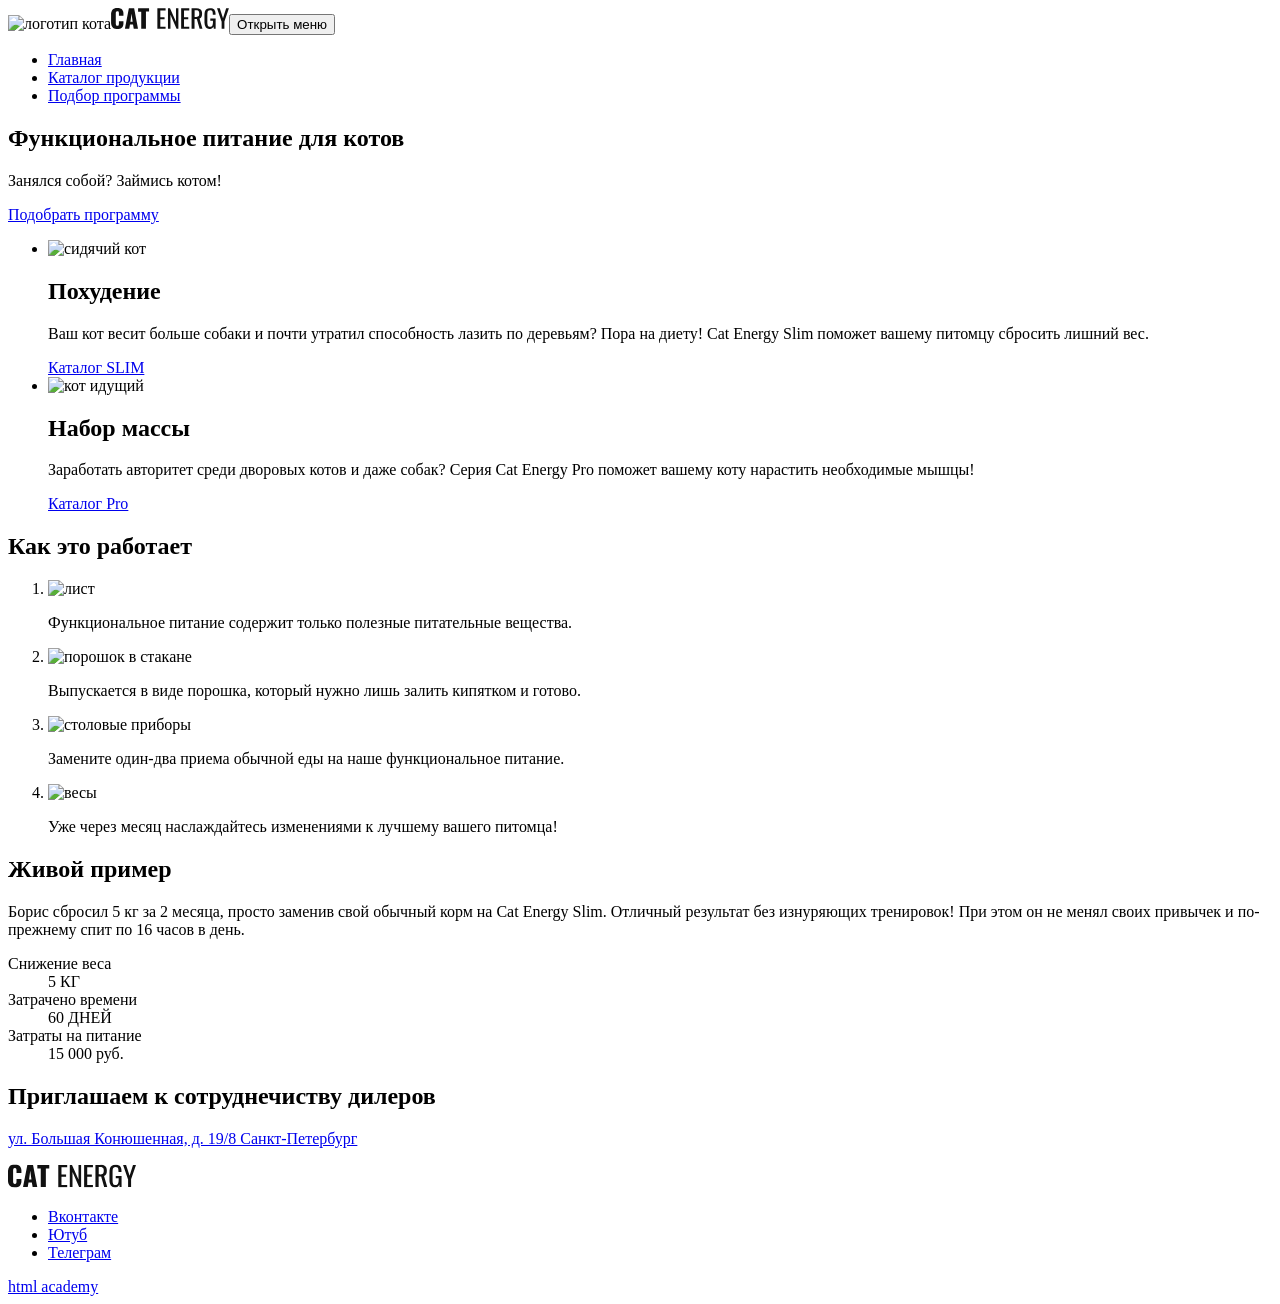
==== 2/index.html @ d031f691 "Deploying to gh-pages from @ htmlacademy-adaptive/2531813-cat-energy-2@9bd3ae36651a48c60485e900a9638" ====
<!DOCTYPE html><html class="page" lang="ru"><head><meta charset="UTF-8"><title>Cat energy</title><meta name="viewport" content="width=device-width,initial-scale=1"><link rel="stylesheet" href="styles/styles.css"><script src="scripts/index.js" defer="defer"></script></head><body class="page"><header class="main-header"><nav class="navigation"><a class="main-header__logo"><picture><source media="(min-width:786px)" width="60" height="50" type="image/svg+xml" srcset="/source/images/logo-tablet.svg" alt="логотип кота"><source media="(min-width:1200px)" width="70" height="69" type="image/svg+xml" srcset="/source/images/logo-desktop.svg" alt="логотип кота"><img class="main-header__logo-image" src="/source/images/logo-mobile.svg" width="33" height="38" alt="логотип кота"></picture></a><a class="main-header__logo-text"><picture><source media="(min-width:1200px)" width="118" height="21" type="image/svg+xml" srcset="/source/images/cat_energy_text.svg" alt="текст кот энергия"><img class="main-header__logo-text" src="/source/images/cat_energy_text.svg" width="101" height="18" alt="текст кот энергия"></picture></a><button class="open-menu" type="button"><span class="visually-hidden">Открыть меню</span></button><ul class="navigation-list"><li class="navigation-item navigation-item--current"><a href="#">Главная</a></li><li class="navigation-item navigation-item--current"><a href="#">Каталог продукции</a></li><li class="navigation-item navigation-item--current"><a href="#">Подбор программы</a></li></ul><h1>Функциональное питание для котов</h1><p>Занялся собой? Займись котом!</p><a href="#" class="select-program">Подобрать программу</a></nav></header><main class="main-container"><section class="product-program"><ul><li><picture><source media="(min-width:1200px)" type="image/svg+xml" srcset="/source/images/cat-sitting.svg" width="100" height="106" alt="сидячий кот"><source media="(min-width:786px)" type="image/svg+xml" srcset="/source/images/cat-sitting.svg" width="200" height="211" alt="сидячий кот"><img src="/source/images/cat-sitting.svg" width="50" height="53" alt="сидячий кот"></picture><h2 class="visually-hidden">Похудение</h2><p class="product-program-text">Ваш кот весит больше собаки и почти утратил способность лазить по деревьям? Пора на диету! Cat Energy Slim поможет вашему питомцу сбросить лишний вес.</p><a href="#" class="product-program-link">Каталог SLIM</a></li><li><picture><source media="(min-width:1200px)" type="image/svg+xml" srcset="/source/images/cat-coming.svg" width="134" height="100" alt="кот идущий"><source media="(min-width:786px)" type="image/svg+xml" srcset="/source/images/cat-coming.svg" width="268" height="200" alt="кот идущий"><img src="/source/images/cat-coming.svg" width="67" height="50" alt="кот идущий"></picture><h2 class="visually-hidden">Набор массы</h2><p class="product-program-text">Заработать авторитет среди дворовых котов и даже собак? Серия Cat Energy Pro поможет вашему коту нарастить необходимые мышцы!</p><a href="#" class="product-program-link">Каталог Pro</a></li></ul></section><section class="how-it-works"><div class="how-it-works__wrapper"><h2 class="visually-hidden">Как это работает</h2><ol class="how-it-works__steps"><li class="how-it-works__element"><picture><source media="(min-width:1200px)" type="image/svg+xml" width="80" height="80" alt="лист" srcset="/source/images/sheet.svg"><source media="(min-width:786px)" type="image/svg+xml" width="80" height="80" alt="лист" srcset="/source/images/sheet.svg"><img src="/source/images/sheet.svg" width="60" height="60" alt="лист"></picture><p class="how-it-works__description">Функциональное питание содержит только полезные питательные вещества.</p></li><li class="how-it-works__element"><picture><source media="(min-width:1200px)" type="image/svg+xml" width="80" height="80" alt="порошок в стакане" srcset="/source/images/powder.svg"><source media="(min-width:786px)" type="image/svg+xml" width="80" height="80" alt="порошок в стакане " srcset="/source/images/powder.svg"><img src="/source/images/powder.svg" width="60" height="60" alt="порошок в стакане"></picture><p class="how-it-works__description">Выпускается в виде порошка, который нужно лишь залить кипятком и готово.</p></li><li class="how-it-works__element"><picture><source media="(min-width:1200px)" type="image/svg+xml" width="80" height="80" alt="столовые приборы" srcset="/source/images/cutlery.svg"><source media="(min-width:786px)" type="image/svg+xml" width="80" height="80" alt="столовые приборы" srcset="/source/images/cutlery.svg"><img src="/source/images/cutlery.svg" width="60" height="60" alt="столовые приборы"></picture><p class="how-it-works__description" type="image/svg+xml">Замените один-два приема обычной еды на наше функциональное питание.</p></li><li class="how-it-works__element"><picture><source media="(min-width:1200px)" type="image/svg+xml" width="80" height="80" alt="весы" srcset="/source/images/scales.svg"><source media="(min-width:786px)" type="image/svg+xml" width="80" height="80" alt="весы" srcset="/source/images/scales.svg"><img src="/source/images/scales.svg" width="60" height="60" alt="весы"></picture><p class="how-it-works__description">Уже через месяц наслаждайтесь изменениями к лучшему вашего питомца!</p></li></ol></div></section><section class="example-case"><div class="example-case__wrapper"><h2 class="visually-hidden">Живой пример</h2><p class="example-case__description">Борис сбросил 5 кг за 2 месяца, просто заменив свой обычный корм на Cat Energy Slim. Отличный результат без изнуряющих тренировок! При этом он не менял своих привычек и по-прежнему спит по 16 часов в день.</p><dl class="example-case__stats"><dt class="example-case__stat-label">Снижение веса</dt><dd class="example-case__stat-value">5 КГ</dd><dt class="example-case__stat-label">Затрачено времени</dt><dd class="example-case__stat-value">60 ДНЕЙ</dd><dt class="example-case__stat-label">Затраты на питание</dt><dd class="example-case__cost">15 000 руб.</dd></dl></div></section><section class="invitation"><div class="invitation__wrapper"><h2 class="invitation__title">Приглашаем к сотруднечиству дилеров</h2><p class="invitation__address"><a href="#" class="invitation__address-link">ул. Большая Конюшенная, д. 19/8 Санкт-Петербург</a></p></div></section></main><footer class="main-footer"><div class="main-footer__wrapper"><div class="main-footer__contact"><a><img class="contacts-icon" src="/source/images/cat_energy_text.svg" width="128" height="24" alt="кот енергия"></a></div><div class="main-footer__social"><ul class="social-list"><li class="social-item"><a class="social-link social-link--vkonakte" href="https://vk.com/htmlacademy">Вконтакте</a></li><li class="social-item"><a class="social-link social-link--yotube" href="https://www.youtube.com/@HTMLAcademyTV">Ютуб</a></li><li class="social-item"><a class="social-link social-link--telegram" href="https://t.me/htmlacademy">Телеграм</a></li></ul></div><div class="main-footer__copyright copyright"><a class="copyright__link" href="https://htmlacademy.ru/study">html academy</a></div></div></footer></body></html>
---- 2/styles/styles.css ----
.header{color:#fff;background-color:#639;padding:10px 15px}
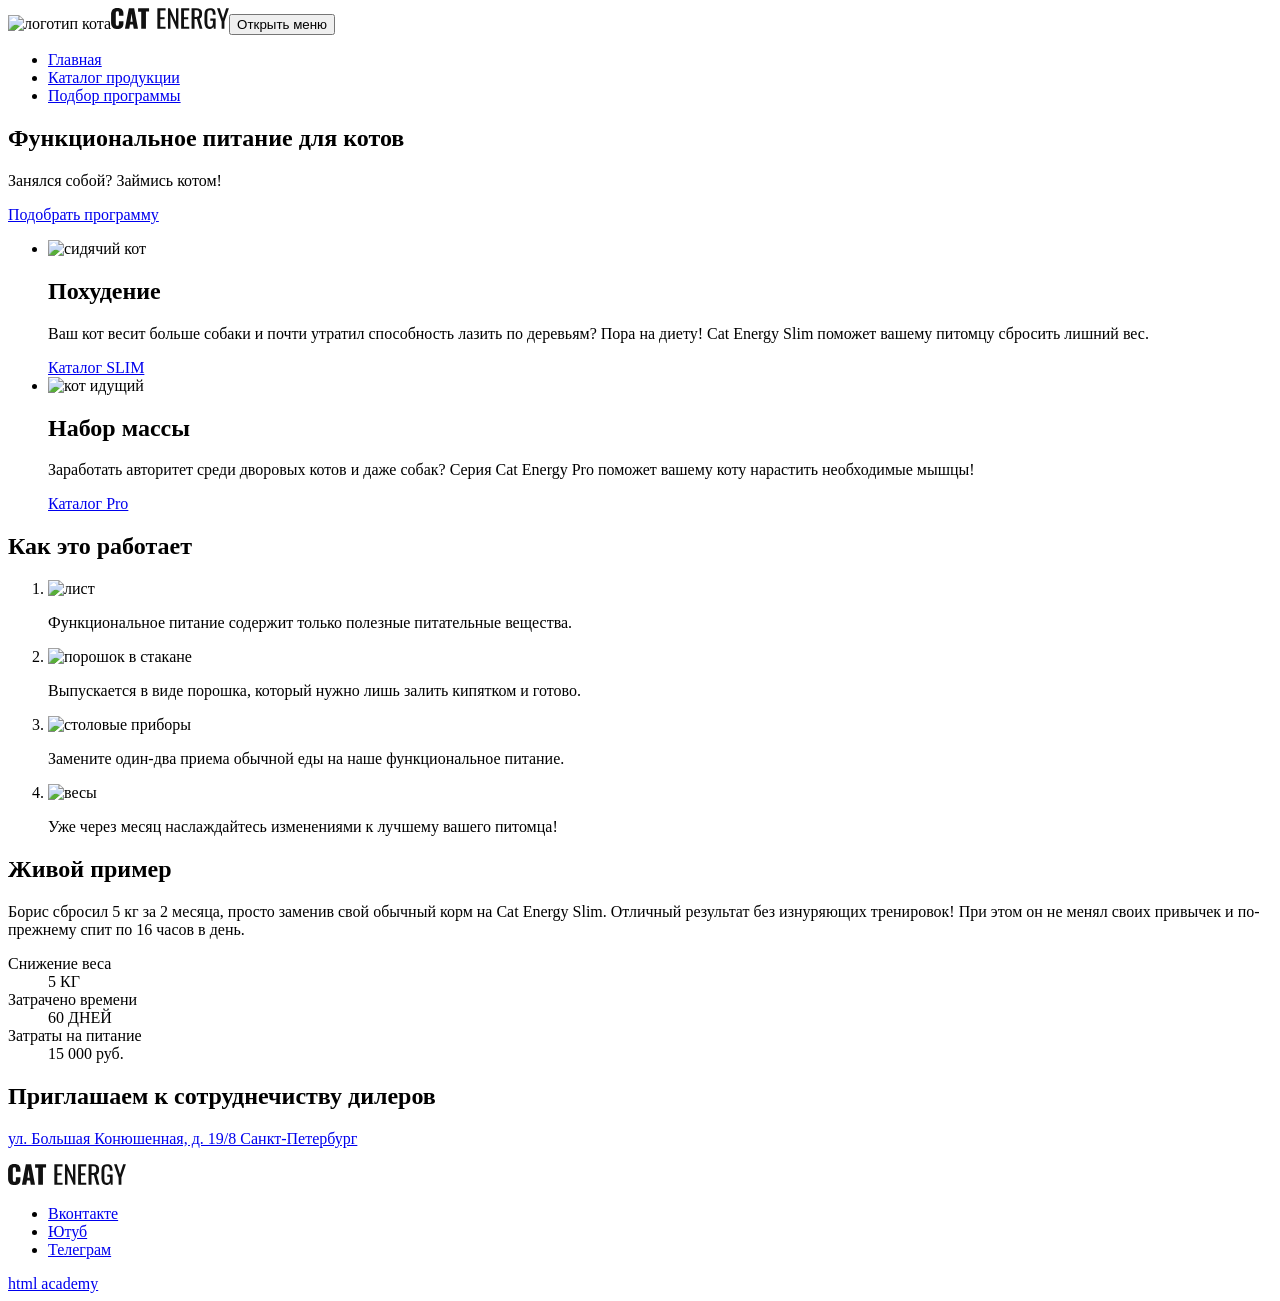
==== commit 35961cfe: "Deploying to gh-pages from @ htmlacademy-adaptive/2531813-cat-energy-2@9bd3ae36651a48c60485e900a9638" ====
--- a/2/index.html
+++ b/2/index.html
@@ -1 +1 @@
-<!DOCTYPE html><html class="page" lang="ru"><head><meta charset="UTF-8"><title>Cat energy</title><meta name="viewport" content="width=device-width,initial-scale=1"><link rel="stylesheet" href="styles/styles.css"><script src="scripts/index.js" defer="defer"></script></head><body class="page"><header class="main-header"><nav class="navigation"><a class="main-header__logo"><picture><source media="(min-width:786px)" width="60" height="50" type="image/svg+xml" srcset="/source/images/logo-tablet.svg" alt="логотип кота"><source media="(min-width:1200px)" width="70" height="69" type="image/svg+xml" srcset="/source/images/logo-desktop.svg" alt="логотип кота"><img class="main-header__logo-image" src="/source/images/logo-mobile.svg" width="33" height="38" alt="логотип кота"></picture></a><a class="main-header__logo-text"><picture><source media="(min-width:1200px)" width="118" height="21" type="image/svg+xml" srcset="/source/images/cat_energy_text.svg" alt="текст кот энергия"><img class="main-header__logo-text" src="/source/images/cat_energy_text.svg" width="101" height="18" alt="текст кот энергия"></picture></a><button class="open-menu" type="button"><span class="visually-hidden">Открыть меню</span></button><ul class="navigation-list"><li class="navigation-item navigation-item--current"><a href="#">Главная</a></li><li class="navigation-item navigation-item--current"><a href="#">Каталог продукции</a></li><li class="navigation-item navigation-item--current"><a href="#">Подбор программы</a></li></ul><h1>Функциональное питание для котов</h1><p>Занялся собой? Займись котом!</p><a href="#" class="select-program">Подобрать программу</a></nav></header><main class="main-container"><section class="product-program"><ul><li><picture><source media="(min-width:1200px)" type="image/svg+xml" srcset="/source/images/cat-sitting.svg" width="100" height="106" alt="сидячий кот"><source media="(min-width:786px)" type="image/svg+xml" srcset="/source/images/cat-sitting.svg" width="200" height="211" alt="сидячий кот"><img src="/source/images/cat-sitting.svg" width="50" height="53" alt="сидячий кот"></picture><h2 class="visually-hidden">Похудение</h2><p class="product-program-text">Ваш кот весит больше собаки и почти утратил способность лазить по деревьям? Пора на диету! Cat Energy Slim поможет вашему питомцу сбросить лишний вес.</p><a href="#" class="product-program-link">Каталог SLIM</a></li><li><picture><source media="(min-width:1200px)" type="image/svg+xml" srcset="/source/images/cat-coming.svg" width="134" height="100" alt="кот идущий"><source media="(min-width:786px)" type="image/svg+xml" srcset="/source/images/cat-coming.svg" width="268" height="200" alt="кот идущий"><img src="/source/images/cat-coming.svg" width="67" height="50" alt="кот идущий"></picture><h2 class="visually-hidden">Набор массы</h2><p class="product-program-text">Заработать авторитет среди дворовых котов и даже собак? Серия Cat Energy Pro поможет вашему коту нарастить необходимые мышцы!</p><a href="#" class="product-program-link">Каталог Pro</a></li></ul></section><section class="how-it-works"><div class="how-it-works__wrapper"><h2 class="visually-hidden">Как это работает</h2><ol class="how-it-works__steps"><li class="how-it-works__element"><picture><source media="(min-width:1200px)" type="image/svg+xml" width="80" height="80" alt="лист" srcset="/source/images/sheet.svg"><source media="(min-width:786px)" type="image/svg+xml" width="80" height="80" alt="лист" srcset="/source/images/sheet.svg"><img src="/source/images/sheet.svg" width="60" height="60" alt="лист"></picture><p class="how-it-works__description">Функциональное питание содержит только полезные питательные вещества.</p></li><li class="how-it-works__element"><picture><source media="(min-width:1200px)" type="image/svg+xml" width="80" height="80" alt="порошок в стакане" srcset="/source/images/powder.svg"><source media="(min-width:786px)" type="image/svg+xml" width="80" height="80" alt="порошок в стакане " srcset="/source/images/powder.svg"><img src="/source/images/powder.svg" width="60" height="60" alt="порошок в стакане"></picture><p class="how-it-works__description">Выпускается в виде порошка, который нужно лишь залить кипятком и готово.</p></li><li class="how-it-works__element"><picture><source media="(min-width:1200px)" type="image/svg+xml" width="80" height="80" alt="столовые приборы" srcset="/source/images/cutlery.svg"><source media="(min-width:786px)" type="image/svg+xml" width="80" height="80" alt="столовые приборы" srcset="/source/images/cutlery.svg"><img src="/source/images/cutlery.svg" width="60" height="60" alt="столовые приборы"></picture><p class="how-it-works__description" type="image/svg+xml">Замените один-два приема обычной еды на наше функциональное питание.</p></li><li class="how-it-works__element"><picture><source media="(min-width:1200px)" type="image/svg+xml" width="80" height="80" alt="весы" srcset="/source/images/scales.svg"><source media="(min-width:786px)" type="image/svg+xml" width="80" height="80" alt="весы" srcset="/source/images/scales.svg"><img src="/source/images/scales.svg" width="60" height="60" alt="весы"></picture><p class="how-it-works__description">Уже через месяц наслаждайтесь изменениями к лучшему вашего питомца!</p></li></ol></div></section><section class="example-case"><div class="example-case__wrapper"><h2 class="visually-hidden">Живой пример</h2><p class="example-case__description">Борис сбросил 5 кг за 2 месяца, просто заменив свой обычный корм на Cat Energy Slim. Отличный результат без изнуряющих тренировок! При этом он не менял своих привычек и по-прежнему спит по 16 часов в день.</p><dl class="example-case__stats"><dt class="example-case__stat-label">Снижение веса</dt><dd class="example-case__stat-value">5 КГ</dd><dt class="example-case__stat-label">Затрачено времени</dt><dd class="example-case__stat-value">60 ДНЕЙ</dd><dt class="example-case__stat-label">Затраты на питание</dt><dd class="example-case__cost">15 000 руб.</dd></dl></div></section><section class="invitation"><div class="invitation__wrapper"><h2 class="invitation__title">Приглашаем к сотруднечиству дилеров</h2><p class="invitation__address"><a href="#" class="invitation__address-link">ул. Большая Конюшенная, д. 19/8 Санкт-Петербург</a></p></div></section></main><footer class="main-footer"><div class="main-footer__wrapper"><div class="main-footer__contact"><a><img class="contacts-icon" src="/source/images/cat_energy_text.svg" width="128" height="24" alt="кот енергия"></a></div><div class="main-footer__social"><ul class="social-list"><li class="social-item"><a class="social-link social-link--vkonakte" href="https://vk.com/htmlacademy">Вконтакте</a></li><li class="social-item"><a class="social-link social-link--yotube" href="https://www.youtube.com/@HTMLAcademyTV">Ютуб</a></li><li class="social-item"><a class="social-link social-link--telegram" href="https://t.me/htmlacademy">Телеграм</a></li></ul></div><div class="main-footer__copyright copyright"><a class="copyright__link" href="https://htmlacademy.ru/study">html academy</a></div></div></footer></body></html>+<!DOCTYPE html><html class="page" lang="ru"><head><meta charset="UTF-8"><title>Cat energy</title><meta name="viewport" content="width=device-width,initial-scale=1"><link rel="stylesheet" href="styles/styles.css"><link rel="icon" href="favicon.ico"><link rel="icon" href="favicons/icon.svg" type="image/svg+xml"><link rel="icon" href="favicon.ico"><link rel="manifest" href="manifest.webmanifest"><script src="scripts/index.js" defer="defer"></script></head><body class="page"><header class="main-header"><nav class="navigation"><a class="main-header__logo"><picture><source media="(min-width:786px)" width="60" height="50" type="image/svg+xml" srcset="/source/images/logo-tablet.svg" alt="логотип кота"><source media="(min-width:1200px)" width="70" height="69" type="image/svg+xml" srcset="/source/images/logo-desktop.svg" alt="логотип кота"><img class="main-header__logo-image" src="/source/images/logo-mobile.svg" width="33" height="38" alt="логотип кота"></picture></a><a class="main-header__logo-text"><picture><source media="(min-width:1200px)" width="118" height="21" type="image/svg+xml" srcset="/source/images/cat_energy_text.svg" alt="текст кот энергия"><img class="main-header__logo-text" src="/source/images/cat_energy_text.svg" width="101" height="18" alt="текст кот энергия"></picture></a><button class="open-menu" type="button"><span class="visually-hidden">Открыть меню</span></button><ul class="navigation-list"><li class="navigation-item navigation-item--current"><a href="#">Главная</a></li><li class="navigation-item navigation-item--current"><a href="#">Каталог продукции</a></li><li class="navigation-item navigation-item--current"><a href="#">Подбор программы</a></li></ul><h1>Функциональное питание для котов</h1><p>Занялся собой? Займись котом!</p><a href="#" class="select-program">Подобрать программу</a></nav></header><main class="main-container"><section class="product-program"><ul><li><picture><source media="(min-width:1200px)" type="image/svg+xml" srcset="/source/images/cat-sitting.svg" width="100" height="106" alt="сидячий кот"><source media="(min-width:786px)" type="image/svg+xml" srcset="/source/images/cat-sitting.svg" width="200" height="211" alt="сидячий кот"><img src="/source/images/cat-sitting.svg" width="50" height="53" alt="сидячий кот"></picture><h2 class="visually-hidden">Похудение</h2><p class="product-program-text">Ваш кот весит больше собаки и почти утратил способность лазить по деревьям? Пора на диету! Cat Energy Slim поможет вашему питомцу сбросить лишний вес.</p><a href="#" class="product-program-link">Каталог SLIM</a></li><li><picture><source media="(min-width:1200px)" type="image/svg+xml" srcset="/source/images/cat-coming.svg" width="134" height="100" alt="кот идущий"><source media="(min-width:786px)" type="image/svg+xml" srcset="/source/images/cat-coming.svg" width="268" height="200" alt="кот идущий"><img src="/source/images/cat-coming.svg" width="67" height="50" alt="кот идущий"></picture><h2 class="visually-hidden">Набор массы</h2><p class="product-program-text">Заработать авторитет среди дворовых котов и даже собак? Серия Cat Energy Pro поможет вашему коту нарастить необходимые мышцы!</p><a href="#" class="product-program-link">Каталог Pro</a></li></ul></section><section class="how-it-works"><div class="how-it-works__wrapper"><h2 class="visually-hidden">Как это работает</h2><ol class="how-it-works__steps"><li class="how-it-works__element"><picture><source media="(min-width:1200px)" type="image/svg+xml" width="80" height="80" alt="лист" srcset="/source/images/sheet.svg"><source media="(min-width:786px)" type="image/svg+xml" width="80" height="80" alt="лист" srcset="/source/images/sheet.svg"><img src="/source/images/sheet.svg" width="60" height="60" alt="лист"></picture><p class="how-it-works__description">Функциональное питание содержит только полезные питательные вещества.</p></li><li class="how-it-works__element"><picture><source media="(min-width:1200px)" type="image/svg+xml" width="80" height="80" alt="порошок в стакане" srcset="/source/images/powder.svg"><source media="(min-width:786px)" type="image/svg+xml" width="80" height="80" alt="порошок в стакане " srcset="/source/images/powder.svg"><img src="/source/images/powder.svg" width="60" height="60" alt="порошок в стакане"></picture><p class="how-it-works__description">Выпускается в виде порошка, который нужно лишь залить кипятком и готово.</p></li><li class="how-it-works__element"><picture><source media="(min-width:1200px)" type="image/svg+xml" width="80" height="80" alt="столовые приборы" srcset="/source/images/cutlery.svg"><source media="(min-width:786px)" type="image/svg+xml" width="80" height="80" alt="столовые приборы" srcset="/source/images/cutlery.svg"><img src="/source/images/cutlery.svg" width="60" height="60" alt="столовые приборы"></picture><p class="how-it-works__description" type="image/svg+xml">Замените один-два приема обычной еды на наше функциональное питание.</p></li><li class="how-it-works__element"><picture><source media="(min-width:1200px)" type="image/svg+xml" width="80" height="80" alt="весы" srcset="/source/images/scales.svg"><source media="(min-width:786px)" type="image/svg+xml" width="80" height="80" alt="весы" srcset="/source/images/scales.svg"><img src="/source/images/scales.svg" width="60" height="60" alt="весы"></picture><p class="how-it-works__description">Уже через месяц наслаждайтесь изменениями к лучшему вашего питомца!</p></li></ol></div></section><section class="example-case"><div class="example-case__wrapper"><h2 class="visually-hidden">Живой пример</h2><p class="example-case__description">Борис сбросил 5 кг за 2 месяца, просто заменив свой обычный корм на Cat Energy Slim. Отличный результат без изнуряющих тренировок! При этом он не менял своих привычек и по-прежнему спит по 16 часов в день.</p><dl class="example-case__stats"><dt class="example-case__stat-label">Снижение веса</dt><dd class="example-case__stat-value">5 КГ</dd><dt class="example-case__stat-label">Затрачено времени</dt><dd class="example-case__stat-value">60 ДНЕЙ</dd><dt class="example-case__stat-label">Затраты на питание</dt><dd class="example-case__cost">15 000 руб.</dd></dl></div></section><section class="invitation"><div class="invitation__wrapper"><h2 class="invitation__title">Приглашаем к сотруднечиству дилеров</h2><p class="invitation__address"><a href="#" class="invitation__address-link">ул. Большая Конюшенная, д. 19/8 Санкт-Петербург</a></p></div></section></main><footer class="main-footer"><div class="main-footer__wrapper"><div class="main-footer__contact"><a><picture><source media="(min-width:1200px)" width="118" height="21" type="image/svg+xml" srcset="/source/images/cat_energy_text.svg" alt="текст кот энергия"><img class="main-header__logo-text" src="/source/images/cat_energy_text.svg" width="101" height="18" alt="текст кот энергия"></picture></a></div><div class="main-footer__social"><ul class="social-list"><li class="social-item"><a class="social-link social-link--vkonakte" href="https://vk.com/htmlacademy">Вконтакте</a></li><li class="social-item"><a class="social-link social-link--yotube" href="https://www.youtube.com/@HTMLAcademyTV">Ютуб</a></li><li class="social-item"><a class="social-link social-link--telegram" href="https://t.me/htmlacademy">Телеграм</a></li></ul></div><div class="main-footer__copyright copyright"><a class="copyright__link" href="https://htmlacademy.ru/study">html academy</a></div></div></footer></body></html>
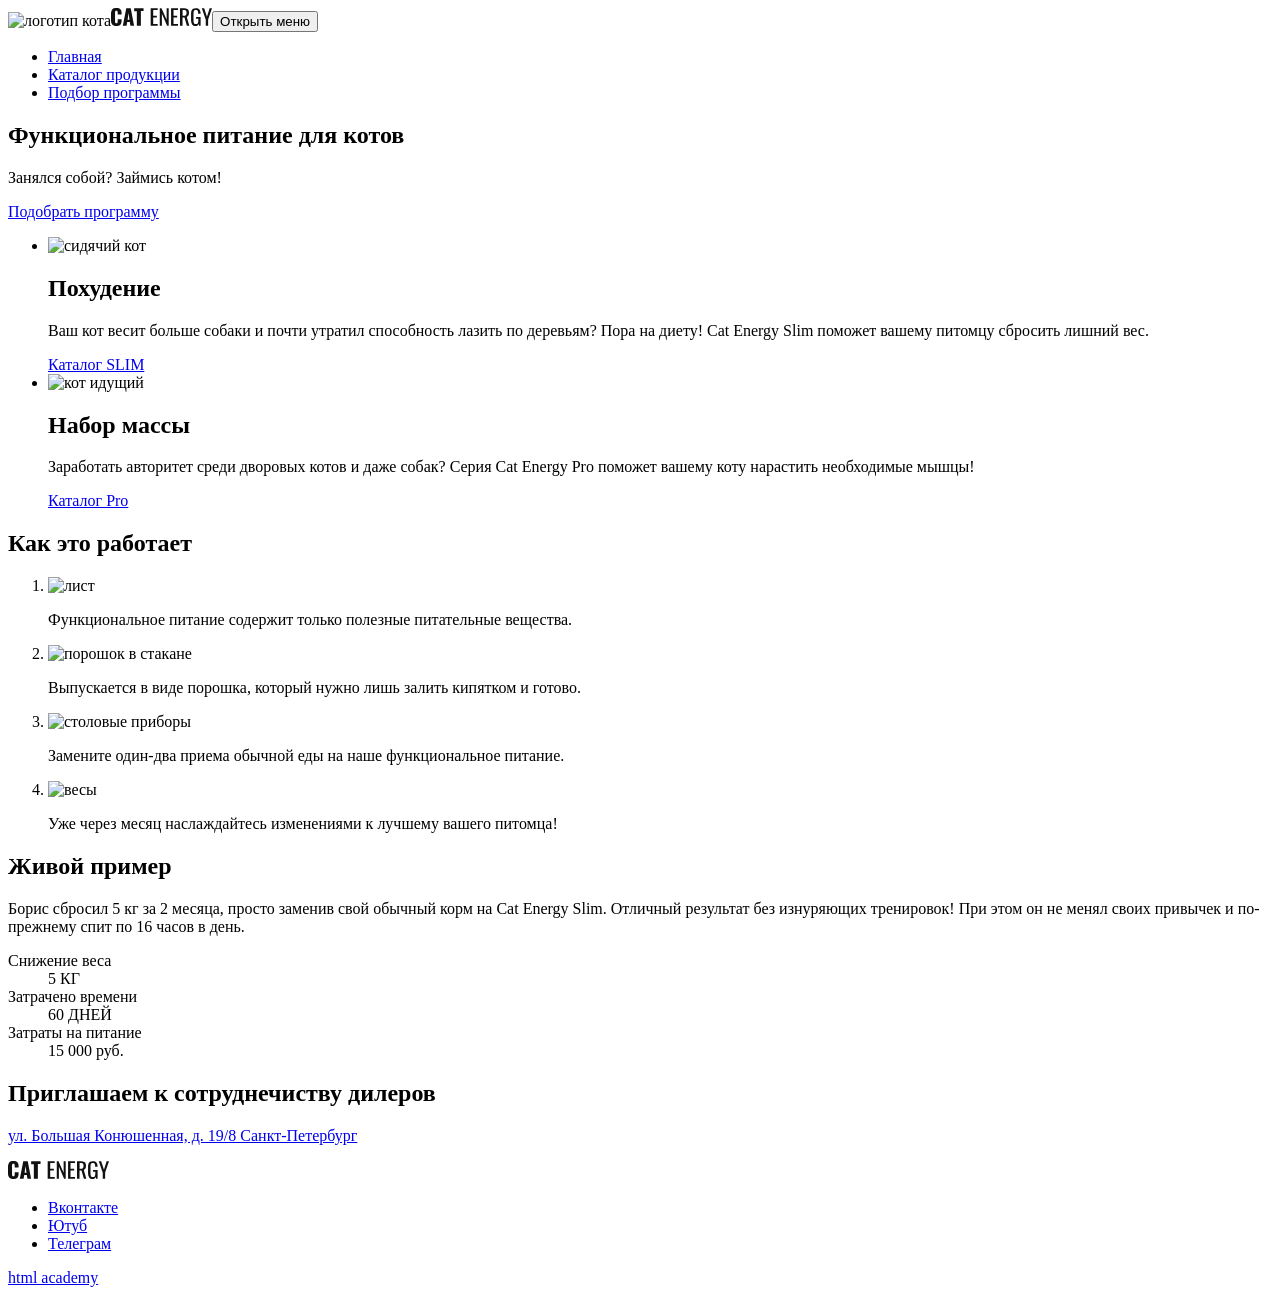
==== commit ec0498a1: "Deploying to gh-pages from @ htmlacademy-adaptive/2531813-cat-energy-2@9bd3ae36651a48c60485e900a9638" ====
--- a/2/index.html
+++ b/2/index.html
@@ -1 +1 @@
-<!DOCTYPE html><html class="page" lang="ru"><head><meta charset="UTF-8"><title>Cat energy</title><meta name="viewport" content="width=device-width,initial-scale=1"><link rel="stylesheet" href="styles/styles.css"><link rel="icon" href="favicon.ico"><link rel="icon" href="favicons/icon.svg" type="image/svg+xml"><link rel="icon" href="favicon.ico"><link rel="manifest" href="manifest.webmanifest"><script src="scripts/index.js" defer="defer"></script></head><body class="page"><header class="main-header"><nav class="navigation"><a class="main-header__logo"><picture><source media="(min-width:786px)" width="60" height="50" type="image/svg+xml" srcset="/source/images/logo-tablet.svg" alt="логотип кота"><source media="(min-width:1200px)" width="70" height="69" type="image/svg+xml" srcset="/source/images/logo-desktop.svg" alt="логотип кота"><img class="main-header__logo-image" src="/source/images/logo-mobile.svg" width="33" height="38" alt="логотип кота"></picture></a><a class="main-header__logo-text"><picture><source media="(min-width:1200px)" width="118" height="21" type="image/svg+xml" srcset="/source/images/cat_energy_text.svg" alt="текст кот энергия"><img class="main-header__logo-text" src="/source/images/cat_energy_text.svg" width="101" height="18" alt="текст кот энергия"></picture></a><button class="open-menu" type="button"><span class="visually-hidden">Открыть меню</span></button><ul class="navigation-list"><li class="navigation-item navigation-item--current"><a href="#">Главная</a></li><li class="navigation-item navigation-item--current"><a href="#">Каталог продукции</a></li><li class="navigation-item navigation-item--current"><a href="#">Подбор программы</a></li></ul><h1>Функциональное питание для котов</h1><p>Занялся собой? Займись котом!</p><a href="#" class="select-program">Подобрать программу</a></nav></header><main class="main-container"><section class="product-program"><ul><li><picture><source media="(min-width:1200px)" type="image/svg+xml" srcset="/source/images/cat-sitting.svg" width="100" height="106" alt="сидячий кот"><source media="(min-width:786px)" type="image/svg+xml" srcset="/source/images/cat-sitting.svg" width="200" height="211" alt="сидячий кот"><img src="/source/images/cat-sitting.svg" width="50" height="53" alt="сидячий кот"></picture><h2 class="visually-hidden">Похудение</h2><p class="product-program-text">Ваш кот весит больше собаки и почти утратил способность лазить по деревьям? Пора на диету! Cat Energy Slim поможет вашему питомцу сбросить лишний вес.</p><a href="#" class="product-program-link">Каталог SLIM</a></li><li><picture><source media="(min-width:1200px)" type="image/svg+xml" srcset="/source/images/cat-coming.svg" width="134" height="100" alt="кот идущий"><source media="(min-width:786px)" type="image/svg+xml" srcset="/source/images/cat-coming.svg" width="268" height="200" alt="кот идущий"><img src="/source/images/cat-coming.svg" width="67" height="50" alt="кот идущий"></picture><h2 class="visually-hidden">Набор массы</h2><p class="product-program-text">Заработать авторитет среди дворовых котов и даже собак? Серия Cat Energy Pro поможет вашему коту нарастить необходимые мышцы!</p><a href="#" class="product-program-link">Каталог Pro</a></li></ul></section><section class="how-it-works"><div class="how-it-works__wrapper"><h2 class="visually-hidden">Как это работает</h2><ol class="how-it-works__steps"><li class="how-it-works__element"><picture><source media="(min-width:1200px)" type="image/svg+xml" width="80" height="80" alt="лист" srcset="/source/images/sheet.svg"><source media="(min-width:786px)" type="image/svg+xml" width="80" height="80" alt="лист" srcset="/source/images/sheet.svg"><img src="/source/images/sheet.svg" width="60" height="60" alt="лист"></picture><p class="how-it-works__description">Функциональное питание содержит только полезные питательные вещества.</p></li><li class="how-it-works__element"><picture><source media="(min-width:1200px)" type="image/svg+xml" width="80" height="80" alt="порошок в стакане" srcset="/source/images/powder.svg"><source media="(min-width:786px)" type="image/svg+xml" width="80" height="80" alt="порошок в стакане " srcset="/source/images/powder.svg"><img src="/source/images/powder.svg" width="60" height="60" alt="порошок в стакане"></picture><p class="how-it-works__description">Выпускается в виде порошка, который нужно лишь залить кипятком и готово.</p></li><li class="how-it-works__element"><picture><source media="(min-width:1200px)" type="image/svg+xml" width="80" height="80" alt="столовые приборы" srcset="/source/images/cutlery.svg"><source media="(min-width:786px)" type="image/svg+xml" width="80" height="80" alt="столовые приборы" srcset="/source/images/cutlery.svg"><img src="/source/images/cutlery.svg" width="60" height="60" alt="столовые приборы"></picture><p class="how-it-works__description" type="image/svg+xml">Замените один-два приема обычной еды на наше функциональное питание.</p></li><li class="how-it-works__element"><picture><source media="(min-width:1200px)" type="image/svg+xml" width="80" height="80" alt="весы" srcset="/source/images/scales.svg"><source media="(min-width:786px)" type="image/svg+xml" width="80" height="80" alt="весы" srcset="/source/images/scales.svg"><img src="/source/images/scales.svg" width="60" height="60" alt="весы"></picture><p class="how-it-works__description">Уже через месяц наслаждайтесь изменениями к лучшему вашего питомца!</p></li></ol></div></section><section class="example-case"><div class="example-case__wrapper"><h2 class="visually-hidden">Живой пример</h2><p class="example-case__description">Борис сбросил 5 кг за 2 месяца, просто заменив свой обычный корм на Cat Energy Slim. Отличный результат без изнуряющих тренировок! При этом он не менял своих привычек и по-прежнему спит по 16 часов в день.</p><dl class="example-case__stats"><dt class="example-case__stat-label">Снижение веса</dt><dd class="example-case__stat-value">5 КГ</dd><dt class="example-case__stat-label">Затрачено времени</dt><dd class="example-case__stat-value">60 ДНЕЙ</dd><dt class="example-case__stat-label">Затраты на питание</dt><dd class="example-case__cost">15 000 руб.</dd></dl></div></section><section class="invitation"><div class="invitation__wrapper"><h2 class="invitation__title">Приглашаем к сотруднечиству дилеров</h2><p class="invitation__address"><a href="#" class="invitation__address-link">ул. Большая Конюшенная, д. 19/8 Санкт-Петербург</a></p></div></section></main><footer class="main-footer"><div class="main-footer__wrapper"><div class="main-footer__contact"><a><picture><source media="(min-width:1200px)" width="118" height="21" type="image/svg+xml" srcset="/source/images/cat_energy_text.svg" alt="текст кот энергия"><img class="main-header__logo-text" src="/source/images/cat_energy_text.svg" width="101" height="18" alt="текст кот энергия"></picture></a></div><div class="main-footer__social"><ul class="social-list"><li class="social-item"><a class="social-link social-link--vkonakte" href="https://vk.com/htmlacademy">Вконтакте</a></li><li class="social-item"><a class="social-link social-link--yotube" href="https://www.youtube.com/@HTMLAcademyTV">Ютуб</a></li><li class="social-item"><a class="social-link social-link--telegram" href="https://t.me/htmlacademy">Телеграм</a></li></ul></div><div class="main-footer__copyright copyright"><a class="copyright__link" href="https://htmlacademy.ru/study">html academy</a></div></div></footer></body></html>+<!DOCTYPE html><html class="page" lang="ru"><head><meta charset="UTF-8"><title>Cat energy</title><meta name="viewport" content="width=device-width,initial-scale=1"><link rel="stylesheet" href="styles/styles.css"><link rel="icon" href="favicon.ico"><!-- 32×32 --><link rel="icon" href="favicons/icon.svg" type="image/svg+xml"><link rel="apple-touch-icon" href="favicons/180.png"><!-- 180×180 --><link rel="manifest" href="manifest.webmanifest"><link rel="stylesheet" href="css/styles.css"><script src="scripts/index.js" defer="defer"></script></head><body class="page"><header class="main-header"><nav class="navigation"><a class="main-header__logo"><picture><source width="70" height="59" type="image/svg+xml" media="(min-width:1440px)" srcset="/source/images/logo-desktop.svg"><source width="60" height="50" type="image/svg+xml" media="(min-width:786px)" srcset="/source/images/logo-tablet.svg"><img class="main-header__logo-image" src="/source/images/logo-mobile.svg" width="33" height="38" alt="логотип кота"></picture></a><a class="main-header__logo-text"><picture><source width="118" height="21" type="image/svg+xml" media="(min-width:1440px)" srcset="/source/images/cat_energy_text.svg"><img class="main-header__logo-text" src="/source/images/cat_energy_text.svg" width="101" height="18" alt="текст кот энергия"></picture></a><button class="open-menu" type="button"><span class="visually-hidden">Открыть меню</span></button><ul class="navigation-list"><li class="navigation-item navigation-item--current"><a href="#">Главная</a></li><li class="navigation-item navigation-item--current"><a href="#">Каталог продукции</a></li><li class="navigation-item navigation-item--current"><a href="#">Подбор программы</a></li></ul><h1>Функциональное питание для котов</h1><p>Занялся собой? Займись котом!</p><a href="#" class="select-program">Подобрать программу</a></nav></header><main class="main-container"><section class="product-program"><ul><li><picture><source media="(min-width:1440px)" type="image/svg+xml" srcset="/source/images/cat-sitting.svg" width="100" height="106" alt="сидячий кот"><source media="(min-width:786px)" type="image/svg+xml" srcset="/source/images/cat-sitting.svg" width="200" height="211" alt="сидячий кот"><img src="/source/images/cat-sitting.svg" width="50" height="53" alt="сидячий кот"></picture><h2 class="visually-hidden">Похудение</h2><p class="product-program-text">Ваш кот весит больше собаки и почти утратил способность лазить по деревьям? Пора на диету! Cat Energy Slim поможет вашему питомцу сбросить лишний вес.</p><a href="#" class="product-program-link">Каталог SLIM</a></li><li><picture><source width="134" height="100" type="image/svg+xml" media="(min-width:1440px)" srcset="/source/images/cat-coming.svg"><source width="268" height="200" type="image/svg+xml" srcset="/source/images/cat-coming.svg" media="(min-width:786px)" alt="кот идущий"><img src="/source/images/cat-coming.svg" width="67" height="50" alt="кот идущий"></picture><h2 class="visually-hidden">Набор массы</h2><p class="product-program-text">Заработать авторитет среди дворовых котов и даже собак? Серия Cat Energy Pro поможет вашему коту нарастить необходимые мышцы!</p><a href="#" class="product-program-link">Каталог Pro</a></li></ul></section><section class="how-it-works"><div class="how-it-works__wrapper"><h2 class="visually-hidden">Как это работает</h2><ol class="how-it-works__steps"><li class="how-it-works__element"><picture><source width="80" height="80" type="image/svg+xml" media="(min-width:1440px)" srcset="/source/images/sheet.svg"><source width="80" height="80" type="image/svg+xml" media="(min-width:786px)" srcset="/source/images/sheet.svg"><img src="/source/images/sheet.svg" width="60" height="60" alt="лист"></picture><p class="how-it-works__description">Функциональное питание содержит только полезные питательные вещества.</p></li><li class="how-it-works__element"><picture><source width="80" height="80" type="image/svg+xml" media="(min-width:1440px)" srcset="/source/images/powder.svg"><source width="80" height="80" type="image/svg+xml" media="(min-width:786px)" srcset="/source/images/powder.svg"><img src="/source/images/powder.svg" width="60" height="60" alt="порошок в стакане"></picture><p class="how-it-works__description">Выпускается в виде порошка, который нужно лишь залить кипятком и готово.</p></li><li class="how-it-works__element"><picture><source width="80" height="80" type="image/svg+xml" media="(min-width:1440px)" srcset="/source/images/cutlery.svg"><source width="80" height="80" type="image/svg+xml" media="(min-width:786px)" srcset="/source/images/cutlery.svg"><img src="/source/images/cutlery.svg" width="60" height="60" alt="столовые приборы"></picture><p class="how-it-works__description" type="image/svg+xml">Замените один-два приема обычной еды на наше функциональное питание.</p></li><li class="how-it-works__element"><picture><source width="80" height="80" type="image/svg+xml" media="(min-width:1440px)" srcset="/source/images/scales.svg"><source width="80" height="80" type="image/svg+xml" media="(min-width:786px)" srcset="/source/images/scales.svg"><img src="/source/images/scales.svg" width="60" height="60" alt="весы"></picture><p class="how-it-works__description">Уже через месяц наслаждайтесь изменениями к лучшему вашего питомца!</p></li></ol></div></section><section class="example-case"><div class="example-case__wrapper"><h2 class="visually-hidden">Живой пример</h2><p class="example-case__description">Борис сбросил 5 кг за 2 месяца, просто заменив свой обычный корм на Cat Energy Slim. Отличный результат без изнуряющих тренировок! При этом он не менял своих привычек и по-прежнему спит по 16 часов в день.</p><dl class="example-case__stats"><dt class="example-case__stat-label">Снижение веса</dt><dd class="example-case__stat-value">5 КГ</dd><dt class="example-case__stat-label">Затрачено времени</dt><dd class="example-case__stat-value">60 ДНЕЙ</dd><dt class="example-case__stat-label">Затраты на питание</dt><dd class="example-case__cost">15 000 руб.</dd></dl></div></section><section class="invitation"><div class="invitation__wrapper"><h2 class="invitation__title">Приглашаем к сотруднечиству дилеров</h2><p class="invitation__address"><a href="#" class="invitation__address-link">ул. Большая Конюшенная, д. 19/8 Санкт-Петербург</a></p></div></section></main><footer class="main-footer"><div class="main-footer__wrapper"><div class="main-footer__contact"><a><picture><source width="118" height="21" type="image/svg+xml" media="(min-width:1440px)" srcset="/source/images/cat_energy_text.svg"><img class="main-header__logo-text" src="/source/images/cat_energy_text.svg" width="101" height="18" alt="текст кот энергия"></picture></a></div><div class="main-footer__social"><ul class="social-list"><li class="social-item"><a class="social-link social-link--vkonakte" href="https://vk.com/htmlacademy">Вконтакте</a></li><li class="social-item"><a class="social-link social-link--yotube" href="https://www.youtube.com/@HTMLAcademyTV">Ютуб</a></li><li class="social-item"><a class="social-link social-link--telegram" href="https://t.me/htmlacademy">Телеграм</a></li></ul></div><div class="main-footer__copyright copyright"><a class="copyright__link" href="https://htmlacademy.ru/study">html academy</a></div></div></footer></body></html>
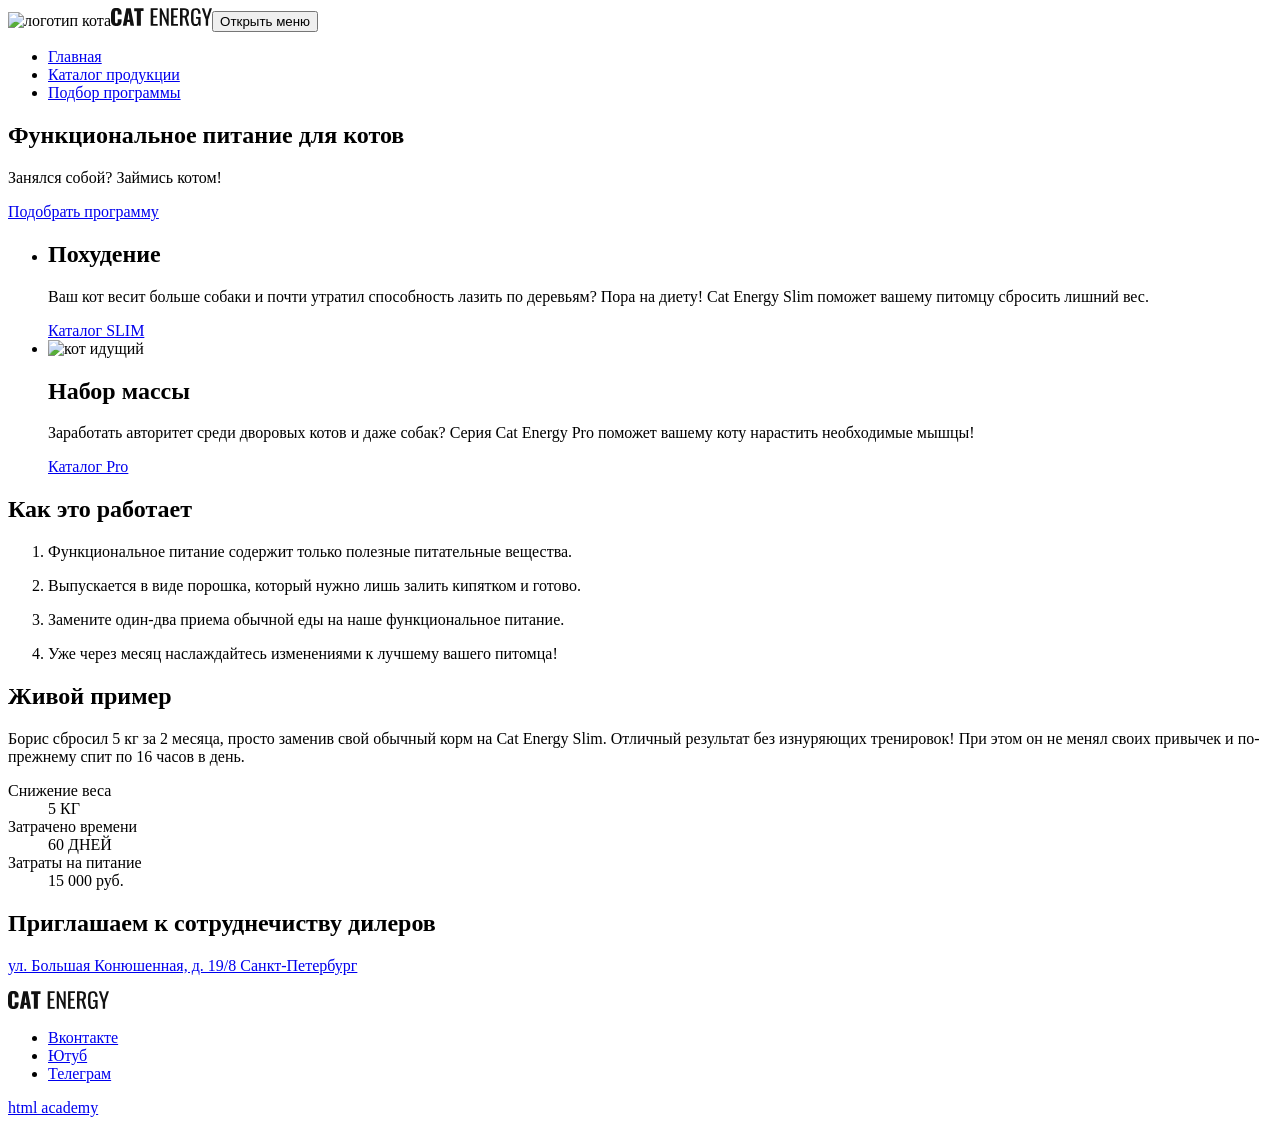
==== commit dfd40c29: "Deploying to gh-pages from @ htmlacademy-adaptive/2531813-cat-energy-2@9bd3ae36651a48c60485e900a9638" ====
--- a/2/index.html
+++ b/2/index.html
@@ -1 +1 @@
-<!DOCTYPE html><html class="page" lang="ru"><head><meta charset="UTF-8"><title>Cat energy</title><meta name="viewport" content="width=device-width,initial-scale=1"><link rel="stylesheet" href="styles/styles.css"><link rel="icon" href="favicon.ico"><!-- 32×32 --><link rel="icon" href="favicons/icon.svg" type="image/svg+xml"><link rel="apple-touch-icon" href="favicons/180.png"><!-- 180×180 --><link rel="manifest" href="manifest.webmanifest"><link rel="stylesheet" href="css/styles.css"><script src="scripts/index.js" defer="defer"></script></head><body class="page"><header class="main-header"><nav class="navigation"><a class="main-header__logo"><picture><source width="70" height="59" type="image/svg+xml" media="(min-width:1440px)" srcset="/source/images/logo-desktop.svg"><source width="60" height="50" type="image/svg+xml" media="(min-width:786px)" srcset="/source/images/logo-tablet.svg"><img class="main-header__logo-image" src="/source/images/logo-mobile.svg" width="33" height="38" alt="логотип кота"></picture></a><a class="main-header__logo-text"><picture><source width="118" height="21" type="image/svg+xml" media="(min-width:1440px)" srcset="/source/images/cat_energy_text.svg"><img class="main-header__logo-text" src="/source/images/cat_energy_text.svg" width="101" height="18" alt="текст кот энергия"></picture></a><button class="open-menu" type="button"><span class="visually-hidden">Открыть меню</span></button><ul class="navigation-list"><li class="navigation-item navigation-item--current"><a href="#">Главная</a></li><li class="navigation-item navigation-item--current"><a href="#">Каталог продукции</a></li><li class="navigation-item navigation-item--current"><a href="#">Подбор программы</a></li></ul><h1>Функциональное питание для котов</h1><p>Занялся собой? Займись котом!</p><a href="#" class="select-program">Подобрать программу</a></nav></header><main class="main-container"><section class="product-program"><ul><li><picture><source media="(min-width:1440px)" type="image/svg+xml" srcset="/source/images/cat-sitting.svg" width="100" height="106" alt="сидячий кот"><source media="(min-width:786px)" type="image/svg+xml" srcset="/source/images/cat-sitting.svg" width="200" height="211" alt="сидячий кот"><img src="/source/images/cat-sitting.svg" width="50" height="53" alt="сидячий кот"></picture><h2 class="visually-hidden">Похудение</h2><p class="product-program-text">Ваш кот весит больше собаки и почти утратил способность лазить по деревьям? Пора на диету! Cat Energy Slim поможет вашему питомцу сбросить лишний вес.</p><a href="#" class="product-program-link">Каталог SLIM</a></li><li><picture><source width="134" height="100" type="image/svg+xml" media="(min-width:1440px)" srcset="/source/images/cat-coming.svg"><source width="268" height="200" type="image/svg+xml" srcset="/source/images/cat-coming.svg" media="(min-width:786px)" alt="кот идущий"><img src="/source/images/cat-coming.svg" width="67" height="50" alt="кот идущий"></picture><h2 class="visually-hidden">Набор массы</h2><p class="product-program-text">Заработать авторитет среди дворовых котов и даже собак? Серия Cat Energy Pro поможет вашему коту нарастить необходимые мышцы!</p><a href="#" class="product-program-link">Каталог Pro</a></li></ul></section><section class="how-it-works"><div class="how-it-works__wrapper"><h2 class="visually-hidden">Как это работает</h2><ol class="how-it-works__steps"><li class="how-it-works__element"><picture><source width="80" height="80" type="image/svg+xml" media="(min-width:1440px)" srcset="/source/images/sheet.svg"><source width="80" height="80" type="image/svg+xml" media="(min-width:786px)" srcset="/source/images/sheet.svg"><img src="/source/images/sheet.svg" width="60" height="60" alt="лист"></picture><p class="how-it-works__description">Функциональное питание содержит только полезные питательные вещества.</p></li><li class="how-it-works__element"><picture><source width="80" height="80" type="image/svg+xml" media="(min-width:1440px)" srcset="/source/images/powder.svg"><source width="80" height="80" type="image/svg+xml" media="(min-width:786px)" srcset="/source/images/powder.svg"><img src="/source/images/powder.svg" width="60" height="60" alt="порошок в стакане"></picture><p class="how-it-works__description">Выпускается в виде порошка, который нужно лишь залить кипятком и готово.</p></li><li class="how-it-works__element"><picture><source width="80" height="80" type="image/svg+xml" media="(min-width:1440px)" srcset="/source/images/cutlery.svg"><source width="80" height="80" type="image/svg+xml" media="(min-width:786px)" srcset="/source/images/cutlery.svg"><img src="/source/images/cutlery.svg" width="60" height="60" alt="столовые приборы"></picture><p class="how-it-works__description" type="image/svg+xml">Замените один-два приема обычной еды на наше функциональное питание.</p></li><li class="how-it-works__element"><picture><source width="80" height="80" type="image/svg+xml" media="(min-width:1440px)" srcset="/source/images/scales.svg"><source width="80" height="80" type="image/svg+xml" media="(min-width:786px)" srcset="/source/images/scales.svg"><img src="/source/images/scales.svg" width="60" height="60" alt="весы"></picture><p class="how-it-works__description">Уже через месяц наслаждайтесь изменениями к лучшему вашего питомца!</p></li></ol></div></section><section class="example-case"><div class="example-case__wrapper"><h2 class="visually-hidden">Живой пример</h2><p class="example-case__description">Борис сбросил 5 кг за 2 месяца, просто заменив свой обычный корм на Cat Energy Slim. Отличный результат без изнуряющих тренировок! При этом он не менял своих привычек и по-прежнему спит по 16 часов в день.</p><dl class="example-case__stats"><dt class="example-case__stat-label">Снижение веса</dt><dd class="example-case__stat-value">5 КГ</dd><dt class="example-case__stat-label">Затрачено времени</dt><dd class="example-case__stat-value">60 ДНЕЙ</dd><dt class="example-case__stat-label">Затраты на питание</dt><dd class="example-case__cost">15 000 руб.</dd></dl></div></section><section class="invitation"><div class="invitation__wrapper"><h2 class="invitation__title">Приглашаем к сотруднечиству дилеров</h2><p class="invitation__address"><a href="#" class="invitation__address-link">ул. Большая Конюшенная, д. 19/8 Санкт-Петербург</a></p></div></section></main><footer class="main-footer"><div class="main-footer__wrapper"><div class="main-footer__contact"><a><picture><source width="118" height="21" type="image/svg+xml" media="(min-width:1440px)" srcset="/source/images/cat_energy_text.svg"><img class="main-header__logo-text" src="/source/images/cat_energy_text.svg" width="101" height="18" alt="текст кот энергия"></picture></a></div><div class="main-footer__social"><ul class="social-list"><li class="social-item"><a class="social-link social-link--vkonakte" href="https://vk.com/htmlacademy">Вконтакте</a></li><li class="social-item"><a class="social-link social-link--yotube" href="https://www.youtube.com/@HTMLAcademyTV">Ютуб</a></li><li class="social-item"><a class="social-link social-link--telegram" href="https://t.me/htmlacademy">Телеграм</a></li></ul></div><div class="main-footer__copyright copyright"><a class="copyright__link" href="https://htmlacademy.ru/study">html academy</a></div></div></footer></body></html>+<!DOCTYPE html><html class="page" lang="ru"><head><meta charset="UTF-8"><title>Cat energy</title><meta name="viewport" content="width=device-width,initial-scale=1"><link rel="stylesheet" href="styles/styles.css"><link rel="icon" href="favicon.ico"><!-- 32×32 --><link rel="icon" href="favicons/icon.svg" type="image/svg+xml"><link rel="apple-touch-icon" href="favicons/180.png"><!-- 180×180 --><link rel="manifest" href="manifest.webmanifest"><link rel="stylesheet" href="css/styles.css"><script src="scripts/index.js" defer="defer"></script></head><body class="page"><header class="main-header"><nav class="navigation"><a class="main-header__logo"><picture><source width="70" height="59" type="image/svg+xml" media="(min-width:1440px)" srcset="images/logo-desktop.svg"><source width="60" height="50" type="image/svg+xml" media="(min-width:768px)" srcset="images/logo-tablet.svg"><img class="main-header__logo-image" src="images/logo-mobile.svg" width="33" height="38" alt="логотип кота"></picture></a><a class="main-header__logo-text"><picture><source width="118" height="21" type="image/svg+xml" media="(min-width:1440px)" srcset="/source/images/cat_energy_text.svg"><img class="main-header__logo-text" src="images/cat_energy_text.svg" width="101" height="18" alt="текст кот энергия"></picture></a><button class="open-menu" type="button"><span class="visually-hidden">Открыть меню</span></button><ul class="navigation-list"><li class="navigation-item navigation-item--current"><a href="#">Главная</a></li><li class="navigation-item navigation-item--current"><a href="#">Каталог продукции</a></li><li class="navigation-item navigation-item--current"><a href="#">Подбор программы</a></li></ul><h1>Функциональное питание для котов</h1><p>Занялся собой? Займись котом!</p><a href="#" class="select-program">Подобрать программу</a></nav></header><main class="main-container"><section class="product-program"><ul><li><h2 class="visually-hidden">Похудение</h2><p class="product-program-text">Ваш кот весит больше собаки и почти утратил способность лазить по деревьям? Пора на диету! Cat Energy Slim поможет вашему питомцу сбросить лишний вес.</p><a href="#" class="product-program-link">Каталог SLIM</a></li><li><picture><source width="134" height="100" type="image/svg+xml" media="(min-width:1440px)" srcset="images/cat-coming.svg"><source width="268" height="200" type="image/svg+xml" srcset="images/cat-coming.svg" media="(min-width:768px)" alt="кот идущий"><img src="images/cat-coming.svg" width="67" height="50" alt="кот идущий"></picture><h2 class="visually-hidden">Набор массы</h2><p class="product-program-text">Заработать авторитет среди дворовых котов и даже собак? Серия Cat Energy Pro поможет вашему коту нарастить необходимые мышцы!</p><a href="#" class="product-program-link">Каталог Pro</a></li></ul></section><section class="how-it-works"><div class="how-it-works__wrapper"><h2 class="visually-hidden">Как это работает</h2><ol class="how-it-works__steps"><li class="how-it-works__element"><p class="how-it-works__description">Функциональное питание содержит только полезные питательные вещества.</p></li><li class="how-it-works__element"><p class="how-it-works__description">Выпускается в виде порошка, который нужно лишь залить кипятком и готово.</p></li><li class="how-it-works__element"><p class="how-it-works__description" type="image/svg+xml">Замените один-два приема обычной еды на наше функциональное питание.</p></li><li class="how-it-works__element"><p class="how-it-works__description">Уже через месяц наслаждайтесь изменениями к лучшему вашего питомца!</p></li></ol></div></section><section class="example-case"><div class="example-case__wrapper"><h2 class="visually-hidden">Живой пример</h2><p class="example-case__description">Борис сбросил 5 кг за 2 месяца, просто заменив свой обычный корм на Cat Energy Slim. Отличный результат без изнуряющих тренировок! При этом он не менял своих привычек и по-прежнему спит по 16 часов в день.</p><dl class="example-case__stats"><dt class="example-case__stat-label">Снижение веса</dt><dd class="example-case__stat-value">5 КГ</dd><dt class="example-case__stat-label">Затрачено времени</dt><dd class="example-case__stat-value">60 ДНЕЙ</dd><dt class="example-case__stat-label">Затраты на питание</dt><dd class="example-case__cost">15 000 руб.</dd></dl></div></section><section class="invitation"><div class="invitation__wrapper"><h2 class="invitation__title">Приглашаем к сотруднечиству дилеров</h2><p class="invitation__address"><a href="#" class="invitation__address-link">ул. Большая Конюшенная, д. 19/8 Санкт-Петербург</a></p></div></section></main><footer class="main-footer"><div class="main-footer__wrapper"><div class="main-footer__contact"><a><img class="main-header__logo-text" src="images/cat_energy_text.svg" width="101" height="18" alt="текст кот энергия"></a></div><div class="main-footer__social"><ul class="social-list"><li class="social-item"><a class="social-link social-link--vkonakte" href="https://vk.com/htmlacademy">Вконтакте</a></li><li class="social-item"><a class="social-link social-link--yotube" href="https://www.youtube.com/@HTMLAcademyTV">Ютуб</a></li><li class="social-item"><a class="social-link social-link--telegram" href="https://t.me/htmlacademy">Телеграм</a></li></ul></div><div class="main-footer__copyright copyright"><a class="copyright__link" href="https://htmlacademy.ru/study">html academy</a></div></div></footer></body></html>
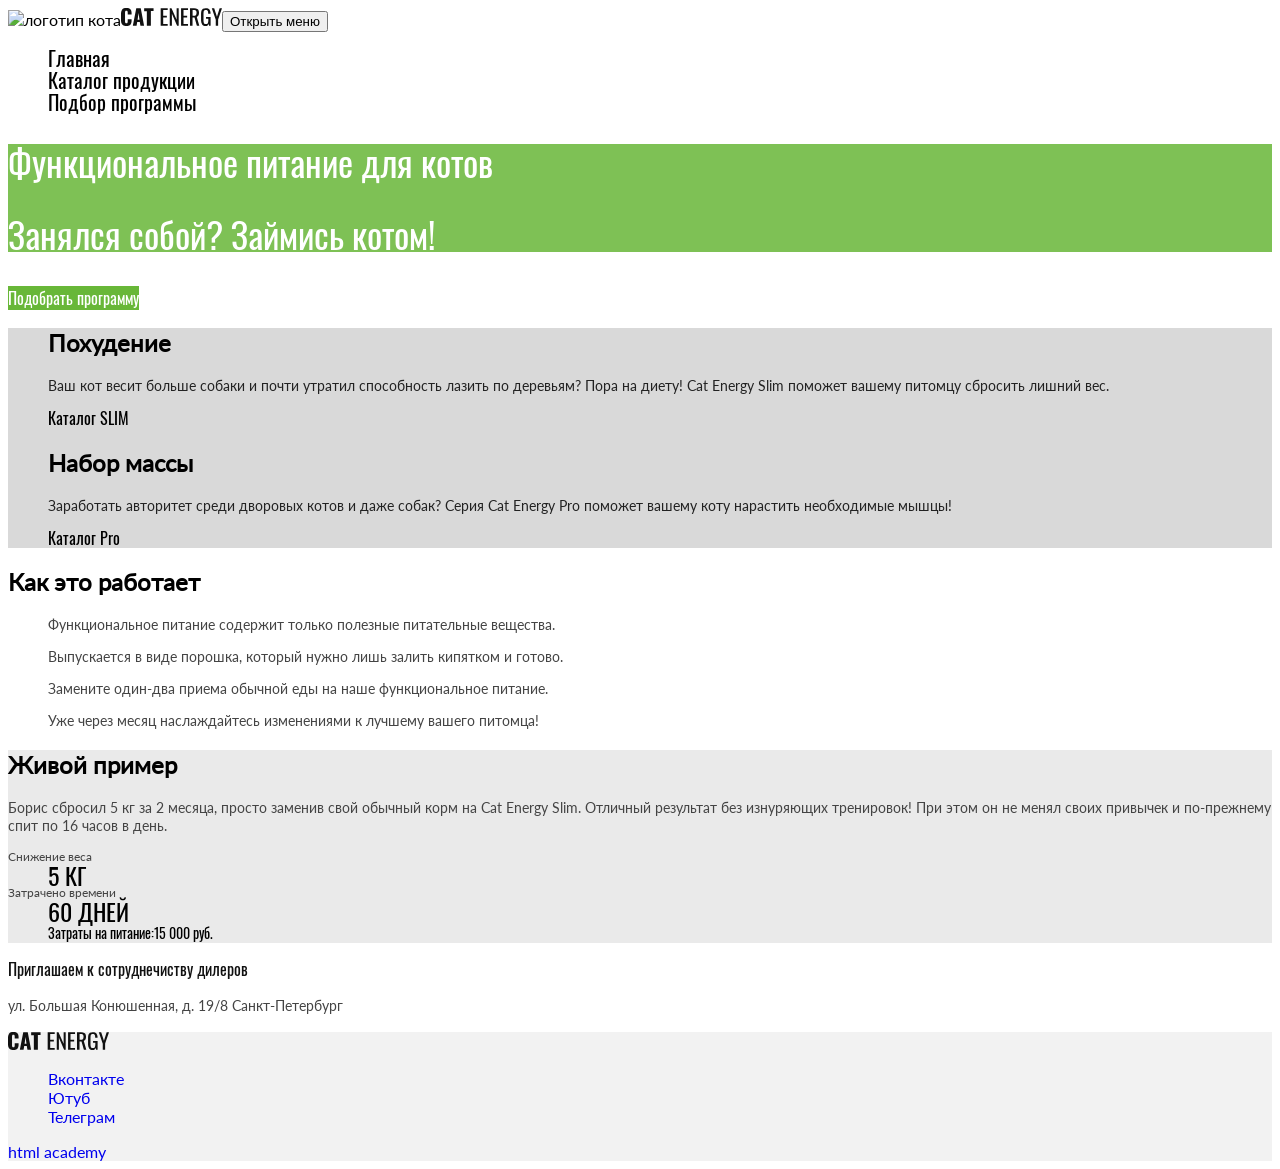
==== commit 6de5ffb7: "Deploying to gh-pages from @ htmlacademy-adaptive/2531813-cat-energy-2@9bd3ae36651a48c60485e900a9638" ====
--- a/2/index.html
+++ b/2/index.html
@@ -1 +1 @@
-<!DOCTYPE html><html class="page" lang="ru"><head><meta charset="UTF-8"><title>Cat energy</title><meta name="viewport" content="width=device-width,initial-scale=1"><link rel="stylesheet" href="styles/styles.css"><link rel="icon" href="favicon.ico"><!-- 32×32 --><link rel="icon" href="favicons/icon.svg" type="image/svg+xml"><link rel="apple-touch-icon" href="favicons/180.png"><!-- 180×180 --><link rel="manifest" href="manifest.webmanifest"><link rel="stylesheet" href="css/styles.css"><script src="scripts/index.js" defer="defer"></script></head><body class="page"><header class="main-header"><nav class="navigation"><a class="main-header__logo"><picture><source width="70" height="59" type="image/svg+xml" media="(min-width:1440px)" srcset="images/logo-desktop.svg"><source width="60" height="50" type="image/svg+xml" media="(min-width:768px)" srcset="images/logo-tablet.svg"><img class="main-header__logo-image" src="images/logo-mobile.svg" width="33" height="38" alt="логотип кота"></picture></a><a class="main-header__logo-text"><picture><source width="118" height="21" type="image/svg+xml" media="(min-width:1440px)" srcset="/source/images/cat_energy_text.svg"><img class="main-header__logo-text" src="images/cat_energy_text.svg" width="101" height="18" alt="текст кот энергия"></picture></a><button class="open-menu" type="button"><span class="visually-hidden">Открыть меню</span></button><ul class="navigation-list"><li class="navigation-item navigation-item--current"><a href="#">Главная</a></li><li class="navigation-item navigation-item--current"><a href="#">Каталог продукции</a></li><li class="navigation-item navigation-item--current"><a href="#">Подбор программы</a></li></ul><h1>Функциональное питание для котов</h1><p>Занялся собой? Займись котом!</p><a href="#" class="select-program">Подобрать программу</a></nav></header><main class="main-container"><section class="product-program"><ul><li><h2 class="visually-hidden">Похудение</h2><p class="product-program-text">Ваш кот весит больше собаки и почти утратил способность лазить по деревьям? Пора на диету! Cat Energy Slim поможет вашему питомцу сбросить лишний вес.</p><a href="#" class="product-program-link">Каталог SLIM</a></li><li><picture><source width="134" height="100" type="image/svg+xml" media="(min-width:1440px)" srcset="images/cat-coming.svg"><source width="268" height="200" type="image/svg+xml" srcset="images/cat-coming.svg" media="(min-width:768px)" alt="кот идущий"><img src="images/cat-coming.svg" width="67" height="50" alt="кот идущий"></picture><h2 class="visually-hidden">Набор массы</h2><p class="product-program-text">Заработать авторитет среди дворовых котов и даже собак? Серия Cat Energy Pro поможет вашему коту нарастить необходимые мышцы!</p><a href="#" class="product-program-link">Каталог Pro</a></li></ul></section><section class="how-it-works"><div class="how-it-works__wrapper"><h2 class="visually-hidden">Как это работает</h2><ol class="how-it-works__steps"><li class="how-it-works__element"><p class="how-it-works__description">Функциональное питание содержит только полезные питательные вещества.</p></li><li class="how-it-works__element"><p class="how-it-works__description">Выпускается в виде порошка, который нужно лишь залить кипятком и готово.</p></li><li class="how-it-works__element"><p class="how-it-works__description" type="image/svg+xml">Замените один-два приема обычной еды на наше функциональное питание.</p></li><li class="how-it-works__element"><p class="how-it-works__description">Уже через месяц наслаждайтесь изменениями к лучшему вашего питомца!</p></li></ol></div></section><section class="example-case"><div class="example-case__wrapper"><h2 class="visually-hidden">Живой пример</h2><p class="example-case__description">Борис сбросил 5 кг за 2 месяца, просто заменив свой обычный корм на Cat Energy Slim. Отличный результат без изнуряющих тренировок! При этом он не менял своих привычек и по-прежнему спит по 16 часов в день.</p><dl class="example-case__stats"><dt class="example-case__stat-label">Снижение веса</dt><dd class="example-case__stat-value">5 КГ</dd><dt class="example-case__stat-label">Затрачено времени</dt><dd class="example-case__stat-value">60 ДНЕЙ</dd><dt class="example-case__stat-label">Затраты на питание</dt><dd class="example-case__cost">15 000 руб.</dd></dl></div></section><section class="invitation"><div class="invitation__wrapper"><h2 class="invitation__title">Приглашаем к сотруднечиству дилеров</h2><p class="invitation__address"><a href="#" class="invitation__address-link">ул. Большая Конюшенная, д. 19/8 Санкт-Петербург</a></p></div></section></main><footer class="main-footer"><div class="main-footer__wrapper"><div class="main-footer__contact"><a><img class="main-header__logo-text" src="images/cat_energy_text.svg" width="101" height="18" alt="текст кот энергия"></a></div><div class="main-footer__social"><ul class="social-list"><li class="social-item"><a class="social-link social-link--vkonakte" href="https://vk.com/htmlacademy">Вконтакте</a></li><li class="social-item"><a class="social-link social-link--yotube" href="https://www.youtube.com/@HTMLAcademyTV">Ютуб</a></li><li class="social-item"><a class="social-link social-link--telegram" href="https://t.me/htmlacademy">Телеграм</a></li></ul></div><div class="main-footer__copyright copyright"><a class="copyright__link" href="https://htmlacademy.ru/study">html academy</a></div></div></footer></body></html>+<!DOCTYPE html><html class="page" lang="ru"><head><meta charset="UTF-8"><title>Cat energy</title><meta name="viewport" content="width=device-width,initial-scale=1"><link rel="stylesheet" href="styles/styles.css"><link rel="icon" href="favicon.ico"><!-- 32×32 --><link rel="icon" href="favicons/icon.svg" type="image/svg+xml"><link rel="apple-touch-icon" href="favicons/180.png"><!-- 180×180 --><link rel="manifest" href="manifest.webmanifest"><link rel="stylesheet" href="styles/styles.css"><script src="scripts/index.js" defer="defer"></script></head><body class="page"><header class="main-header"><nav class="navigation"><a class="main-header__logo"><picture><source width="70" height="59" type="image/svg+xml" media="(min-width:1440px)" srcset="images/logo-desktop.svg"><source width="60" height="50" type="image/svg+xml" media="(min-width:768px)" srcset="images/logo-tablet.svg"><img class="main-header__logo-image" src="images/logo-mobile.svg" width="33" height="38" alt="логотип кота"></picture></a><a class="main-header__logo-text"><picture><source width="118" height="21" type="image/svg+xml" media="(min-width:1440px)" srcset="/source/images/cat_energy_text.svg"><img class="main-header__logo-text" src="images/cat_energy_text.svg" width="101" height="18" alt="текст кот энергия"></picture></a><button class="open-menu" type="button"><span class="visually-hidden">Открыть меню</span></button><ul class="navigation-list"><li class="navigation-item navigation-item--current"><a class="main-text" href="#">Главная</a></li><li class="navigation-item navigation-item--current"><a class="product-text" href="#">Каталог продукции</a></li><li class="navigation-item navigation-item--current"><a class="selection-of-program-text" href="#">Подбор программы</a></li></ul><div class="food-for-cats"><h1 class="cats-title">Функциональное питание для котов</h1><p class="take-text">Занялся собой? Займись котом!</p></div><a href="#" class="select-program">Подобрать программу</a></nav></header><main class="main-container"><section class="product-program"><ul class="list-weight-loss"><li><h2 class="visually-hidden">Похудение</h2><p class="product-program-text">Ваш кот весит больше собаки и почти утратил способность лазить по деревьям? Пора на диету! Cat Energy Slim поможет вашему питомцу сбросить лишний вес.</p><a href="#" class="product-program-link">Каталог SLIM</a></li><li><h2 class="visually-hidden">Набор массы</h2><p class="product-program-text">Заработать авторитет среди дворовых котов и даже собак? Серия Cat Energy Pro поможет вашему коту нарастить необходимые мышцы!</p><a href="#" class="product-program-link">Каталог Pro</a></li></ul></section><section class="how-it-works"><div class="how-it-works__wrapper"><h2 class="visually-hidden">Как это работает</h2><ol class="how-it-works__steps"><li class="how-it-works__element"><p class="how-it-works__description">Функциональное питание содержит только полезные питательные вещества.</p></li><li class="how-it-works__element"><p class="how-it-works__description">Выпускается в виде порошка, который нужно лишь залить кипятком и готово.</p></li><li class="how-it-works__element"><p class="how-it-works__description">Замените один-два приема обычной еды на наше функциональное питание.</p></li><li class="how-it-works__element"><p class="how-it-works__description">Уже через месяц наслаждайтесь изменениями к лучшему вашего питомца!</p></li></ol></div></section><section class="example-case"><div class="example-case__wrapper"><h2 class="visually-hidden title-example">Живой пример</h2><p class="example-case__description">Борис сбросил 5 кг за 2 месяца, просто заменив свой обычный корм на Cat Energy Slim. Отличный результат без изнуряющих тренировок! При этом он не менял своих привычек и по-прежнему спит по 16 часов в день.</p><dl class="example-case__stats"><dt class="example-case__stat-label">Снижение веса</dt><dd class="example-case__stat-value">5 КГ</dd><dt class="example-case__stat-label">Затрачено времени</dt><dd class="example-case__stat-value">60 ДНЕЙ</dd><dd class="example-case__cost">Затраты на питание:15 000 руб.</dd></dl></div></section><section class="invitation"><div class="invitation__wrapper"><h2 class="invitation__title">Приглашаем к сотруднечиству дилеров</h2><p class="invitation__address"><a href="#" class="invitation__address-link">ул. Большая Конюшенная, д. 19/8 Санкт-Петербург</a></p></div></section></main><footer class="main-footer"><div class="main-footer__wrapper"><div class="main-footer__contact"><a><img class="main-header__logo-text" src="images/cat_energy_text.svg" width="101" height="18" alt="текст кот энергия"></a></div><div class="main-footer__social"><ul class="social-list"><li class="social-item"><a class="social-link social-link--vkonakte" href="https://vk.com/htmlacademy">Вконтакте</a></li><li class="social-item"><a class="social-link social-link--yotube" href="https://www.youtube.com/@HTMLAcademyTV">Ютуб</a></li><li class="social-item"><a class="social-link social-link--telegram" href="https://t.me/htmlacademy">Телеграм</a></li></ul></div><div class="main-footer__copyright copyright"><a class="copyright__link" href="https://htmlacademy.ru/study">html academy</a></div></div></footer></body></html>
--- a/2/styles/styles.css
+++ b/2/styles/styles.css
@@ -0,0 +1 @@
+@font-face{font-family:Lato;font-weight:400;font-style:normal;src:url(../fonts/lato/Lato-Regular.woff2)format("woff2");font-display:swap}@font-face{font-family:Oswald;font-weight:400;font-style:normal;src:url(../fonts/oswald/oswaldregular.woff2)format("woff2");font-display:swap}body{color:#000;font-family:Lato,sans-serif}li{list-style-type:none}.main-text,.product-text,.selection-of-program-text{color:#000;font-family:Oswald,sans-serif;font-size:20px;font-weight:400;line-height:20px;text-decoration:none}.food-for-cats{background-color:#68b738d9}.cats-title,.take-text{color:#fff;font-family:Oswald,sans-serif;font-size:36px;font-weight:400;line-height:36px}.select-program{color:#fff;background-color:#68b738;font-family:Oswald,sans-serif;font-size:16px;font-weight:400;line-height:20px;text-decoration:none;list-style-type:none}.list-weight-loss{background-color:#d9d9d9}.title-weight-loss{color:#000;font-family:Oswald,sans-serif;font-size:24px;font-weight:400;line-height:37px}.product-program-text{color:#222;font-family:Lato,sans-serif;font-size:14px;font-weight:400;line-height:18px}.product-program-link{color:#000;font-family:Oswald,sans-serif;font-size:16px;font-weight:400;line-height:16px;text-decoration:none}.title-weight-gain{color:#000;font-family:Oswald,sans-serif;font-size:24px;font-weight:400;line-height:37px}.title-work{color:#000;font-family:Oswald,sans-serif;font-size:36px;font-weight:400;line-height:40px}.how-it-works__description{color:#444;font-family:Lato,sans-serif;font-size:14px;font-weight:400;line-height:18px}.example-case{background-color:#eaeaea}.title-exapmle{color:#000;font-family:Oswald,sans-serif;font-size:36px;font-weight:400;line-height:40px}.example-case__description{color:#444;font-family:Lato,sans-serif;font-size:14px;font-weight:400;line-height:18px}.example-case__stat-label{color:#444;font-family:Lato,sans-serif;font-size:12px;font-weight:400;line-height:12px}.example-case__stat-value{color:#000;font-family:Oswald,sans-serif;font-size:24px;font-weight:400;line-height:24px}.example-case__cost{color:#000;font-family:Oswald,sans-serif;font-size:14px;font-weight:400;line-height:20px}.invitation__title{color:#111;font-family:Oswald,sans-serif;font-size:16px;font-weight:400;line-height:20px}.invitation__address-link{color:#444;font-family:Lato,sans-serif;font-size:14px;font-weight:400;line-height:20px;text-decoration:none}.main-footer{background-color:#f2f2f2}a{text-decoration:none}.catalog-title{color:#000;font-family:Lato,sans-serif;font-size:36px;font-weight:400;line-height:36px}.title-casrds-product{color:#222;font-family:Lato,sans-serif;font-size:16px;font-weight:400;line-height:20px}.table-catalog{color:#000;font-family:Lato,sans-serif;font-size:12px;font-weight:400;line-height:16px}.order-button{color:#fff;background-color:#68b738;font-family:Oswald,sans-serif;font-size:16px;font-weight:400;line-height:20px}.itle-casrds-product{color:#111;font-family:Oswald,sans-serif;font-size:16px;font-weight:400;line-height:20px}.more-text-catalog{color:#000;font-family:Lato,sans-serif;font-size:12px;font-weight:400;line-height:16px}.button-cards{color:#000;background-color:#ebebeb;font-family:Lato,sans-serif;font-size:16px;font-weight:400;line-height:20px}.additional-products-title{color:#000;font-family:Oswald,sans-serif;font-size:24px;font-weight:400;line-height:24px}.additional-products-text{color:#222;font-family:Oswald,sans-serif;font-size:16px;font-weight:400;line-height:16px}.orders-for-cat-text{color:#fff;background-color:#68b738d9;font-family:Lato,sans-serif;font-size:16px;font-weight:400;line-height:16px}.new-items-title{color:#000;font-family:Oswald,sans-serif;font-size:24px;font-weight:400;line-height:24px}.new-items-text{color:#000;font-family:Oswald,sans-serif;font-size:16px;font-weight:400;line-height:24px}.subscribe-button{color:#000;background-color:#68b738;font-family:Oswald,sans-serif;font-size:20px;font-weight:400;line-height:26px}.invitation__title-catalog{color:#111;font-family:Oswald,sans-serif;font-size:16px;font-weight:400;line-height:20px}.invitation__address-link-catalog{color:#444;font-family:Lato,sans-serif;font-size:14px;font-weight:400;line-height:20px;text-decoration:none}.invitation-catalog{background-color:#f2f2f2}
--- a/2/styles/styles.css
+++ b/2/styles/styles.css
@@ -0,0 +1 @@
+@font-face{font-family:Lato;font-weight:400;font-style:normal;src:url(../fonts/lato/Lato-Regular.woff2)format("woff2");font-display:swap}@font-face{font-family:Oswald;font-weight:400;font-style:normal;src:url(../fonts/oswald/oswaldregular.woff2)format("woff2");font-display:swap}body{color:#000;font-family:Lato,sans-serif}li{list-style-type:none}.main-text,.product-text,.selection-of-program-text{color:#000;font-family:Oswald,sans-serif;font-size:20px;font-weight:400;line-height:20px;text-decoration:none}.food-for-cats{background-color:#68b738d9}.cats-title,.take-text{color:#fff;font-family:Oswald,sans-serif;font-size:36px;font-weight:400;line-height:36px}.select-program{color:#fff;background-color:#68b738;font-family:Oswald,sans-serif;font-size:16px;font-weight:400;line-height:20px;text-decoration:none;list-style-type:none}.list-weight-loss{background-color:#d9d9d9}.title-weight-loss{color:#000;font-family:Oswald,sans-serif;font-size:24px;font-weight:400;line-height:37px}.product-program-text{color:#222;font-family:Lato,sans-serif;font-size:14px;font-weight:400;line-height:18px}.product-program-link{color:#000;font-family:Oswald,sans-serif;font-size:16px;font-weight:400;line-height:16px;text-decoration:none}.title-weight-gain{color:#000;font-family:Oswald,sans-serif;font-size:24px;font-weight:400;line-height:37px}.title-work{color:#000;font-family:Oswald,sans-serif;font-size:36px;font-weight:400;line-height:40px}.how-it-works__description{color:#444;font-family:Lato,sans-serif;font-size:14px;font-weight:400;line-height:18px}.example-case{background-color:#eaeaea}.title-exapmle{color:#000;font-family:Oswald,sans-serif;font-size:36px;font-weight:400;line-height:40px}.example-case__description{color:#444;font-family:Lato,sans-serif;font-size:14px;font-weight:400;line-height:18px}.example-case__stat-label{color:#444;font-family:Lato,sans-serif;font-size:12px;font-weight:400;line-height:12px}.example-case__stat-value{color:#000;font-family:Oswald,sans-serif;font-size:24px;font-weight:400;line-height:24px}.example-case__cost{color:#000;font-family:Oswald,sans-serif;font-size:14px;font-weight:400;line-height:20px}.invitation__title{color:#111;font-family:Oswald,sans-serif;font-size:16px;font-weight:400;line-height:20px}.invitation__address-link{color:#444;font-family:Lato,sans-serif;font-size:14px;font-weight:400;line-height:20px;text-decoration:none}.main-footer{background-color:#f2f2f2}a{text-decoration:none}.catalog-title{color:#000;font-family:Lato,sans-serif;font-size:36px;font-weight:400;line-height:36px}.title-casrds-product{color:#222;font-family:Lato,sans-serif;font-size:16px;font-weight:400;line-height:20px}.table-catalog{color:#000;font-family:Lato,sans-serif;font-size:12px;font-weight:400;line-height:16px}.order-button{color:#fff;background-color:#68b738;font-family:Oswald,sans-serif;font-size:16px;font-weight:400;line-height:20px}.itle-casrds-product{color:#111;font-family:Oswald,sans-serif;font-size:16px;font-weight:400;line-height:20px}.more-text-catalog{color:#000;font-family:Lato,sans-serif;font-size:12px;font-weight:400;line-height:16px}.button-cards{color:#000;background-color:#ebebeb;font-family:Lato,sans-serif;font-size:16px;font-weight:400;line-height:20px}.additional-products-title{color:#000;font-family:Oswald,sans-serif;font-size:24px;font-weight:400;line-height:24px}.additional-products-text{color:#222;font-family:Oswald,sans-serif;font-size:16px;font-weight:400;line-height:16px}.orders-for-cat-text{color:#fff;background-color:#68b738d9;font-family:Lato,sans-serif;font-size:16px;font-weight:400;line-height:16px}.new-items-title{color:#000;font-family:Oswald,sans-serif;font-size:24px;font-weight:400;line-height:24px}.new-items-text{color:#000;font-family:Oswald,sans-serif;font-size:16px;font-weight:400;line-height:24px}.subscribe-button{color:#000;background-color:#68b738;font-family:Oswald,sans-serif;font-size:20px;font-weight:400;line-height:26px}.invitation__title-catalog{color:#111;font-family:Oswald,sans-serif;font-size:16px;font-weight:400;line-height:20px}.invitation__address-link-catalog{color:#444;font-family:Lato,sans-serif;font-size:14px;font-weight:400;line-height:20px;text-decoration:none}.invitation-catalog{background-color:#f2f2f2}
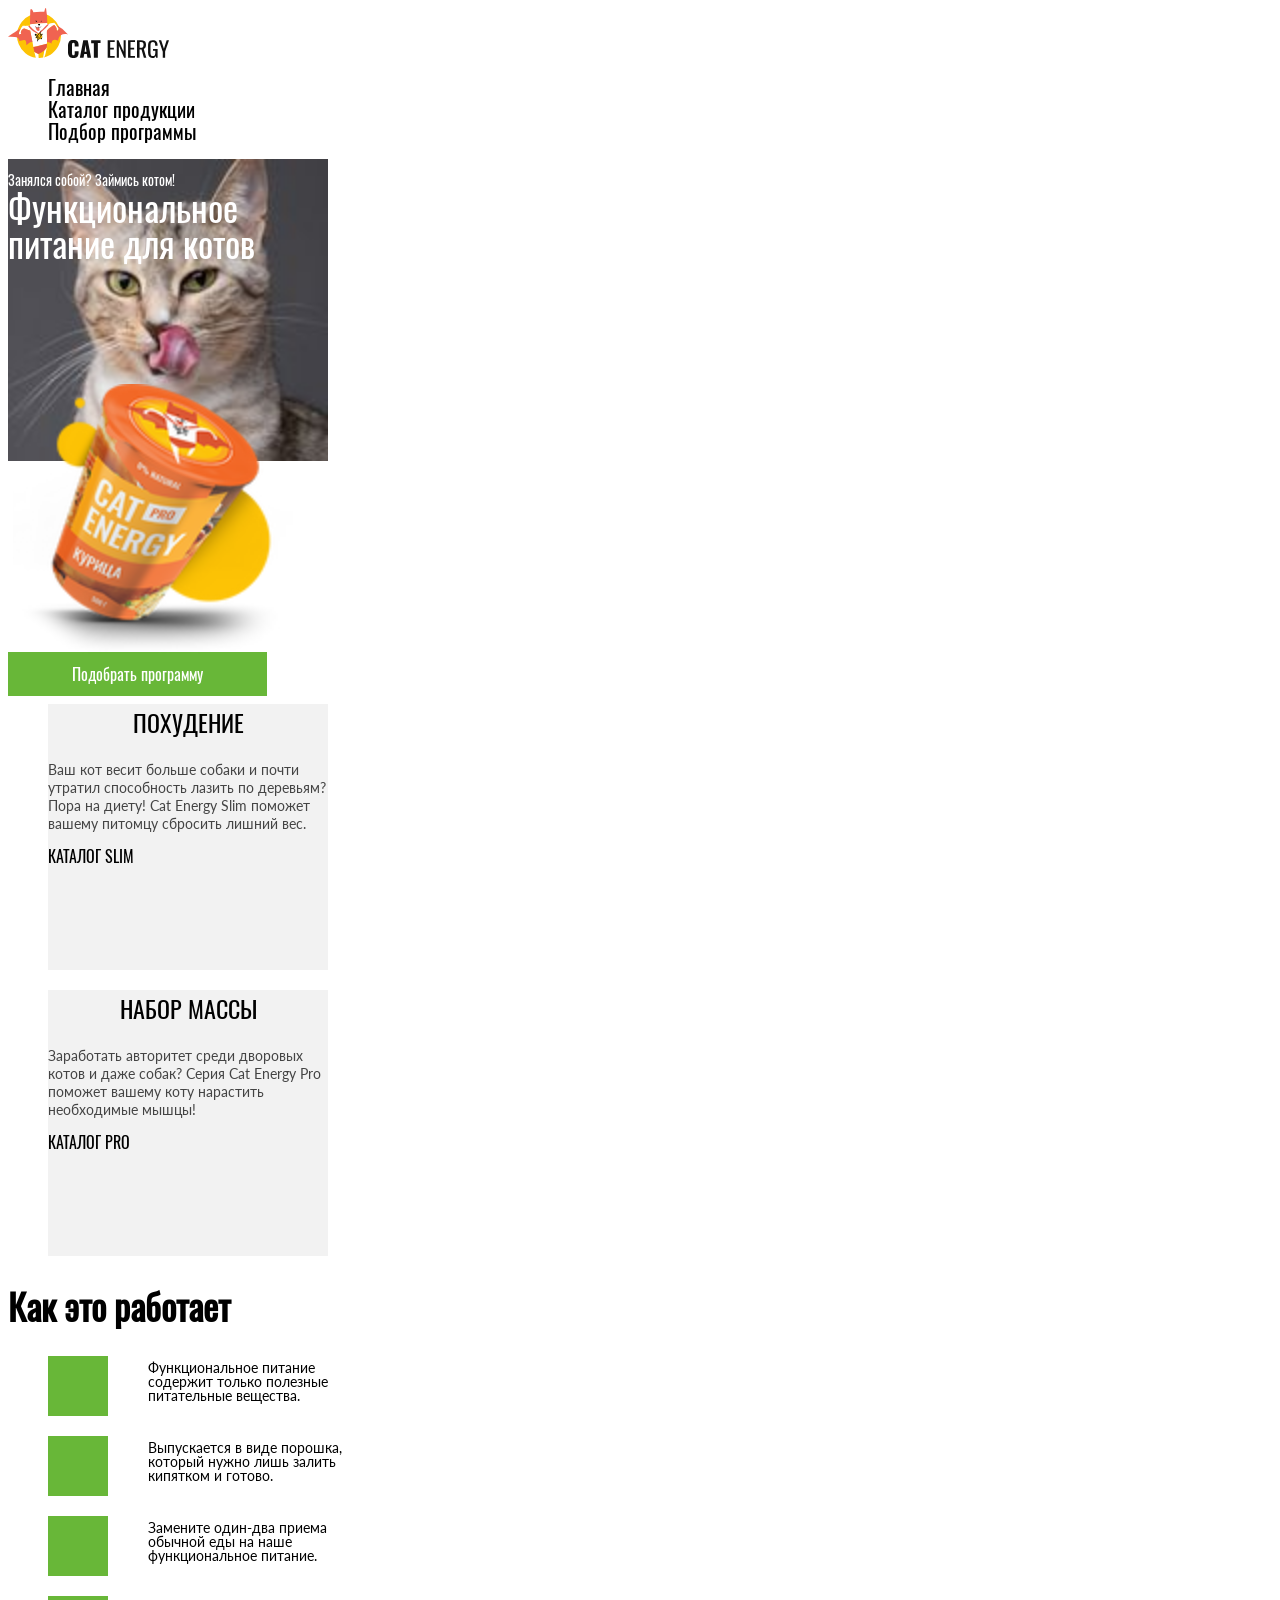
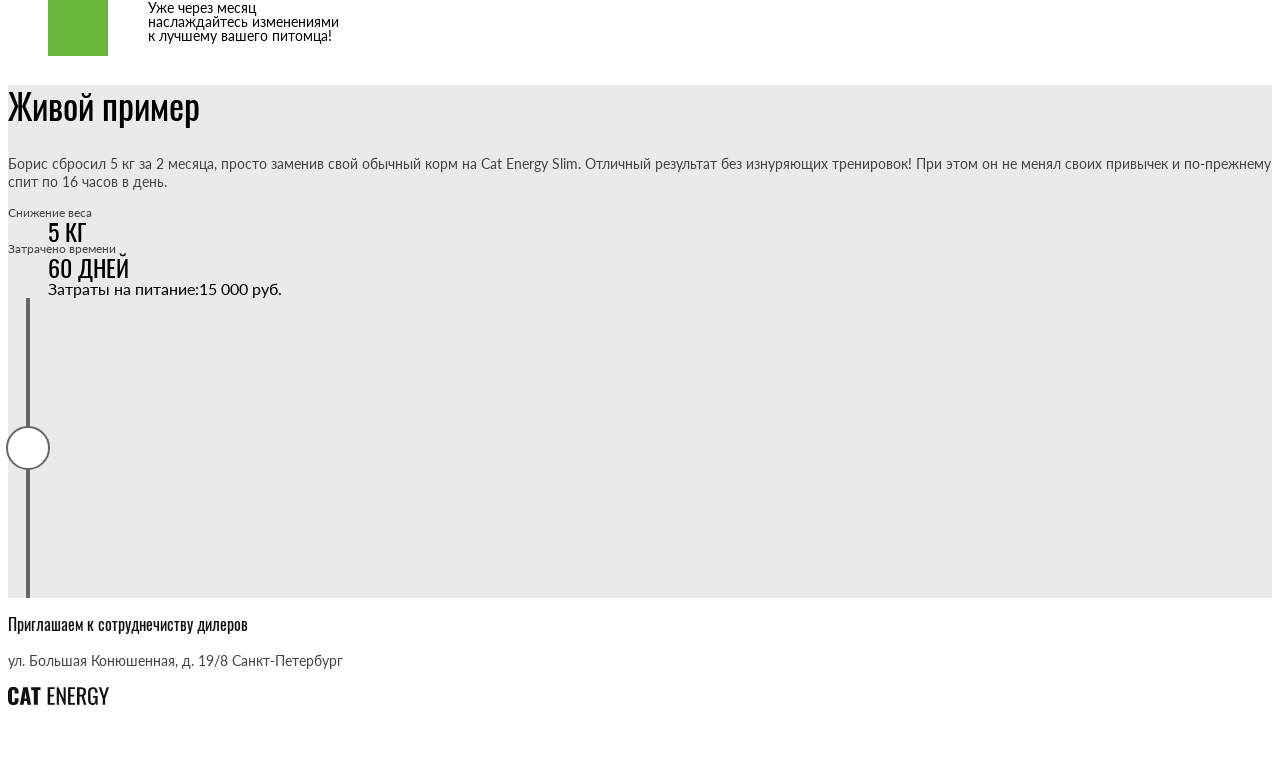
==== commit 15bba881: "Deploying to gh-pages from @ htmlacademy-adaptive/2531813-cat-energy-2@9bd3ae36651a48c60485e900a9638" ====
--- a/2/index.html
+++ b/2/index.html
@@ -1 +1,8 @@
-<!DOCTYPE html><html class="page" lang="ru"><head><meta charset="UTF-8"><title>Cat energy</title><meta name="viewport" content="width=device-width,initial-scale=1"><link rel="stylesheet" href="styles/styles.css"><link rel="icon" href="favicon.ico"><!-- 32×32 --><link rel="icon" href="favicons/icon.svg" type="image/svg+xml"><link rel="apple-touch-icon" href="favicons/180.png"><!-- 180×180 --><link rel="manifest" href="manifest.webmanifest"><link rel="stylesheet" href="styles/styles.css"><script src="scripts/index.js" defer="defer"></script></head><body class="page"><header class="main-header"><nav class="navigation"><a class="main-header__logo"><picture><source width="70" height="59" type="image/svg+xml" media="(min-width:1440px)" srcset="images/logo-desktop.svg"><source width="60" height="50" type="image/svg+xml" media="(min-width:768px)" srcset="images/logo-tablet.svg"><img class="main-header__logo-image" src="images/logo-mobile.svg" width="33" height="38" alt="логотип кота"></picture></a><a class="main-header__logo-text"><picture><source width="118" height="21" type="image/svg+xml" media="(min-width:1440px)" srcset="/source/images/cat_energy_text.svg"><img class="main-header__logo-text" src="images/cat_energy_text.svg" width="101" height="18" alt="текст кот энергия"></picture></a><button class="open-menu" type="button"><span class="visually-hidden">Открыть меню</span></button><ul class="navigation-list"><li class="navigation-item navigation-item--current"><a class="main-text" href="#">Главная</a></li><li class="navigation-item navigation-item--current"><a class="product-text" href="#">Каталог продукции</a></li><li class="navigation-item navigation-item--current"><a class="selection-of-program-text" href="#">Подбор программы</a></li></ul><div class="food-for-cats"><h1 class="cats-title">Функциональное питание для котов</h1><p class="take-text">Занялся собой? Займись котом!</p></div><a href="#" class="select-program">Подобрать программу</a></nav></header><main class="main-container"><section class="product-program"><ul class="list-weight-loss"><li><h2 class="visually-hidden">Похудение</h2><p class="product-program-text">Ваш кот весит больше собаки и почти утратил способность лазить по деревьям? Пора на диету! Cat Energy Slim поможет вашему питомцу сбросить лишний вес.</p><a href="#" class="product-program-link">Каталог SLIM</a></li><li><h2 class="visually-hidden">Набор массы</h2><p class="product-program-text">Заработать авторитет среди дворовых котов и даже собак? Серия Cat Energy Pro поможет вашему коту нарастить необходимые мышцы!</p><a href="#" class="product-program-link">Каталог Pro</a></li></ul></section><section class="how-it-works"><div class="how-it-works__wrapper"><h2 class="visually-hidden">Как это работает</h2><ol class="how-it-works__steps"><li class="how-it-works__element"><p class="how-it-works__description">Функциональное питание содержит только полезные питательные вещества.</p></li><li class="how-it-works__element"><p class="how-it-works__description">Выпускается в виде порошка, который нужно лишь залить кипятком и готово.</p></li><li class="how-it-works__element"><p class="how-it-works__description">Замените один-два приема обычной еды на наше функциональное питание.</p></li><li class="how-it-works__element"><p class="how-it-works__description">Уже через месяц наслаждайтесь изменениями к лучшему вашего питомца!</p></li></ol></div></section><section class="example-case"><div class="example-case__wrapper"><h2 class="visually-hidden title-example">Живой пример</h2><p class="example-case__description">Борис сбросил 5 кг за 2 месяца, просто заменив свой обычный корм на Cat Energy Slim. Отличный результат без изнуряющих тренировок! При этом он не менял своих привычек и по-прежнему спит по 16 часов в день.</p><dl class="example-case__stats"><dt class="example-case__stat-label">Снижение веса</dt><dd class="example-case__stat-value">5 КГ</dd><dt class="example-case__stat-label">Затрачено времени</dt><dd class="example-case__stat-value">60 ДНЕЙ</dd><dd class="example-case__cost">Затраты на питание:15 000 руб.</dd></dl></div></section><section class="invitation"><div class="invitation__wrapper"><h2 class="invitation__title">Приглашаем к сотруднечиству дилеров</h2><p class="invitation__address"><a href="#" class="invitation__address-link">ул. Большая Конюшенная, д. 19/8 Санкт-Петербург</a></p></div></section></main><footer class="main-footer"><div class="main-footer__wrapper"><div class="main-footer__contact"><a><img class="main-header__logo-text" src="images/cat_energy_text.svg" width="101" height="18" alt="текст кот энергия"></a></div><div class="main-footer__social"><ul class="social-list"><li class="social-item"><a class="social-link social-link--vkonakte" href="https://vk.com/htmlacademy">Вконтакте</a></li><li class="social-item"><a class="social-link social-link--yotube" href="https://www.youtube.com/@HTMLAcademyTV">Ютуб</a></li><li class="social-item"><a class="social-link social-link--telegram" href="https://t.me/htmlacademy">Телеграм</a></li></ul></div><div class="main-footer__copyright copyright"><a class="copyright__link" href="https://htmlacademy.ru/study">html academy</a></div></div></footer></body></html>+<!DOCTYPE html><html class="page" lang="ru"><head><meta charset="UTF-8"><title>Cat energy</title><meta name="viewport" content="width=device-width,initial-scale=1"><link rel="stylesheet" href="styles/styles.css"><link rel="icon" href="favicon.ico"><!-- 32×32 --><link rel="icon" href="favicons/icon.svg" type="image/svg+xml"><link rel="apple-touch-icon" href="favicons/180.png"><!-- 180×180 --><link rel="manifest" href="manifest.webmanifest"><link rel="stylesheet" href="styles/styles.css"><script src="scripts/index.js" defer="defer"></script></head><body class="page"><header class="main-header"><nav class="navigation"><a class="navigation__link"><picture><source width="70" height="59" type="image/svg+xml" media="(min-width:1440px)" srcset="images/logo-desktop.svg"><source width="60" height="50" type="image/svg+xml" media="(min-width:768px)" srcset="images/logo-tablet.svg"><img class="main-header__logo-image" src="images/logo-mobile.svg" width="33" height="38" alt="логотип кота"></picture></a><a class="navigation__link-logo"><picture><source width="118" height="21" type="image/svg+xml" media="(min-width:1440px)" srcset="/source/images/cat_energy_text.svg"><img class="main-header__logo-text" src="images/cat_energy_text.svg" width="101" height="18" alt="текст кот энергия"></picture></a><button class="navigation__toggle navigation__toggle--close" type="button"><!-- <span class="visually-hidden">Открыть меню</span> --></button><ul class="navigation-list"><li class="navigation-item navigation-item--current"><a class="navigation__link" href="#">Главная</a></li><li class="navigation-item navigation-item--current"><a class="navigation__link" href="#">Каталог продукции</a></li><li class="navigation-item navigation-item--current"><a class="navigation__link" href="#">Подбор программы</a></li></ul><div class="navigation__functional"><h1 class="navigation__title">Функциональное<br>питание для котов</h1><p class="navigation__text">Занялся собой? Займись котом!</p><img class="navigation__cat" src="images/cat-language@1x.jpg" width="320" height="302" alt="кот облизывается"><div class="navigation__green"></div><picture><source type="image/png" media="(min-width: 1200px)" srcset="images/nutrition-cat-energy@1x.png"><source type="image/png" media="(min-width: 768px)" srcset="images/nutrition-cat-energy@1x.png"><img class="navigation__feed" src="images/nutrition-cat-energy.png" width="280px" height="270" alt="питание для кошек"></picture></div><a href="#" class="navigation__select-program">Подобрать программу</a></nav></header><main class="main-container"><section class="product-program"><ul class="product-program__list"><li class="product-program__item--weight-loss"><h2 class="product-program__title visually-hidden">Похудение</h2><p class="product-program__text">Ваш кот весит больше собаки и почти утратил способность лазить по деревьям? Пора на диету! Cat Energy Slim поможет вашему питомцу сбросить лишний вес.</p><a class="product-program__link" href="catalog.html">Каталог SLIM </a><!-- <svg style="display: none;">
+            <symbol id="cat-sitting" viewBox="0 0 100 100">
+                <circle cx="25" cy="28" r="25" fill="#68B738"></circle>
+            </symbol>
+        </svg>
+            <svg class="svg" style="fill:#68B738; width: 50px; height: 50px;">
+              <use href="#cat-sitting"></use>
+          </svg>  так бы я подключал svg картинку через id--></li><li class="product-program__item--weight-gain"><h2 class="product-program__title visually-hidden">Набор массы</h2><p class="product-program__text">Заработать авторитет среди дворовых котов и даже собак? Серия Cat Energy Pro поможет вашему коту нарастить необходимые мышцы!</p><a class="product-program__link" href="catalog.html">Каталог Pro</a></li></ul></section><section class="how-works"><div class="how-works__wrapper"><h2 class="how-works__title visually-hidden">Как это работает</h2><ol class="how-works__list"><li class="how-works__item how-works__item--sheet"><p class="how-works__text">Функциональное питание<br>содержит только полезные<br>питательные вещества.</p></li><li class="how-works__item how-works__item--powder"><p class="how-works__text">Выпускается в виде порошка,<br>который нужно лишь залить<br>кипятком и готово.</p></li><li class="how-works__item how-works__item--cutlery"><p class="how-works__text">Замените один-два приема<br>обычной еды на наше<br>функциональное питание.</p></li><li class="how-works__item how-works__item--scales"><p class="how-works__text">Уже через месяц<br>наслаждайтесь изменениями<br>к лучшему вашего питомца!</p></li></ol></div></section><section class="example-case"><div class="example-case__wrapper"><h2 class="example-case__title visually-hidden">Живой пример</h2><p class="example-case__text">Борис сбросил 5 кг за 2 месяца, просто заменив свой обычный корм на Cat Energy Slim. Отличный результат без изнуряющих тренировок! При этом он не менял своих привычек и по-прежнему спит по 16 часов в день.</p><dl class="example-case__stats"><dt class="example-case__stat-label">Снижение веса</dt><dd class="example-case__stat-value">5 КГ</dd><dt class="example-case__stat-label">Затрачено времени</dt><dd class="example-case__stat-value">60 ДНЕЙ</dd><dd class="example-case__cost">Затраты на питание:15 000 руб.</dd><div class="example-case__slider-cat"><button class="example-case__slider" type="button"></button></div></dl></div></section><section class="invitation"><div class="invitation__wrapper"><h2 class="invitation__title">Приглашаем к сотруднечиству дилеров</h2><p class="invitation__address"><a href="#" class="invitation__address-link">ул. Большая Конюшенная, д. 19/8 Санкт-Петербург</a></p></div></section></main><footer class="main-footer"><div class="main-footer__wrapper"><div class="main-footer__contact"><a><img class="main-footer__logo-text" src="images/cat_energy_text.svg" width="101" height="18" alt="текст кот энергия"></a></div><div class="main-footer__social"><ul class="social-list"><li class="social-item"><a class="social-link social-link--vkonakte" href="https://vk.com/htmlacademy">Вконтакте</a></li><li class="social-item"><a class="social-link social-link--yotube" href="https://www.youtube.com/@HTMLAcademyTV">Ютуб</a></li><li class="social-item"><a class="social-link social-link--telegram" href="https://t.me/htmlacademy">Телеграм</a></li></ul></div><div class="main-footer__copyright copyright"><a class="main-footer__link" href="https://htmlacademy.ru/study">html academy</a></div></div></footer></body></html>
--- a/2/styles/styles.css
+++ b/2/styles/styles.css
@@ -1 +1 @@
-@font-face{font-family:Lato;font-weight:400;font-style:normal;src:url(../fonts/lato/Lato-Regular.woff2)format("woff2");font-display:swap}@font-face{font-family:Oswald;font-weight:400;font-style:normal;src:url(../fonts/oswald/oswaldregular.woff2)format("woff2");font-display:swap}body{color:#000;font-family:Lato,sans-serif}li{list-style-type:none}.main-text,.product-text,.selection-of-program-text{color:#000;font-family:Oswald,sans-serif;font-size:20px;font-weight:400;line-height:20px;text-decoration:none}.food-for-cats{background-color:#68b738d9}.cats-title,.take-text{color:#fff;font-family:Oswald,sans-serif;font-size:36px;font-weight:400;line-height:36px}.select-program{color:#fff;background-color:#68b738;font-family:Oswald,sans-serif;font-size:16px;font-weight:400;line-height:20px;text-decoration:none;list-style-type:none}.list-weight-loss{background-color:#d9d9d9}.title-weight-loss{color:#000;font-family:Oswald,sans-serif;font-size:24px;font-weight:400;line-height:37px}.product-program-text{color:#222;font-family:Lato,sans-serif;font-size:14px;font-weight:400;line-height:18px}.product-program-link{color:#000;font-family:Oswald,sans-serif;font-size:16px;font-weight:400;line-height:16px;text-decoration:none}.title-weight-gain{color:#000;font-family:Oswald,sans-serif;font-size:24px;font-weight:400;line-height:37px}.title-work{color:#000;font-family:Oswald,sans-serif;font-size:36px;font-weight:400;line-height:40px}.how-it-works__description{color:#444;font-family:Lato,sans-serif;font-size:14px;font-weight:400;line-height:18px}.example-case{background-color:#eaeaea}.title-exapmle{color:#000;font-family:Oswald,sans-serif;font-size:36px;font-weight:400;line-height:40px}.example-case__description{color:#444;font-family:Lato,sans-serif;font-size:14px;font-weight:400;line-height:18px}.example-case__stat-label{color:#444;font-family:Lato,sans-serif;font-size:12px;font-weight:400;line-height:12px}.example-case__stat-value{color:#000;font-family:Oswald,sans-serif;font-size:24px;font-weight:400;line-height:24px}.example-case__cost{color:#000;font-family:Oswald,sans-serif;font-size:14px;font-weight:400;line-height:20px}.invitation__title{color:#111;font-family:Oswald,sans-serif;font-size:16px;font-weight:400;line-height:20px}.invitation__address-link{color:#444;font-family:Lato,sans-serif;font-size:14px;font-weight:400;line-height:20px;text-decoration:none}.main-footer{background-color:#f2f2f2}a{text-decoration:none}.catalog-title{color:#000;font-family:Lato,sans-serif;font-size:36px;font-weight:400;line-height:36px}.title-casrds-product{color:#222;font-family:Lato,sans-serif;font-size:16px;font-weight:400;line-height:20px}.table-catalog{color:#000;font-family:Lato,sans-serif;font-size:12px;font-weight:400;line-height:16px}.order-button{color:#fff;background-color:#68b738;font-family:Oswald,sans-serif;font-size:16px;font-weight:400;line-height:20px}.itle-casrds-product{color:#111;font-family:Oswald,sans-serif;font-size:16px;font-weight:400;line-height:20px}.more-text-catalog{color:#000;font-family:Lato,sans-serif;font-size:12px;font-weight:400;line-height:16px}.button-cards{color:#000;background-color:#ebebeb;font-family:Lato,sans-serif;font-size:16px;font-weight:400;line-height:20px}.additional-products-title{color:#000;font-family:Oswald,sans-serif;font-size:24px;font-weight:400;line-height:24px}.additional-products-text{color:#222;font-family:Oswald,sans-serif;font-size:16px;font-weight:400;line-height:16px}.orders-for-cat-text{color:#fff;background-color:#68b738d9;font-family:Lato,sans-serif;font-size:16px;font-weight:400;line-height:16px}.new-items-title{color:#000;font-family:Oswald,sans-serif;font-size:24px;font-weight:400;line-height:24px}.new-items-text{color:#000;font-family:Oswald,sans-serif;font-size:16px;font-weight:400;line-height:24px}.subscribe-button{color:#000;background-color:#68b738;font-family:Oswald,sans-serif;font-size:20px;font-weight:400;line-height:26px}.invitation__title-catalog{color:#111;font-family:Oswald,sans-serif;font-size:16px;font-weight:400;line-height:20px}.invitation__address-link-catalog{color:#444;font-family:Lato,sans-serif;font-size:14px;font-weight:400;line-height:20px;text-decoration:none}.invitation-catalog{background-color:#f2f2f2}+@font-face{font-family:Lato;font-weight:400;font-style:normal;src:url(../fonts/lato/Lato-Regular.woff2)format("woff2");font-display:swap}@font-face{font-family:Oswald;font-weight:400;font-style:normal;src:url(../fonts/oswald/oswaldregular.woff2)format("woff2");font-display:swap}body{color:#000;font-family:Lato,sans-serif}li{list-style-type:none}.navigation__link{color:#000;font-family:Oswald,sans-serif;font-size:20px;font-weight:400;line-height:20px;text-decoration:none}.navigation__title{color:#fff;z-index:1;font-family:Oswald,sans-serif;font-size:36px;font-weight:400;line-height:36px;position:absolute}.navigation__text{color:#fff;z-index:1;font-family:Oswald,sans-serif;font-size:14px;font-weight:400;line-height:14px;position:absolute}.navigation__select-program{color:#fff;background-color:#68b738;padding:10px 64px;font-family:Oswald,sans-serif;font-size:16px;font-weight:400;line-height:20px;text-decoration:none}.navigation__toggle{background-color:#fff;background-image:url(/icons/stack.svg#burger-decoration);background-repeat:no-repeat;background-size:24px 24px;border:none;width:24px;height:24px}.navigation__toggle--close{background-image:url(/icons/stack.svg#cross)}.navigation__functional{position:relative}.navigation__green{background-image:url(/images/green-fon.png);background-position:50%;background-size:cover;width:320px;height:302px;position:absolute;top:0;left:0}.product-program__title{color:#000;text-align:center;text-transform:uppercase;font-family:Oswald,sans-serif;font-size:24px;font-weight:400;line-height:37px}.navigation__functional{height:505px}.product-program__item--weight-gain{background-color:#f2f2f2;background-image:url(/icons/stack.svg#cat_coming);background-repeat:no-repeat;background-size:50px 53px;width:280px;height:266px}.product-program__item--weight-loss{background-color:#f2f2f2;background-image:url(/icons/stack.svg#cat-sitting);background-repeat:no-repeat;background-size:50px 53px;width:280px;height:266px}.navigation__feed{z-index:2;position:absolute;bottom:10px;left:5px}.product-program__text{color:#444;font-family:Lato,sans-serif;font-size:14px;font-weight:400;line-height:18px}.product-program__link{color:#000;text-transform:uppercase;font-family:Oswald,sans-serif;font-size:16px;font-weight:400;line-height:16px;text-decoration:none}.product-program__link:after{content:"";background-color:#000;width:24px;height:12px;transition:all,all 1.3s;display:block;-webkit-mask-image:url(/icons/stack.svg#arrow);mask-image:url(/icons/stack.svg#arrow);-webkit-mask-position:100%;-webkit-mask-size:24px 12px;mask-size:24px 12px;-webkit-mask-repeat:no-repeat;mask-repeat:no-repeat}.how-works__title{color:#000;font-family:Oswald,sans-serif;font-size:36px;line-height:40px}.how-works__text{color:#000;width:200px;margin-top:5px;margin-left:100px;font-family:Lato,sans-serif;font-size:14px;line-height:14px}.how-works__item{content:"";background-color:#68b738;background-position:50%;background-repeat:no-repeat;flex-shrink:0;width:60px;height:60px;margin-bottom:20px;display:block}.how-works__item--sheet{background-image:url(/icons/stack.svg#sheet);background-size:30px 32px}.how-works__item--powder{background-image:url(/icons/stack.svg#powder);background-size:60px 60px}.how-works__item--cutlery{background-image:url(/icons/stack.svg#cutlery);background-size:25px 30px}.how-works__item--scales{background-image:url(/icons/stack.svg#scales);background-size:26px 31px}.how-works__list{flex-direction:column;width:320px;height:300px;display:flex}.example-case{background-color:#eaeaea}.example-case__title{color:#000;font-family:Oswald,sans-serif;font-size:36px;font-weight:400;line-height:40px}.example-case__text{color:#444;font-family:Lato,sans-serif;font-size:14px;font-weight:400;line-height:18px}.example-case__stat-label{color:#444;font-family:Lato,sans-serif;font-size:12px;font-weight:400;line-height:12px}.example-case__stat-value{color:#000;font-family:Oswald,sans-serif;font-size:24px;font-weight:400;line-height:24px}.example-case__slider-cat{width:100%;height:300px}.example-case__slider{cursor:pointer;background-color:#666;border:none;width:4px;height:100%;margin-left:20px;padding:0;display:block;position:relative;top:0;left:-2px}.example-case__slider:before{content:"";background-color:#fff;border:2px solid #666;border-radius:50%;width:40px;height:40px;position:absolute;top:50%;left:50%;transform:translate(-50%,-50%)}.example-case__slider:after{content:"";background-color:#666;width:24px;height:18px;position:absolute;top:50%;left:50%;transform:translate(-50%,-50%);-webkit-mask-image:url(/icons/stack.svg#arrow-slider);mask-image:url(/icons/stack.svg#arrow-slider);-webkit-mask-position:50%;mask-position:50%;-webkit-mask-size:24px 18px;mask-size:24px 18px;-webkit-mask-repeat:no-repeat;mask-repeat:no-repeat}.invitation__title{color:#111;font-family:Oswald,sans-serif;font-size:16px;font-weight:400;line-height:20px}.invitation__address-link{color:#444;font-family:Lato,sans-serif;font-size:14px;font-weight:400;line-height:20px;text-decoration:none}.main-footer{text-decoration:none}.social-link--vkonakte{background-color:#666;-webkit-mask-image:url(/icons/stack.svg#vkontakte);mask-image:url(/icons/stack.svg#vkontakte);-webkit-mask-size:28px 22px;mask-size:28px 22px;-webkit-mask-repeat:no-repeat;mask-repeat:no-repeat}.social-link--vkonakte:hover{background-color:#68b738}.social-link--yotube{background-color:#666;-webkit-mask-image:url(/icons/stack.svg#yotube);mask-image:url(/icons/stack.svg#yotube);-webkit-mask-size:28px 22px;mask-size:28px 22px;-webkit-mask-repeat:no-repeat;mask-repeat:no-repeat}.social-link--telegram{background-color:#666;-webkit-mask-image:url(/icons/stack.svg#telegram);mask-image:url(/icons/stack.svg#telegram);-webkit-mask-size:28px 22px;mask-size:28px 22px;-webkit-mask-repeat:no-repeat;mask-repeat:no-repeat}.main-footer__social{justify-content:space-between;display:flex}.social-list{margin:0;padding:0;list-style:none;display:flex}.social-item{margin-right:26px}.social-item:last-child{margin-right:0}.copyright{color:inherit;background-color:#666;justify-content:space-between;align-items:center;font-family:Lato,sans-serif;font-size:16px;font-style:normal;font-weight:400;line-height:20px;text-decoration:none;transition:all,all 1.3s;display:flex;-webkit-mask-image:url(/icons/stack.svg#html-academy);mask-image:url(/icons/stack.svg#html-academy);-webkit-mask-size:27px 34px;mask-size:27px 34px;-webkit-mask-repeat:no-repeat;mask-repeat:no-repeat}.main-footer__link{height:34px}.header-catalog,.navigation-catalog,.main-catalog{text-decoration:none}.product-catalog__title{color:#000;font-family:Oswald,sans-serif;font-size:36px;font-weight:400;line-height:36px}.product-catalog__link{text-decoration:none}.product-catalog__subject{color:#222;text-transform:uppercase;font-family:Oswald,sans-serif;font-size:16px;font-weight:400;line-height:20px}.product-catalog__info-label,.product-catalog__info-value{color:#444;font-family:Lato,sans-serif;font-size:12px;font-weight:400;line-height:16px}.product-catalog__order-button{color:#fff;text-transform:uppercase;background-color:#68b738;padding:10px 109px;font-family:Oswald,sans-serif;font-size:16px;font-weight:400;line-height:20px;text-decoration:none}.product-catalog__text{color:#444;font-family:Lato,sans-serif;font-size:12px;font-weight:400;line-height:16px}.product-catalog__show-button{color:#444;text-transform:uppercase;background-color:#f2f2f2;border:none;padding:10px 94px;font-family:Oswald,sans-serif;font-size:16px;font-weight:400;line-height:20px;text-decoration:none}.additional-products__title{color:#000;font-family:Oswald,sans-serif;font-size:24px;font-weight:400;line-height:24px}.additional-products__text{color:#222;font-family:Oswald,sans-serif;font-size:16px;font-weight:400;line-height:16px}.additional-products__info-title,.additional-products__info-price{color:#444;font-family:Lato,sans-serif;font-size:14px;font-weight:400;line-height:14px}.additional-products__orders{color:#fff;text-transform:uppercase;background-color:#68b738;padding:10px 109px;font-family:Oswald,sans-serif;font-size:16px;font-weight:400;line-height:20px;text-decoration:none}.additional-products__text-orders{color:#fff;background-color:#68b738d9;font-family:lato,sans-serif;font-size:16px;font-weight:400;line-height:20px}.promotions-products__title{color:#000;font-family:Oswald,sans-serif;font-size:24px;font-weight:400;line-height:24px}.promotions-products__text{color:#000;font-family:Oswald,sans-serif;font-size:16px;font-weight:400;line-height:24px}.promotions-products__subscribe-button{color:#fff;text-transform:uppercase;background-color:#68b738;border:none;padding:15px 82px;font-family:Oswald,sans-serif;font-size:16px;font-weight:400;line-height:20px;text-decoration:none}.invitation-catalog__title{color:#111;font-family:Oswald,sans-serif;font-size:16px;font-weight:400;line-height:20px}.invitation-catalog__address-link{color:#444;font-family:Lato,sans-serif;font-size:14px;font-weight:400;line-height:20px;text-decoration:none}.invitation-catalog{background-color:#f2f2f2}.catalog-footer{text-decoration:none}
--- a/2/styles/styles.css
+++ b/2/styles/styles.css
@@ -1 +1 @@
-@font-face{font-family:Lato;font-weight:400;font-style:normal;src:url(../fonts/lato/Lato-Regular.woff2)format("woff2");font-display:swap}@font-face{font-family:Oswald;font-weight:400;font-style:normal;src:url(../fonts/oswald/oswaldregular.woff2)format("woff2");font-display:swap}body{color:#000;font-family:Lato,sans-serif}li{list-style-type:none}.main-text,.product-text,.selection-of-program-text{color:#000;font-family:Oswald,sans-serif;font-size:20px;font-weight:400;line-height:20px;text-decoration:none}.food-for-cats{background-color:#68b738d9}.cats-title,.take-text{color:#fff;font-family:Oswald,sans-serif;font-size:36px;font-weight:400;line-height:36px}.select-program{color:#fff;background-color:#68b738;font-family:Oswald,sans-serif;font-size:16px;font-weight:400;line-height:20px;text-decoration:none;list-style-type:none}.list-weight-loss{background-color:#d9d9d9}.title-weight-loss{color:#000;font-family:Oswald,sans-serif;font-size:24px;font-weight:400;line-height:37px}.product-program-text{color:#222;font-family:Lato,sans-serif;font-size:14px;font-weight:400;line-height:18px}.product-program-link{color:#000;font-family:Oswald,sans-serif;font-size:16px;font-weight:400;line-height:16px;text-decoration:none}.title-weight-gain{color:#000;font-family:Oswald,sans-serif;font-size:24px;font-weight:400;line-height:37px}.title-work{color:#000;font-family:Oswald,sans-serif;font-size:36px;font-weight:400;line-height:40px}.how-it-works__description{color:#444;font-family:Lato,sans-serif;font-size:14px;font-weight:400;line-height:18px}.example-case{background-color:#eaeaea}.title-exapmle{color:#000;font-family:Oswald,sans-serif;font-size:36px;font-weight:400;line-height:40px}.example-case__description{color:#444;font-family:Lato,sans-serif;font-size:14px;font-weight:400;line-height:18px}.example-case__stat-label{color:#444;font-family:Lato,sans-serif;font-size:12px;font-weight:400;line-height:12px}.example-case__stat-value{color:#000;font-family:Oswald,sans-serif;font-size:24px;font-weight:400;line-height:24px}.example-case__cost{color:#000;font-family:Oswald,sans-serif;font-size:14px;font-weight:400;line-height:20px}.invitation__title{color:#111;font-family:Oswald,sans-serif;font-size:16px;font-weight:400;line-height:20px}.invitation__address-link{color:#444;font-family:Lato,sans-serif;font-size:14px;font-weight:400;line-height:20px;text-decoration:none}.main-footer{background-color:#f2f2f2}a{text-decoration:none}.catalog-title{color:#000;font-family:Lato,sans-serif;font-size:36px;font-weight:400;line-height:36px}.title-casrds-product{color:#222;font-family:Lato,sans-serif;font-size:16px;font-weight:400;line-height:20px}.table-catalog{color:#000;font-family:Lato,sans-serif;font-size:12px;font-weight:400;line-height:16px}.order-button{color:#fff;background-color:#68b738;font-family:Oswald,sans-serif;font-size:16px;font-weight:400;line-height:20px}.itle-casrds-product{color:#111;font-family:Oswald,sans-serif;font-size:16px;font-weight:400;line-height:20px}.more-text-catalog{color:#000;font-family:Lato,sans-serif;font-size:12px;font-weight:400;line-height:16px}.button-cards{color:#000;background-color:#ebebeb;font-family:Lato,sans-serif;font-size:16px;font-weight:400;line-height:20px}.additional-products-title{color:#000;font-family:Oswald,sans-serif;font-size:24px;font-weight:400;line-height:24px}.additional-products-text{color:#222;font-family:Oswald,sans-serif;font-size:16px;font-weight:400;line-height:16px}.orders-for-cat-text{color:#fff;background-color:#68b738d9;font-family:Lato,sans-serif;font-size:16px;font-weight:400;line-height:16px}.new-items-title{color:#000;font-family:Oswald,sans-serif;font-size:24px;font-weight:400;line-height:24px}.new-items-text{color:#000;font-family:Oswald,sans-serif;font-size:16px;font-weight:400;line-height:24px}.subscribe-button{color:#000;background-color:#68b738;font-family:Oswald,sans-serif;font-size:20px;font-weight:400;line-height:26px}.invitation__title-catalog{color:#111;font-family:Oswald,sans-serif;font-size:16px;font-weight:400;line-height:20px}.invitation__address-link-catalog{color:#444;font-family:Lato,sans-serif;font-size:14px;font-weight:400;line-height:20px;text-decoration:none}.invitation-catalog{background-color:#f2f2f2}+@font-face{font-family:Lato;font-weight:400;font-style:normal;src:url(../fonts/lato/Lato-Regular.woff2)format("woff2");font-display:swap}@font-face{font-family:Oswald;font-weight:400;font-style:normal;src:url(../fonts/oswald/oswaldregular.woff2)format("woff2");font-display:swap}body{color:#000;font-family:Lato,sans-serif}li{list-style-type:none}.navigation__link{color:#000;font-family:Oswald,sans-serif;font-size:20px;font-weight:400;line-height:20px;text-decoration:none}.navigation__title{color:#fff;z-index:1;font-family:Oswald,sans-serif;font-size:36px;font-weight:400;line-height:36px;position:absolute}.navigation__text{color:#fff;z-index:1;font-family:Oswald,sans-serif;font-size:14px;font-weight:400;line-height:14px;position:absolute}.navigation__select-program{color:#fff;background-color:#68b738;padding:10px 64px;font-family:Oswald,sans-serif;font-size:16px;font-weight:400;line-height:20px;text-decoration:none}.navigation__toggle{background-color:#fff;background-image:url(/icons/stack.svg#burger-decoration);background-repeat:no-repeat;background-size:24px 24px;border:none;width:24px;height:24px}.navigation__toggle--close{background-image:url(/icons/stack.svg#cross)}.navigation__functional{position:relative}.navigation__green{background-image:url(/images/green-fon.png);background-position:50%;background-size:cover;width:320px;height:302px;position:absolute;top:0;left:0}.product-program__title{color:#000;text-align:center;text-transform:uppercase;font-family:Oswald,sans-serif;font-size:24px;font-weight:400;line-height:37px}.navigation__functional{height:505px}.product-program__item--weight-gain{background-color:#f2f2f2;background-image:url(/icons/stack.svg#cat_coming);background-repeat:no-repeat;background-size:50px 53px;width:280px;height:266px}.product-program__item--weight-loss{background-color:#f2f2f2;background-image:url(/icons/stack.svg#cat-sitting);background-repeat:no-repeat;background-size:50px 53px;width:280px;height:266px}.navigation__feed{z-index:2;position:absolute;bottom:10px;left:5px}.product-program__text{color:#444;font-family:Lato,sans-serif;font-size:14px;font-weight:400;line-height:18px}.product-program__link{color:#000;text-transform:uppercase;font-family:Oswald,sans-serif;font-size:16px;font-weight:400;line-height:16px;text-decoration:none}.product-program__link:after{content:"";background-color:#000;width:24px;height:12px;transition:all,all 1.3s;display:block;-webkit-mask-image:url(/icons/stack.svg#arrow);mask-image:url(/icons/stack.svg#arrow);-webkit-mask-position:100%;-webkit-mask-size:24px 12px;mask-size:24px 12px;-webkit-mask-repeat:no-repeat;mask-repeat:no-repeat}.how-works__title{color:#000;font-family:Oswald,sans-serif;font-size:36px;line-height:40px}.how-works__text{color:#000;width:200px;margin-top:5px;margin-left:100px;font-family:Lato,sans-serif;font-size:14px;line-height:14px}.how-works__item{content:"";background-color:#68b738;background-position:50%;background-repeat:no-repeat;flex-shrink:0;width:60px;height:60px;margin-bottom:20px;display:block}.how-works__item--sheet{background-image:url(/icons/stack.svg#sheet);background-size:30px 32px}.how-works__item--powder{background-image:url(/icons/stack.svg#powder);background-size:60px 60px}.how-works__item--cutlery{background-image:url(/icons/stack.svg#cutlery);background-size:25px 30px}.how-works__item--scales{background-image:url(/icons/stack.svg#scales);background-size:26px 31px}.how-works__list{flex-direction:column;width:320px;height:300px;display:flex}.example-case{background-color:#eaeaea}.example-case__title{color:#000;font-family:Oswald,sans-serif;font-size:36px;font-weight:400;line-height:40px}.example-case__text{color:#444;font-family:Lato,sans-serif;font-size:14px;font-weight:400;line-height:18px}.example-case__stat-label{color:#444;font-family:Lato,sans-serif;font-size:12px;font-weight:400;line-height:12px}.example-case__stat-value{color:#000;font-family:Oswald,sans-serif;font-size:24px;font-weight:400;line-height:24px}.example-case__slider-cat{width:100%;height:300px}.example-case__slider{cursor:pointer;background-color:#666;border:none;width:4px;height:100%;margin-left:20px;padding:0;display:block;position:relative;top:0;left:-2px}.example-case__slider:before{content:"";background-color:#fff;border:2px solid #666;border-radius:50%;width:40px;height:40px;position:absolute;top:50%;left:50%;transform:translate(-50%,-50%)}.example-case__slider:after{content:"";background-color:#666;width:24px;height:18px;position:absolute;top:50%;left:50%;transform:translate(-50%,-50%);-webkit-mask-image:url(/icons/stack.svg#arrow-slider);mask-image:url(/icons/stack.svg#arrow-slider);-webkit-mask-position:50%;mask-position:50%;-webkit-mask-size:24px 18px;mask-size:24px 18px;-webkit-mask-repeat:no-repeat;mask-repeat:no-repeat}.invitation__title{color:#111;font-family:Oswald,sans-serif;font-size:16px;font-weight:400;line-height:20px}.invitation__address-link{color:#444;font-family:Lato,sans-serif;font-size:14px;font-weight:400;line-height:20px;text-decoration:none}.main-footer{text-decoration:none}.social-link--vkonakte{background-color:#666;-webkit-mask-image:url(/icons/stack.svg#vkontakte);mask-image:url(/icons/stack.svg#vkontakte);-webkit-mask-size:28px 22px;mask-size:28px 22px;-webkit-mask-repeat:no-repeat;mask-repeat:no-repeat}.social-link--vkonakte:hover{background-color:#68b738}.social-link--yotube{background-color:#666;-webkit-mask-image:url(/icons/stack.svg#yotube);mask-image:url(/icons/stack.svg#yotube);-webkit-mask-size:28px 22px;mask-size:28px 22px;-webkit-mask-repeat:no-repeat;mask-repeat:no-repeat}.social-link--telegram{background-color:#666;-webkit-mask-image:url(/icons/stack.svg#telegram);mask-image:url(/icons/stack.svg#telegram);-webkit-mask-size:28px 22px;mask-size:28px 22px;-webkit-mask-repeat:no-repeat;mask-repeat:no-repeat}.main-footer__social{justify-content:space-between;display:flex}.social-list{margin:0;padding:0;list-style:none;display:flex}.social-item{margin-right:26px}.social-item:last-child{margin-right:0}.copyright{color:inherit;background-color:#666;justify-content:space-between;align-items:center;font-family:Lato,sans-serif;font-size:16px;font-style:normal;font-weight:400;line-height:20px;text-decoration:none;transition:all,all 1.3s;display:flex;-webkit-mask-image:url(/icons/stack.svg#html-academy);mask-image:url(/icons/stack.svg#html-academy);-webkit-mask-size:27px 34px;mask-size:27px 34px;-webkit-mask-repeat:no-repeat;mask-repeat:no-repeat}.main-footer__link{height:34px}.header-catalog,.navigation-catalog,.main-catalog{text-decoration:none}.product-catalog__title{color:#000;font-family:Oswald,sans-serif;font-size:36px;font-weight:400;line-height:36px}.product-catalog__link{text-decoration:none}.product-catalog__subject{color:#222;text-transform:uppercase;font-family:Oswald,sans-serif;font-size:16px;font-weight:400;line-height:20px}.product-catalog__info-label,.product-catalog__info-value{color:#444;font-family:Lato,sans-serif;font-size:12px;font-weight:400;line-height:16px}.product-catalog__order-button{color:#fff;text-transform:uppercase;background-color:#68b738;padding:10px 109px;font-family:Oswald,sans-serif;font-size:16px;font-weight:400;line-height:20px;text-decoration:none}.product-catalog__text{color:#444;font-family:Lato,sans-serif;font-size:12px;font-weight:400;line-height:16px}.product-catalog__show-button{color:#444;text-transform:uppercase;background-color:#f2f2f2;border:none;padding:10px 94px;font-family:Oswald,sans-serif;font-size:16px;font-weight:400;line-height:20px;text-decoration:none}.additional-products__title{color:#000;font-family:Oswald,sans-serif;font-size:24px;font-weight:400;line-height:24px}.additional-products__text{color:#222;font-family:Oswald,sans-serif;font-size:16px;font-weight:400;line-height:16px}.additional-products__info-title,.additional-products__info-price{color:#444;font-family:Lato,sans-serif;font-size:14px;font-weight:400;line-height:14px}.additional-products__orders{color:#fff;text-transform:uppercase;background-color:#68b738;padding:10px 109px;font-family:Oswald,sans-serif;font-size:16px;font-weight:400;line-height:20px;text-decoration:none}.additional-products__text-orders{color:#fff;background-color:#68b738d9;font-family:lato,sans-serif;font-size:16px;font-weight:400;line-height:20px}.promotions-products__title{color:#000;font-family:Oswald,sans-serif;font-size:24px;font-weight:400;line-height:24px}.promotions-products__text{color:#000;font-family:Oswald,sans-serif;font-size:16px;font-weight:400;line-height:24px}.promotions-products__subscribe-button{color:#fff;text-transform:uppercase;background-color:#68b738;border:none;padding:15px 82px;font-family:Oswald,sans-serif;font-size:16px;font-weight:400;line-height:20px;text-decoration:none}.invitation-catalog__title{color:#111;font-family:Oswald,sans-serif;font-size:16px;font-weight:400;line-height:20px}.invitation-catalog__address-link{color:#444;font-family:Lato,sans-serif;font-size:14px;font-weight:400;line-height:20px;text-decoration:none}.invitation-catalog{background-color:#f2f2f2}.catalog-footer{text-decoration:none}
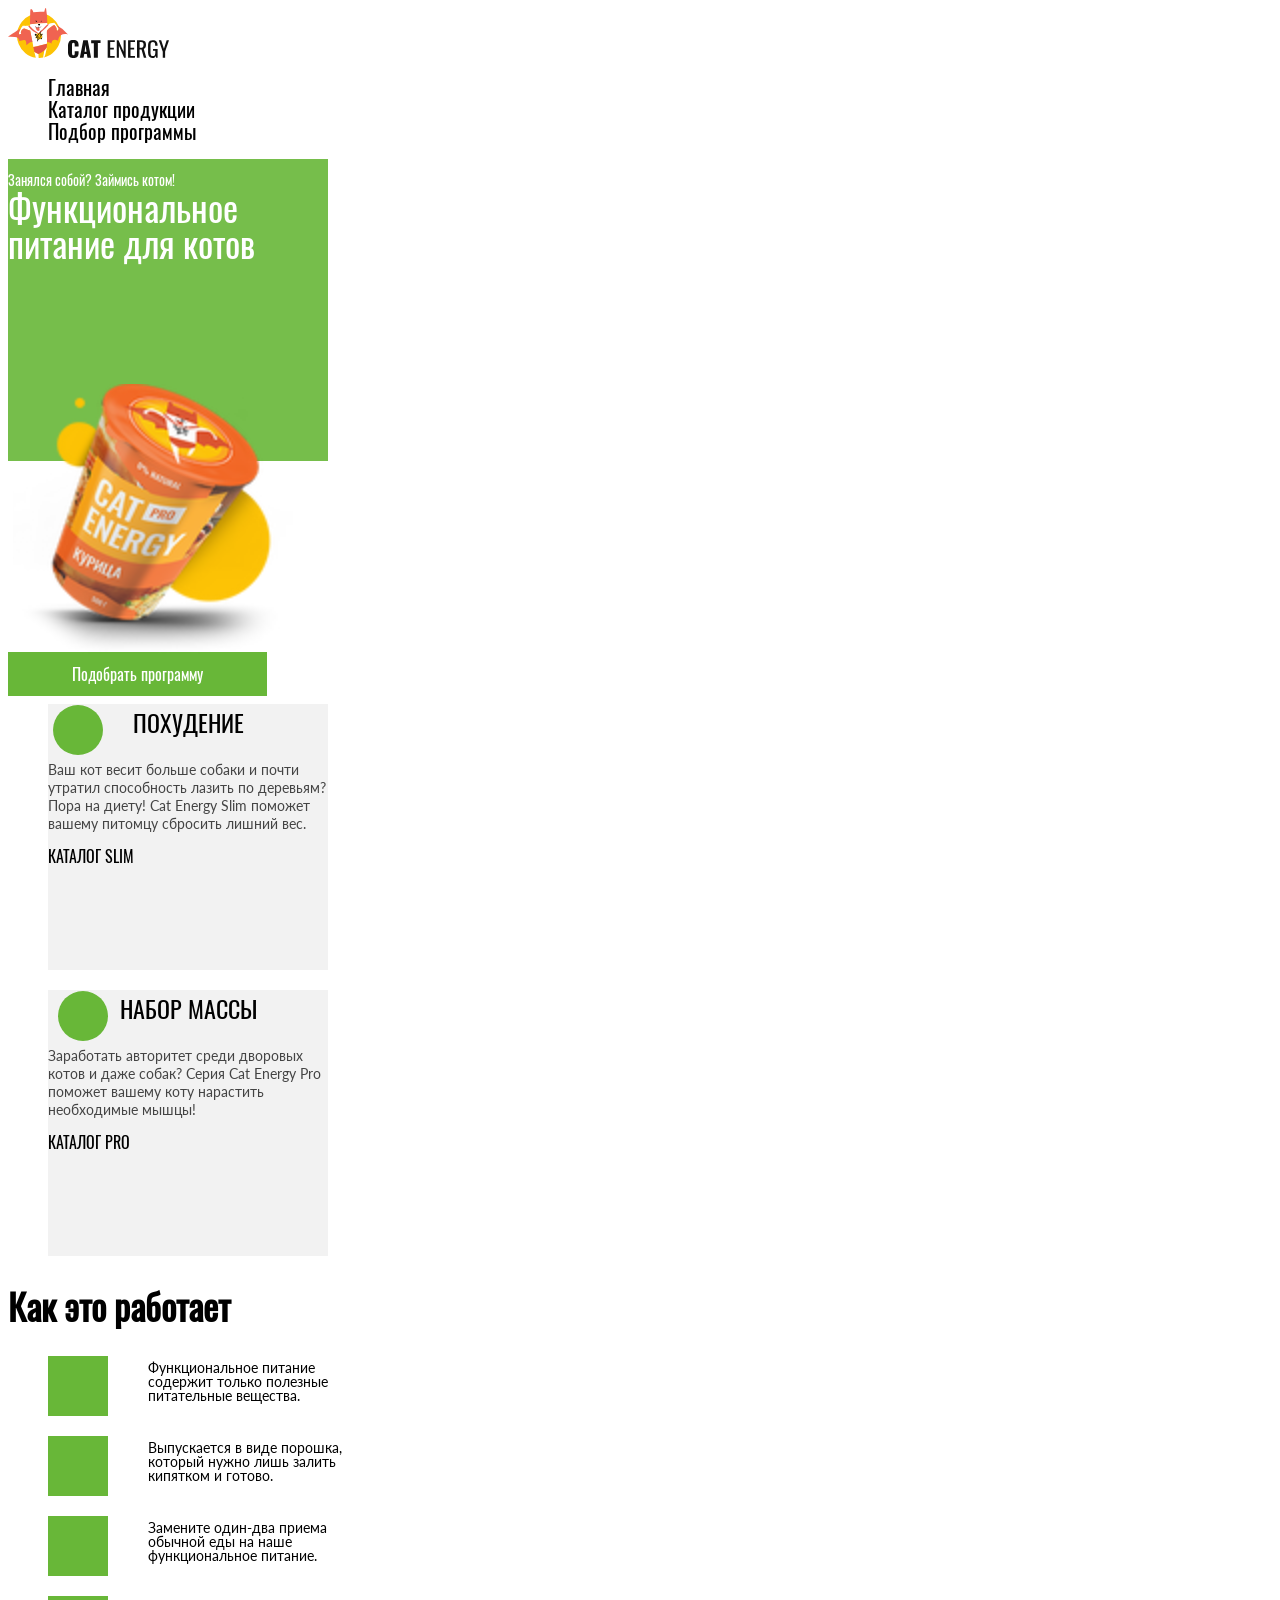
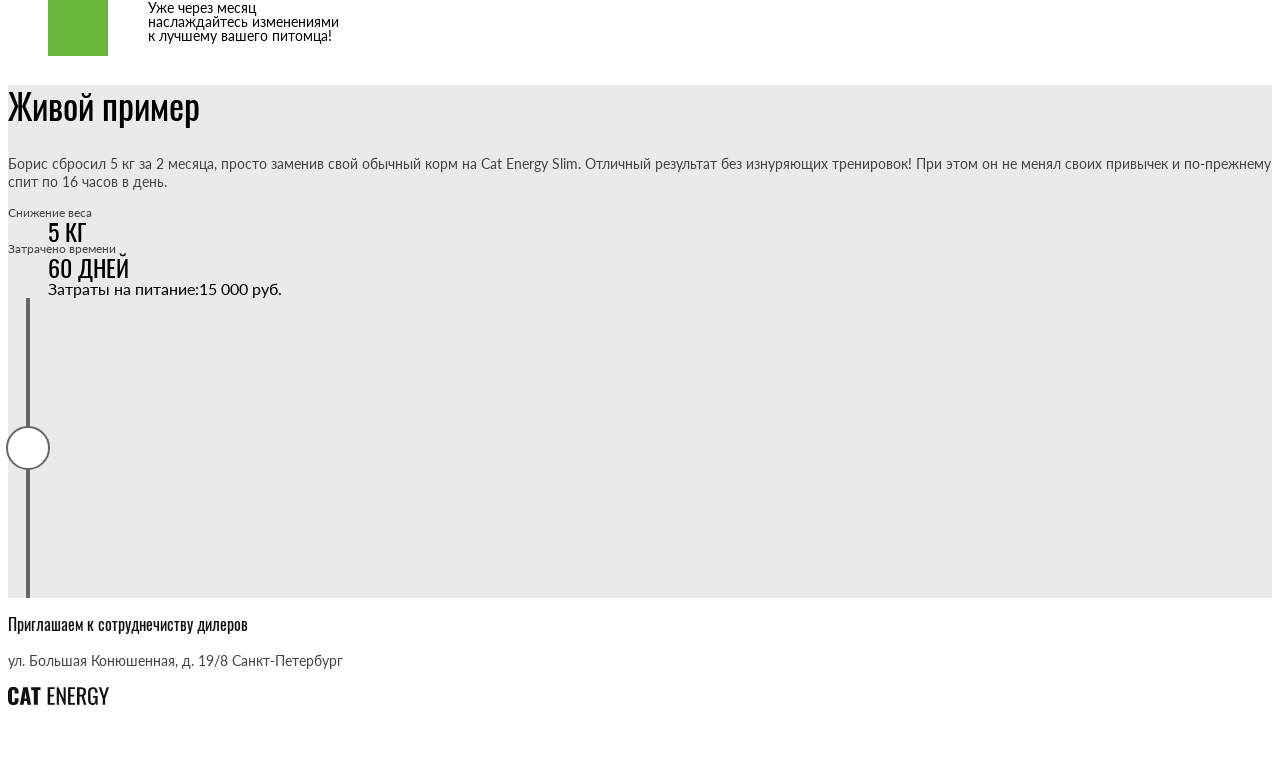
==== commit e2b628dd: "Deploying to gh-pages from @ htmlacademy-adaptive/2531813-cat-energy-2@9bd3ae36651a48c60485e900a9638" ====
--- a/2/index.html
+++ b/2/index.html
@@ -1,8 +1 @@
-<!DOCTYPE html><html class="page" lang="ru"><head><meta charset="UTF-8"><title>Cat energy</title><meta name="viewport" content="width=device-width,initial-scale=1"><link rel="stylesheet" href="styles/styles.css"><link rel="icon" href="favicon.ico"><!-- 32×32 --><link rel="icon" href="favicons/icon.svg" type="image/svg+xml"><link rel="apple-touch-icon" href="favicons/180.png"><!-- 180×180 --><link rel="manifest" href="manifest.webmanifest"><link rel="stylesheet" href="styles/styles.css"><script src="scripts/index.js" defer="defer"></script></head><body class="page"><header class="main-header"><nav class="navigation"><a class="navigation__link"><picture><source width="70" height="59" type="image/svg+xml" media="(min-width:1440px)" srcset="images/logo-desktop.svg"><source width="60" height="50" type="image/svg+xml" media="(min-width:768px)" srcset="images/logo-tablet.svg"><img class="main-header__logo-image" src="images/logo-mobile.svg" width="33" height="38" alt="логотип кота"></picture></a><a class="navigation__link-logo"><picture><source width="118" height="21" type="image/svg+xml" media="(min-width:1440px)" srcset="/source/images/cat_energy_text.svg"><img class="main-header__logo-text" src="images/cat_energy_text.svg" width="101" height="18" alt="текст кот энергия"></picture></a><button class="navigation__toggle navigation__toggle--close" type="button"><!-- <span class="visually-hidden">Открыть меню</span> --></button><ul class="navigation-list"><li class="navigation-item navigation-item--current"><a class="navigation__link" href="#">Главная</a></li><li class="navigation-item navigation-item--current"><a class="navigation__link" href="#">Каталог продукции</a></li><li class="navigation-item navigation-item--current"><a class="navigation__link" href="#">Подбор программы</a></li></ul><div class="navigation__functional"><h1 class="navigation__title">Функциональное<br>питание для котов</h1><p class="navigation__text">Занялся собой? Займись котом!</p><img class="navigation__cat" src="images/cat-language@1x.jpg" width="320" height="302" alt="кот облизывается"><div class="navigation__green"></div><picture><source type="image/png" media="(min-width: 1200px)" srcset="images/nutrition-cat-energy@1x.png"><source type="image/png" media="(min-width: 768px)" srcset="images/nutrition-cat-energy@1x.png"><img class="navigation__feed" src="images/nutrition-cat-energy.png" width="280px" height="270" alt="питание для кошек"></picture></div><a href="#" class="navigation__select-program">Подобрать программу</a></nav></header><main class="main-container"><section class="product-program"><ul class="product-program__list"><li class="product-program__item--weight-loss"><h2 class="product-program__title visually-hidden">Похудение</h2><p class="product-program__text">Ваш кот весит больше собаки и почти утратил способность лазить по деревьям? Пора на диету! Cat Energy Slim поможет вашему питомцу сбросить лишний вес.</p><a class="product-program__link" href="catalog.html">Каталог SLIM </a><!-- <svg style="display: none;">
-            <symbol id="cat-sitting" viewBox="0 0 100 100">
-                <circle cx="25" cy="28" r="25" fill="#68B738"></circle>
-            </symbol>
-        </svg>
-            <svg class="svg" style="fill:#68B738; width: 50px; height: 50px;">
-              <use href="#cat-sitting"></use>
-          </svg>  так бы я подключал svg картинку через id--></li><li class="product-program__item--weight-gain"><h2 class="product-program__title visually-hidden">Набор массы</h2><p class="product-program__text">Заработать авторитет среди дворовых котов и даже собак? Серия Cat Energy Pro поможет вашему коту нарастить необходимые мышцы!</p><a class="product-program__link" href="catalog.html">Каталог Pro</a></li></ul></section><section class="how-works"><div class="how-works__wrapper"><h2 class="how-works__title visually-hidden">Как это работает</h2><ol class="how-works__list"><li class="how-works__item how-works__item--sheet"><p class="how-works__text">Функциональное питание<br>содержит только полезные<br>питательные вещества.</p></li><li class="how-works__item how-works__item--powder"><p class="how-works__text">Выпускается в виде порошка,<br>который нужно лишь залить<br>кипятком и готово.</p></li><li class="how-works__item how-works__item--cutlery"><p class="how-works__text">Замените один-два приема<br>обычной еды на наше<br>функциональное питание.</p></li><li class="how-works__item how-works__item--scales"><p class="how-works__text">Уже через месяц<br>наслаждайтесь изменениями<br>к лучшему вашего питомца!</p></li></ol></div></section><section class="example-case"><div class="example-case__wrapper"><h2 class="example-case__title visually-hidden">Живой пример</h2><p class="example-case__text">Борис сбросил 5 кг за 2 месяца, просто заменив свой обычный корм на Cat Energy Slim. Отличный результат без изнуряющих тренировок! При этом он не менял своих привычек и по-прежнему спит по 16 часов в день.</p><dl class="example-case__stats"><dt class="example-case__stat-label">Снижение веса</dt><dd class="example-case__stat-value">5 КГ</dd><dt class="example-case__stat-label">Затрачено времени</dt><dd class="example-case__stat-value">60 ДНЕЙ</dd><dd class="example-case__cost">Затраты на питание:15 000 руб.</dd><div class="example-case__slider-cat"><button class="example-case__slider" type="button"></button></div></dl></div></section><section class="invitation"><div class="invitation__wrapper"><h2 class="invitation__title">Приглашаем к сотруднечиству дилеров</h2><p class="invitation__address"><a href="#" class="invitation__address-link">ул. Большая Конюшенная, д. 19/8 Санкт-Петербург</a></p></div></section></main><footer class="main-footer"><div class="main-footer__wrapper"><div class="main-footer__contact"><a><img class="main-footer__logo-text" src="images/cat_energy_text.svg" width="101" height="18" alt="текст кот энергия"></a></div><div class="main-footer__social"><ul class="social-list"><li class="social-item"><a class="social-link social-link--vkonakte" href="https://vk.com/htmlacademy">Вконтакте</a></li><li class="social-item"><a class="social-link social-link--yotube" href="https://www.youtube.com/@HTMLAcademyTV">Ютуб</a></li><li class="social-item"><a class="social-link social-link--telegram" href="https://t.me/htmlacademy">Телеграм</a></li></ul></div><div class="main-footer__copyright copyright"><a class="main-footer__link" href="https://htmlacademy.ru/study">html academy</a></div></div></footer></body></html>+<!DOCTYPE html><html class="page" lang="ru"><head><meta charset="UTF-8"><title>Cat energy</title><meta name="viewport" content="width=device-width,initial-scale=1"><link rel="stylesheet" href="styles/styles.css"><link rel="icon" href="favicon.ico"><!-- 32×32 --><link rel="icon" href="favicons/icon.svg" type="image/svg+xml"><link rel="apple-touch-icon" href="favicons/180.png"><!-- 180×180 --><link rel="manifest" href="manifest.webmanifest"><link rel="stylesheet" href="styles/styles.css"><script src="scripts/index.js" defer="defer"></script></head><body class="page"><header class="main-header"><nav class="navigation"><a class="navigation__link"><picture><source width="70" height="59" type="image/svg+xml" media="(min-width:1440px)" srcset="images/logo-desktop.svg"><source width="60" height="50" type="image/svg+xml" media="(min-width:768px)" srcset="images/logo-tablet.svg"><img class="main-header__logo-image" src="images/logo-mobile.svg" width="33" height="38" alt="логотип кота"></picture></a><a class="navigation__link-logo"><picture><source width="118" height="21" type="image/svg+xml" media="(min-width:1440px)" srcset="/source/images/cat_energy_text.svg"><img class="main-header__logo-text" src="images/cat_energy_text.svg" width="101" height="18" alt="текст кот энергия"></picture></a><button class="navigation__toggle navigation__toggle--close" type="button"></button><ul class="navigation-list"><li class="navigation-item navigation-item--current"><a class="navigation__link" href="#">Главная</a></li><li class="navigation-item navigation-item--current"><a class="navigation__link" href="#">Каталог продукции</a></li><li class="navigation-item navigation-item--current"><a class="navigation__link" href="#">Подбор программы</a></li></ul><div class="navigation__functional"><h1 class="navigation__title">Функциональное<br>питание для котов</h1><p class="navigation__text">Занялся собой? Займись котом!</p><picture><source type="image/png" media="(min-width: 1200px)" srcset="images/nutrition-cat-energy@1x.png"><source type="image/png" media="(min-width: 768px)" srcset="images/nutrition-cat-energy@1x.png"><img class="navigation__feed" src="images/nutrition-cat-energy.png" width="280" height="270" alt="питание для кошек"></picture></div><a href="#" class="navigation__select-program">Подобрать программу</a></nav></header><main class="main-container"><section class="product-program"><ul class="product-program__list"><li class="product-program__item product-program__item--weight-loss"><h2 class="product-program__title visually-hidden">Похудение</h2><p class="product-program__text">Ваш кот весит больше собаки и почти утратил способность лазить по деревьям? Пора на диету! Cat Energy Slim поможет вашему питомцу сбросить лишний вес.</p><a class="product-program__link" href="catalog.html">Каталог SLIM</a></li><li class="product-program__item product-program__item--weight-gain"><h2 class="product-program__title visually-hidden">Набор массы</h2><p class="product-program__text">Заработать авторитет среди дворовых котов и даже собак? Серия Cat Energy Pro поможет вашему коту нарастить необходимые мышцы!</p><a class="product-program__link" href="catalog.html">Каталог Pro</a></li></ul></section><section class="how-works"><div class="how-works__wrapper"><h2 class="how-works__title visually-hidden">Как это работает</h2><ol class="how-works__list"><li class="how-works__item how-works__item--sheet"><p class="how-works__text">Функциональное питание<br>содержит только полезные<br>питательные вещества.</p></li><li class="how-works__item how-works__item--powder"><p class="how-works__text">Выпускается в виде порошка,<br>который нужно лишь залить<br>кипятком и готово.</p></li><li class="how-works__item how-works__item--cutlery"><p class="how-works__text">Замените один-два приема<br>обычной еды на наше<br>функциональное питание.</p></li><li class="how-works__item how-works__item--scales"><p class="how-works__text">Уже через месяц<br>наслаждайтесь изменениями<br>к лучшему вашего питомца!</p></li></ol></div></section><section class="example-case"><div class="example-case__wrapper"><h2 class="example-case__title visually-hidden">Живой пример</h2><p class="example-case__text">Борис сбросил 5 кг за 2 месяца, просто заменив свой обычный корм на Cat Energy Slim. Отличный результат без изнуряющих тренировок! При этом он не менял своих привычек и по-прежнему спит по 16 часов в день.</p><dl class="example-case__stats"><dt class="example-case__stat-label">Снижение веса</dt><dd class="example-case__stat-value">5 КГ</dd><dt class="example-case__stat-label">Затрачено времени</dt><dd class="example-case__stat-value">60 ДНЕЙ</dd><dd class="example-case__cost">Затраты на питание:15 000 руб.</dd><div class="example-case__slider-cat"><button class="example-case__slider" type="button" aria-label="Следующая картинка"></button></div></dl></div></section><section class="invitation"><div class="invitation__wrapper"><h2 class="invitation__title">Приглашаем к сотруднечиству дилеров</h2><p class="invitation__address"><a href="#" class="invitation__address-link">ул. Большая Конюшенная, д. 19/8 Санкт-Петербург</a></p></div></section></main><footer class="main-footer"><div class="main-footer__wrapper"><div class="main-footer__contact"><a><img class="main-footer__logo-text" src="images/cat_energy_text.svg" width="101" height="18" alt="текст кот энергия"></a></div><div class="main-footer__social"><ul class="main-footer__social-list"><li class="main-footer__social-item"><a class="social-link social-link--vkonakte" href="https://vk.com/htmlacademy">Вконтакте</a></li><li class="social-item"><a class="social-link social-link--yotube" href="https://www.youtube.com/@HTMLAcademyTV">Ютуб</a></li><li class="social-item"><a class="social-link social-link--telegram" href="https://t.me/htmlacademy">Телеграм</a></li></ul></div><div class="main-footer__copyright copyright"><a class="main-footer__link" href="https://htmlacademy.ru/study">html academy</a></div></div></footer></body></html>
--- a/2/styles/styles.css
+++ b/2/styles/styles.css
@@ -1 +1 @@
-@font-face{font-family:Lato;font-weight:400;font-style:normal;src:url(../fonts/lato/Lato-Regular.woff2)format("woff2");font-display:swap}@font-face{font-family:Oswald;font-weight:400;font-style:normal;src:url(../fonts/oswald/oswaldregular.woff2)format("woff2");font-display:swap}body{color:#000;font-family:Lato,sans-serif}li{list-style-type:none}.navigation__link{color:#000;font-family:Oswald,sans-serif;font-size:20px;font-weight:400;line-height:20px;text-decoration:none}.navigation__title{color:#fff;z-index:1;font-family:Oswald,sans-serif;font-size:36px;font-weight:400;line-height:36px;position:absolute}.navigation__text{color:#fff;z-index:1;font-family:Oswald,sans-serif;font-size:14px;font-weight:400;line-height:14px;position:absolute}.navigation__select-program{color:#fff;background-color:#68b738;padding:10px 64px;font-family:Oswald,sans-serif;font-size:16px;font-weight:400;line-height:20px;text-decoration:none}.navigation__toggle{background-color:#fff;background-image:url(/icons/stack.svg#burger-decoration);background-repeat:no-repeat;background-size:24px 24px;border:none;width:24px;height:24px}.navigation__toggle--close{background-image:url(/icons/stack.svg#cross)}.navigation__functional{position:relative}.navigation__green{background-image:url(/images/green-fon.png);background-position:50%;background-size:cover;width:320px;height:302px;position:absolute;top:0;left:0}.product-program__title{color:#000;text-align:center;text-transform:uppercase;font-family:Oswald,sans-serif;font-size:24px;font-weight:400;line-height:37px}.navigation__functional{height:505px}.product-program__item--weight-gain{background-color:#f2f2f2;background-image:url(/icons/stack.svg#cat_coming);background-repeat:no-repeat;background-size:50px 53px;width:280px;height:266px}.product-program__item--weight-loss{background-color:#f2f2f2;background-image:url(/icons/stack.svg#cat-sitting);background-repeat:no-repeat;background-size:50px 53px;width:280px;height:266px}.navigation__feed{z-index:2;position:absolute;bottom:10px;left:5px}.product-program__text{color:#444;font-family:Lato,sans-serif;font-size:14px;font-weight:400;line-height:18px}.product-program__link{color:#000;text-transform:uppercase;font-family:Oswald,sans-serif;font-size:16px;font-weight:400;line-height:16px;text-decoration:none}.product-program__link:after{content:"";background-color:#000;width:24px;height:12px;transition:all,all 1.3s;display:block;-webkit-mask-image:url(/icons/stack.svg#arrow);mask-image:url(/icons/stack.svg#arrow);-webkit-mask-position:100%;-webkit-mask-size:24px 12px;mask-size:24px 12px;-webkit-mask-repeat:no-repeat;mask-repeat:no-repeat}.how-works__title{color:#000;font-family:Oswald,sans-serif;font-size:36px;line-height:40px}.how-works__text{color:#000;width:200px;margin-top:5px;margin-left:100px;font-family:Lato,sans-serif;font-size:14px;line-height:14px}.how-works__item{content:"";background-color:#68b738;background-position:50%;background-repeat:no-repeat;flex-shrink:0;width:60px;height:60px;margin-bottom:20px;display:block}.how-works__item--sheet{background-image:url(/icons/stack.svg#sheet);background-size:30px 32px}.how-works__item--powder{background-image:url(/icons/stack.svg#powder);background-size:60px 60px}.how-works__item--cutlery{background-image:url(/icons/stack.svg#cutlery);background-size:25px 30px}.how-works__item--scales{background-image:url(/icons/stack.svg#scales);background-size:26px 31px}.how-works__list{flex-direction:column;width:320px;height:300px;display:flex}.example-case{background-color:#eaeaea}.example-case__title{color:#000;font-family:Oswald,sans-serif;font-size:36px;font-weight:400;line-height:40px}.example-case__text{color:#444;font-family:Lato,sans-serif;font-size:14px;font-weight:400;line-height:18px}.example-case__stat-label{color:#444;font-family:Lato,sans-serif;font-size:12px;font-weight:400;line-height:12px}.example-case__stat-value{color:#000;font-family:Oswald,sans-serif;font-size:24px;font-weight:400;line-height:24px}.example-case__slider-cat{width:100%;height:300px}.example-case__slider{cursor:pointer;background-color:#666;border:none;width:4px;height:100%;margin-left:20px;padding:0;display:block;position:relative;top:0;left:-2px}.example-case__slider:before{content:"";background-color:#fff;border:2px solid #666;border-radius:50%;width:40px;height:40px;position:absolute;top:50%;left:50%;transform:translate(-50%,-50%)}.example-case__slider:after{content:"";background-color:#666;width:24px;height:18px;position:absolute;top:50%;left:50%;transform:translate(-50%,-50%);-webkit-mask-image:url(/icons/stack.svg#arrow-slider);mask-image:url(/icons/stack.svg#arrow-slider);-webkit-mask-position:50%;mask-position:50%;-webkit-mask-size:24px 18px;mask-size:24px 18px;-webkit-mask-repeat:no-repeat;mask-repeat:no-repeat}.invitation__title{color:#111;font-family:Oswald,sans-serif;font-size:16px;font-weight:400;line-height:20px}.invitation__address-link{color:#444;font-family:Lato,sans-serif;font-size:14px;font-weight:400;line-height:20px;text-decoration:none}.main-footer{text-decoration:none}.social-link--vkonakte{background-color:#666;-webkit-mask-image:url(/icons/stack.svg#vkontakte);mask-image:url(/icons/stack.svg#vkontakte);-webkit-mask-size:28px 22px;mask-size:28px 22px;-webkit-mask-repeat:no-repeat;mask-repeat:no-repeat}.social-link--vkonakte:hover{background-color:#68b738}.social-link--yotube{background-color:#666;-webkit-mask-image:url(/icons/stack.svg#yotube);mask-image:url(/icons/stack.svg#yotube);-webkit-mask-size:28px 22px;mask-size:28px 22px;-webkit-mask-repeat:no-repeat;mask-repeat:no-repeat}.social-link--telegram{background-color:#666;-webkit-mask-image:url(/icons/stack.svg#telegram);mask-image:url(/icons/stack.svg#telegram);-webkit-mask-size:28px 22px;mask-size:28px 22px;-webkit-mask-repeat:no-repeat;mask-repeat:no-repeat}.main-footer__social{justify-content:space-between;display:flex}.social-list{margin:0;padding:0;list-style:none;display:flex}.social-item{margin-right:26px}.social-item:last-child{margin-right:0}.copyright{color:inherit;background-color:#666;justify-content:space-between;align-items:center;font-family:Lato,sans-serif;font-size:16px;font-style:normal;font-weight:400;line-height:20px;text-decoration:none;transition:all,all 1.3s;display:flex;-webkit-mask-image:url(/icons/stack.svg#html-academy);mask-image:url(/icons/stack.svg#html-academy);-webkit-mask-size:27px 34px;mask-size:27px 34px;-webkit-mask-repeat:no-repeat;mask-repeat:no-repeat}.main-footer__link{height:34px}.header-catalog,.navigation-catalog,.main-catalog{text-decoration:none}.product-catalog__title{color:#000;font-family:Oswald,sans-serif;font-size:36px;font-weight:400;line-height:36px}.product-catalog__link{text-decoration:none}.product-catalog__subject{color:#222;text-transform:uppercase;font-family:Oswald,sans-serif;font-size:16px;font-weight:400;line-height:20px}.product-catalog__info-label,.product-catalog__info-value{color:#444;font-family:Lato,sans-serif;font-size:12px;font-weight:400;line-height:16px}.product-catalog__order-button{color:#fff;text-transform:uppercase;background-color:#68b738;padding:10px 109px;font-family:Oswald,sans-serif;font-size:16px;font-weight:400;line-height:20px;text-decoration:none}.product-catalog__text{color:#444;font-family:Lato,sans-serif;font-size:12px;font-weight:400;line-height:16px}.product-catalog__show-button{color:#444;text-transform:uppercase;background-color:#f2f2f2;border:none;padding:10px 94px;font-family:Oswald,sans-serif;font-size:16px;font-weight:400;line-height:20px;text-decoration:none}.additional-products__title{color:#000;font-family:Oswald,sans-serif;font-size:24px;font-weight:400;line-height:24px}.additional-products__text{color:#222;font-family:Oswald,sans-serif;font-size:16px;font-weight:400;line-height:16px}.additional-products__info-title,.additional-products__info-price{color:#444;font-family:Lato,sans-serif;font-size:14px;font-weight:400;line-height:14px}.additional-products__orders{color:#fff;text-transform:uppercase;background-color:#68b738;padding:10px 109px;font-family:Oswald,sans-serif;font-size:16px;font-weight:400;line-height:20px;text-decoration:none}.additional-products__text-orders{color:#fff;background-color:#68b738d9;font-family:lato,sans-serif;font-size:16px;font-weight:400;line-height:20px}.promotions-products__title{color:#000;font-family:Oswald,sans-serif;font-size:24px;font-weight:400;line-height:24px}.promotions-products__text{color:#000;font-family:Oswald,sans-serif;font-size:16px;font-weight:400;line-height:24px}.promotions-products__subscribe-button{color:#fff;text-transform:uppercase;background-color:#68b738;border:none;padding:15px 82px;font-family:Oswald,sans-serif;font-size:16px;font-weight:400;line-height:20px;text-decoration:none}.invitation-catalog__title{color:#111;font-family:Oswald,sans-serif;font-size:16px;font-weight:400;line-height:20px}.invitation-catalog__address-link{color:#444;font-family:Lato,sans-serif;font-size:14px;font-weight:400;line-height:20px;text-decoration:none}.invitation-catalog{background-color:#f2f2f2}.catalog-footer{text-decoration:none}+@font-face{font-family:Lato;font-weight:400;font-style:normal;src:url(../fonts/lato/Lato-Regular.woff2)format("woff2");font-display:swap}@font-face{font-family:Oswald;font-weight:400;font-style:normal;src:url(../fonts/oswald/oswaldregular.woff2)format("woff2");font-display:swap}body{color:#000;font-family:Lato,sans-serif}li{list-style-type:none}.navigation__link{color:#000;font-family:Oswald,sans-serif;font-size:20px;font-weight:400;line-height:20px;text-decoration:none}.navigation__title{color:#fff;z-index:2;font-family:Oswald,sans-serif;font-size:36px;font-weight:400;line-height:36px;position:absolute}.navigation__text{color:#fff;z-index:2;font-family:Oswald,sans-serif;font-size:14px;font-weight:400;line-height:14px;position:absolute}.navigation__select-program{color:#fff;background-color:#68b738;padding:10px 64px;font-family:Oswald,sans-serif;font-size:16px;font-weight:400;line-height:20px;text-decoration:none}.navigation__toggle{background-color:#fff;background-image:url(/icons/stack.svg#cross);background-repeat:no-repeat;background-size:24px 24px;border:none;width:24px;height:24px}.navigation__toggle--close{background-image:url(/icons/stack.svg#burger-decoration)}.navigation__functional{background-image:url(/images/cat-language.svg);background-repeat:no-repeat;background-size:320px 302px;position:relative}.navigation__functional:after{content:"";z-index:1;background-color:#68b738e6;width:320px;height:302px;position:absolute;top:0;left:0}.navigation__cat:after{content:"";z-index:-1;background:url(/images/green-fon.png) 50%/cover no-repeat;position:absolute;inset:0}.product-program__title{color:#000;text-align:center;text-transform:uppercase;font-family:Oswald,sans-serif;font-size:24px;font-weight:400;line-height:37px}.navigation__functional{height:505px}.product-program__item--weight-loss{z-index:0;background-color:#f2f2f2;width:280px;height:266px;position:relative}.product-program__item--weight-loss:before{content:"";z-index:2;background-image:url(/icons/stack.svg#cat-sitting);background-repeat:no-repeat;width:50px;height:50px;display:inline;position:absolute}.product-program__item--weight-loss:after{content:"";z-index:1;background-color:#68b738;border-radius:50%;width:50px;height:50px;position:absolute;bottom:215px;left:30px;transform:translate(-50%)}.product-program__item--weight-gain{z-index:0;background-color:#f2f2f2;width:280px;height:266px;position:relative}.product-program__item--weight-gain:before{content:"";z-index:2;background-image:url(/icons/stack.svg#cat_coming);background-repeat:no-repeat;width:67px;height:28px;position:absolute;bottom:225px}.product-program__item--weight-gain:after{content:"";z-index:1;background-color:#68b738;border-radius:50%;width:50px;height:50px;position:absolute;bottom:215px;left:35px;transform:translate(-50%)}.product-program__item{z-index:0;background-color:#f2f2f2;width:280px;height:266px;position:relative}.navigation__feed{z-index:2;position:absolute;bottom:10px;left:5px}.product-program__text{color:#444;font-family:Lato,sans-serif;font-size:14px;font-weight:400;line-height:18px}.product-program__link{color:#000;text-transform:uppercase;font-family:Oswald,sans-serif;font-size:16px;font-weight:400;line-height:16px;text-decoration:none}.product-program__link:after{content:"";background-color:#000;width:24px;height:12px;transition:all 1.3s;display:block;-webkit-mask-image:url(/icons/stack.svg#arrow);mask-image:url(/icons/stack.svg#arrow);-webkit-mask-position:100%;-webkit-mask-size:24px 12px;mask-size:24px 12px;-webkit-mask-repeat:no-repeat;mask-repeat:no-repeat}.how-works__title{color:#000;font-family:Oswald,sans-serif;font-size:36px;line-height:40px}.how-works__text{color:#000;width:200px;margin-top:5px;margin-left:100px;font-family:Lato,sans-serif;font-size:14px;line-height:14px}.how-works__item{content:"";background-color:#68b738;background-position:50%;background-repeat:no-repeat;flex-shrink:0;width:60px;height:60px;margin-bottom:20px;display:block}.how-works__item--sheet{background-image:url(/icons/stack.svg#sheet);background-size:30px 32px}.how-works__item--powder{background-image:url(/icons/stack.svg#powder);background-size:26px 29px}.how-works__item--cutlery{background-image:url(/icons/stack.svg#cutlery);background-size:25px 30px}.how-works__item--scales{background-image:url(/icons/stack.svg#scales);background-size:26px 31px}.how-works__list{flex-direction:column;width:320px;height:300px;display:flex}.example-case{background-color:#eaeaea}.example-case__title{color:#000;font-family:Oswald,sans-serif;font-size:36px;font-weight:400;line-height:40px}.example-case__text{color:#444;font-family:Lato,sans-serif;font-size:14px;font-weight:400;line-height:18px}.example-case__stat-label{color:#444;font-family:Lato,sans-serif;font-size:12px;font-weight:400;line-height:12px}.example-case__stat-value{color:#000;font-family:Oswald,sans-serif;font-size:24px;font-weight:400;line-height:24px}.example-case__slider-cat{width:100%;height:300px}.example-case__slider{cursor:pointer;background-color:#666;border:none;width:4px;height:100%;margin-left:20px;padding:0;display:block;position:relative;top:0;left:-2px}.example-case__slider:before{content:"";background-color:#fff;border:2px solid #666;border-radius:50%;width:40px;height:40px;position:absolute;top:50%;left:50%;transform:translate(-50%,-50%)}.example-case__slider:after{content:"";background-color:#666;width:24px;height:18px;position:absolute;top:50%;left:50%;transform:translate(-50%,-50%);-webkit-mask-image:url(/icons/stack.svg#arrow-slider);mask-image:url(/icons/stack.svg#arrow-slider);-webkit-mask-position:50%;mask-position:50%;-webkit-mask-size:24px 18px;mask-size:24px 18px;-webkit-mask-repeat:no-repeat;mask-repeat:no-repeat}.invitation__title{color:#111;font-family:Oswald,sans-serif;font-size:16px;font-weight:400;line-height:20px}.invitation__address-link{color:#444;font-family:Lato,sans-serif;font-size:14px;font-weight:400;line-height:20px;text-decoration:none}.main-footer{text-decoration:none}.social-link--vkonakte{background-color:#666;-webkit-mask-image:url(/icons/stack.svg#vkontakte);mask-image:url(/icons/stack.svg#vkontakte);-webkit-mask-size:28px 22px;mask-size:28px 22px;-webkit-mask-repeat:no-repeat;mask-repeat:no-repeat}.social-link--vkonakte:hover{background-color:#68b738}.social-link--yotube{background-color:#666;-webkit-mask-image:url(/icons/stack.svg#yotube);mask-image:url(/icons/stack.svg#yotube);-webkit-mask-size:28px 22px;mask-size:28px 22px;-webkit-mask-repeat:no-repeat;mask-repeat:no-repeat}.social-link--telegram{background-color:#666;-webkit-mask-image:url(/icons/stack.svg#telegram);mask-image:url(/icons/stack.svg#telegram);-webkit-mask-size:28px 22px;mask-size:28px 22px;-webkit-mask-repeat:no-repeat;mask-repeat:no-repeat}.main-footer__social{justify-content:space-between;display:flex}.main-footer__social-list{margin:0;padding:0;list-style:none;display:flex}.main-footer__social-item{margin-right:26px}.main-footer__social-item:last-child{margin-right:0}.copyright{color:inherit;background-color:#666;justify-content:space-between;align-items:center;font-family:Lato,sans-serif;font-size:16px;font-style:normal;font-weight:400;line-height:20px;text-decoration:none;transition:all 1.3s;display:flex;-webkit-mask-image:url(/icons/stack.svg#html-academy);mask-image:url(/icons/stack.svg#html-academy);-webkit-mask-size:27px 34px;mask-size:27px 34px;-webkit-mask-repeat:no-repeat;mask-repeat:no-repeat}.main-footer__link{height:34px}.header-catalog,.navigation-catalog{text-decoration:none}.navigation-catalog__toggle{background-color:#fff;background-image:url(/icons/stack.svg#cross);background-repeat:no-repeat;background-size:24px 24px;border:none;width:24px;height:24px}.navigation-catalog__toggle--close{background-image:url(/icons/stack.svg#burger-decoration)}.main-catalog{text-decoration:none}.product-catalog__title{color:#000;margin-left:140px;font-family:Oswald,sans-serif;font-size:36px;font-weight:400;line-height:36px}.product-catalog__title-main{color:#000;font-family:Oswald,sans-serif;font-size:36px;font-weight:400;line-height:36px}.product-catalog__title-more{color:#000;font-family:Oswald,sans-serif;font-size:16px;font-weight:400;line-height:20px}.product-catalog__link{text-decoration:none}.product-catalog__subject{color:#222;text-transform:uppercase;font-family:Oswald,sans-serif;font-size:16px;font-weight:400;line-height:20px}.product-catalog__info-label,.product-catalog__info-value{color:#444;font-family:Lato,sans-serif;font-size:12px;font-weight:400;line-height:16px}.product-catalog__order-button{color:#fff;text-transform:uppercase;background-color:#68b738;padding:10px 109px;font-family:Oswald,sans-serif;font-size:16px;font-weight:400;line-height:20px;text-decoration:none}.product-catalog__text{color:#444;font-family:Lato,sans-serif;font-size:12px;font-weight:400;line-height:16px}.product-catalog__show-button{color:#444;text-transform:uppercase;background-color:#f2f2f2;border:none;width:280px;padding:10px 94px;font-family:Oswald,sans-serif;font-size:16px;font-weight:400;line-height:20px;text-decoration:none}.product-catalog__item--chiken-500g{background-image:url(/images/cat-energy-chicen.jpg);background-repeat:no-repeat;background-size:68px 86px}.product-catalog__item--chiken-1000g{background-image:url(/images/cat-energy-pro-chicen.jpg);background-repeat:no-repeat;background-size:68px 86px}.product-catalog__item--fish-500g{background-image:url(/images/cat-energy-fish.jpg);background-repeat:no-repeat;background-size:68px 86px}.product-catalog__item--fish-1000g{background-image:url(/images/cat-energy-pro-fish.jpg);background-repeat:no-repeat;background-size:68px 86px}.product-catalog__item--buckwheat-500g{background-image:url(/images/cat-energy-buckwheat.jpg);background-repeat:no-repeat;background-size:68px 86px}.product-catalog__item--buckwheat-1000g{background-image:url(/images/cat-energy-pro-buckwheat.jpg);background-repeat:no-repeat;background-size:68px 86px}.product-catalog__item--rice-500g{background-image:url(/images/cat-energy-rice.jpg);background-repeat:no-repeat;background-size:68px 86px}.product-catalog__item--more-goods{flex-direction:column;justify-content:flex-end;height:207px;display:flex;position:relative}.product-catalog__item--more-goods:after{content:"";background-image:url(/icons/stack.svg#plus);background-repeat:no-repeat;width:30px;height:30px;position:absolute;top:30px;left:120px}.additional-products__title{color:#000;font-family:Oswald,sans-serif;font-size:24px;font-weight:400;line-height:24px}.additional-products__text{color:#222;font-family:Oswald,sans-serif;font-size:16px;font-weight:400;line-height:16px}.additional-products__info-title,.additional-products__info-price{color:#444;font-family:Lato,sans-serif;font-size:14px;font-weight:400;line-height:14px}.additional-products__orders{color:#fff;text-transform:uppercase;background-color:#68b738;padding:10px 109px;font-family:Oswald,sans-serif;font-size:16px;font-weight:400;line-height:20px;text-decoration:none}.additional-products__text-orders{color:#fff;background-color:#68b738d9;font-family:lato,sans-serif;font-size:16px;font-weight:400;line-height:20px}.promotions-products__title{color:#000;font-family:Oswald,sans-serif;font-size:24px;font-weight:400;line-height:24px}.promotions-products__text{color:#000;font-family:Oswald,sans-serif;font-size:16px;font-weight:400;line-height:24px}.promotions-products__subscribe-button{color:#fff;text-transform:uppercase;background-color:#68b738;border:none;padding:15px 82px;font-family:Oswald,sans-serif;font-size:16px;font-weight:400;line-height:20px;text-decoration:none}.invitation-catalog__title{color:#111;font-family:Oswald,sans-serif;font-size:16px;font-weight:400;line-height:20px}.invitation-catalog__address-link{color:#444;font-family:Lato,sans-serif;font-size:14px;font-weight:400;line-height:20px;text-decoration:none}.invitation-catalog{background-color:#f2f2f2}.catalog-footer{text-decoration:none}.catalog-footer__social-link--vkonakte{background-color:#666;-webkit-mask-image:url(/icons/stack.svg#vkontakte);mask-image:url(/icons/stack.svg#vkontakte);-webkit-mask-size:28px 22px;mask-size:28px 22px;-webkit-mask-repeat:no-repeat;mask-repeat:no-repeat}.catalog-footer__social-link--yotube{background-color:#666;-webkit-mask-image:url(/icons/stack.svg#yotube);mask-image:url(/icons/stack.svg#yotube);-webkit-mask-size:28px 22px;mask-size:28px 22px;-webkit-mask-repeat:no-repeat;mask-repeat:no-repeat}.catalog-footer__social-link--telegram{background-color:#666;-webkit-mask-image:url(/icons/stack.svg#telegram);mask-image:url(/icons/stack.svg#telegram);-webkit-mask-size:28px 22px;mask-size:28px 22px;-webkit-mask-repeat:no-repeat;mask-repeat:no-repeat}.catalog-footer__social{justify-content:space-between;display:flex}.catalog-footer__social-list{margin:0;padding:0;list-style:none;display:flex}.catalog-footer__social-item{margin-right:26px}.catalog-footer__social-item:last-child{margin-right:0}.copyright{color:inherit;background-color:#666;justify-content:space-between;align-items:center;font-family:Lato,sans-serif;font-size:16px;font-style:normal;font-weight:400;line-height:20px;text-decoration:none;transition:all 1.3s;display:flex;-webkit-mask-image:url(/icons/stack.svg#html-academy);mask-image:url(/icons/stack.svg#html-academy);-webkit-mask-size:27px 34px;mask-size:27px 34px;-webkit-mask-repeat:no-repeat;mask-repeat:no-repeat}.catalog-footer__link{height:34px}
--- a/2/styles/styles.css
+++ b/2/styles/styles.css
@@ -1 +1 @@
-@font-face{font-family:Lato;font-weight:400;font-style:normal;src:url(../fonts/lato/Lato-Regular.woff2)format("woff2");font-display:swap}@font-face{font-family:Oswald;font-weight:400;font-style:normal;src:url(../fonts/oswald/oswaldregular.woff2)format("woff2");font-display:swap}body{color:#000;font-family:Lato,sans-serif}li{list-style-type:none}.navigation__link{color:#000;font-family:Oswald,sans-serif;font-size:20px;font-weight:400;line-height:20px;text-decoration:none}.navigation__title{color:#fff;z-index:1;font-family:Oswald,sans-serif;font-size:36px;font-weight:400;line-height:36px;position:absolute}.navigation__text{color:#fff;z-index:1;font-family:Oswald,sans-serif;font-size:14px;font-weight:400;line-height:14px;position:absolute}.navigation__select-program{color:#fff;background-color:#68b738;padding:10px 64px;font-family:Oswald,sans-serif;font-size:16px;font-weight:400;line-height:20px;text-decoration:none}.navigation__toggle{background-color:#fff;background-image:url(/icons/stack.svg#burger-decoration);background-repeat:no-repeat;background-size:24px 24px;border:none;width:24px;height:24px}.navigation__toggle--close{background-image:url(/icons/stack.svg#cross)}.navigation__functional{position:relative}.navigation__green{background-image:url(/images/green-fon.png);background-position:50%;background-size:cover;width:320px;height:302px;position:absolute;top:0;left:0}.product-program__title{color:#000;text-align:center;text-transform:uppercase;font-family:Oswald,sans-serif;font-size:24px;font-weight:400;line-height:37px}.navigation__functional{height:505px}.product-program__item--weight-gain{background-color:#f2f2f2;background-image:url(/icons/stack.svg#cat_coming);background-repeat:no-repeat;background-size:50px 53px;width:280px;height:266px}.product-program__item--weight-loss{background-color:#f2f2f2;background-image:url(/icons/stack.svg#cat-sitting);background-repeat:no-repeat;background-size:50px 53px;width:280px;height:266px}.navigation__feed{z-index:2;position:absolute;bottom:10px;left:5px}.product-program__text{color:#444;font-family:Lato,sans-serif;font-size:14px;font-weight:400;line-height:18px}.product-program__link{color:#000;text-transform:uppercase;font-family:Oswald,sans-serif;font-size:16px;font-weight:400;line-height:16px;text-decoration:none}.product-program__link:after{content:"";background-color:#000;width:24px;height:12px;transition:all,all 1.3s;display:block;-webkit-mask-image:url(/icons/stack.svg#arrow);mask-image:url(/icons/stack.svg#arrow);-webkit-mask-position:100%;-webkit-mask-size:24px 12px;mask-size:24px 12px;-webkit-mask-repeat:no-repeat;mask-repeat:no-repeat}.how-works__title{color:#000;font-family:Oswald,sans-serif;font-size:36px;line-height:40px}.how-works__text{color:#000;width:200px;margin-top:5px;margin-left:100px;font-family:Lato,sans-serif;font-size:14px;line-height:14px}.how-works__item{content:"";background-color:#68b738;background-position:50%;background-repeat:no-repeat;flex-shrink:0;width:60px;height:60px;margin-bottom:20px;display:block}.how-works__item--sheet{background-image:url(/icons/stack.svg#sheet);background-size:30px 32px}.how-works__item--powder{background-image:url(/icons/stack.svg#powder);background-size:60px 60px}.how-works__item--cutlery{background-image:url(/icons/stack.svg#cutlery);background-size:25px 30px}.how-works__item--scales{background-image:url(/icons/stack.svg#scales);background-size:26px 31px}.how-works__list{flex-direction:column;width:320px;height:300px;display:flex}.example-case{background-color:#eaeaea}.example-case__title{color:#000;font-family:Oswald,sans-serif;font-size:36px;font-weight:400;line-height:40px}.example-case__text{color:#444;font-family:Lato,sans-serif;font-size:14px;font-weight:400;line-height:18px}.example-case__stat-label{color:#444;font-family:Lato,sans-serif;font-size:12px;font-weight:400;line-height:12px}.example-case__stat-value{color:#000;font-family:Oswald,sans-serif;font-size:24px;font-weight:400;line-height:24px}.example-case__slider-cat{width:100%;height:300px}.example-case__slider{cursor:pointer;background-color:#666;border:none;width:4px;height:100%;margin-left:20px;padding:0;display:block;position:relative;top:0;left:-2px}.example-case__slider:before{content:"";background-color:#fff;border:2px solid #666;border-radius:50%;width:40px;height:40px;position:absolute;top:50%;left:50%;transform:translate(-50%,-50%)}.example-case__slider:after{content:"";background-color:#666;width:24px;height:18px;position:absolute;top:50%;left:50%;transform:translate(-50%,-50%);-webkit-mask-image:url(/icons/stack.svg#arrow-slider);mask-image:url(/icons/stack.svg#arrow-slider);-webkit-mask-position:50%;mask-position:50%;-webkit-mask-size:24px 18px;mask-size:24px 18px;-webkit-mask-repeat:no-repeat;mask-repeat:no-repeat}.invitation__title{color:#111;font-family:Oswald,sans-serif;font-size:16px;font-weight:400;line-height:20px}.invitation__address-link{color:#444;font-family:Lato,sans-serif;font-size:14px;font-weight:400;line-height:20px;text-decoration:none}.main-footer{text-decoration:none}.social-link--vkonakte{background-color:#666;-webkit-mask-image:url(/icons/stack.svg#vkontakte);mask-image:url(/icons/stack.svg#vkontakte);-webkit-mask-size:28px 22px;mask-size:28px 22px;-webkit-mask-repeat:no-repeat;mask-repeat:no-repeat}.social-link--vkonakte:hover{background-color:#68b738}.social-link--yotube{background-color:#666;-webkit-mask-image:url(/icons/stack.svg#yotube);mask-image:url(/icons/stack.svg#yotube);-webkit-mask-size:28px 22px;mask-size:28px 22px;-webkit-mask-repeat:no-repeat;mask-repeat:no-repeat}.social-link--telegram{background-color:#666;-webkit-mask-image:url(/icons/stack.svg#telegram);mask-image:url(/icons/stack.svg#telegram);-webkit-mask-size:28px 22px;mask-size:28px 22px;-webkit-mask-repeat:no-repeat;mask-repeat:no-repeat}.main-footer__social{justify-content:space-between;display:flex}.social-list{margin:0;padding:0;list-style:none;display:flex}.social-item{margin-right:26px}.social-item:last-child{margin-right:0}.copyright{color:inherit;background-color:#666;justify-content:space-between;align-items:center;font-family:Lato,sans-serif;font-size:16px;font-style:normal;font-weight:400;line-height:20px;text-decoration:none;transition:all,all 1.3s;display:flex;-webkit-mask-image:url(/icons/stack.svg#html-academy);mask-image:url(/icons/stack.svg#html-academy);-webkit-mask-size:27px 34px;mask-size:27px 34px;-webkit-mask-repeat:no-repeat;mask-repeat:no-repeat}.main-footer__link{height:34px}.header-catalog,.navigation-catalog,.main-catalog{text-decoration:none}.product-catalog__title{color:#000;font-family:Oswald,sans-serif;font-size:36px;font-weight:400;line-height:36px}.product-catalog__link{text-decoration:none}.product-catalog__subject{color:#222;text-transform:uppercase;font-family:Oswald,sans-serif;font-size:16px;font-weight:400;line-height:20px}.product-catalog__info-label,.product-catalog__info-value{color:#444;font-family:Lato,sans-serif;font-size:12px;font-weight:400;line-height:16px}.product-catalog__order-button{color:#fff;text-transform:uppercase;background-color:#68b738;padding:10px 109px;font-family:Oswald,sans-serif;font-size:16px;font-weight:400;line-height:20px;text-decoration:none}.product-catalog__text{color:#444;font-family:Lato,sans-serif;font-size:12px;font-weight:400;line-height:16px}.product-catalog__show-button{color:#444;text-transform:uppercase;background-color:#f2f2f2;border:none;padding:10px 94px;font-family:Oswald,sans-serif;font-size:16px;font-weight:400;line-height:20px;text-decoration:none}.additional-products__title{color:#000;font-family:Oswald,sans-serif;font-size:24px;font-weight:400;line-height:24px}.additional-products__text{color:#222;font-family:Oswald,sans-serif;font-size:16px;font-weight:400;line-height:16px}.additional-products__info-title,.additional-products__info-price{color:#444;font-family:Lato,sans-serif;font-size:14px;font-weight:400;line-height:14px}.additional-products__orders{color:#fff;text-transform:uppercase;background-color:#68b738;padding:10px 109px;font-family:Oswald,sans-serif;font-size:16px;font-weight:400;line-height:20px;text-decoration:none}.additional-products__text-orders{color:#fff;background-color:#68b738d9;font-family:lato,sans-serif;font-size:16px;font-weight:400;line-height:20px}.promotions-products__title{color:#000;font-family:Oswald,sans-serif;font-size:24px;font-weight:400;line-height:24px}.promotions-products__text{color:#000;font-family:Oswald,sans-serif;font-size:16px;font-weight:400;line-height:24px}.promotions-products__subscribe-button{color:#fff;text-transform:uppercase;background-color:#68b738;border:none;padding:15px 82px;font-family:Oswald,sans-serif;font-size:16px;font-weight:400;line-height:20px;text-decoration:none}.invitation-catalog__title{color:#111;font-family:Oswald,sans-serif;font-size:16px;font-weight:400;line-height:20px}.invitation-catalog__address-link{color:#444;font-family:Lato,sans-serif;font-size:14px;font-weight:400;line-height:20px;text-decoration:none}.invitation-catalog{background-color:#f2f2f2}.catalog-footer{text-decoration:none}+@font-face{font-family:Lato;font-weight:400;font-style:normal;src:url(../fonts/lato/Lato-Regular.woff2)format("woff2");font-display:swap}@font-face{font-family:Oswald;font-weight:400;font-style:normal;src:url(../fonts/oswald/oswaldregular.woff2)format("woff2");font-display:swap}body{color:#000;font-family:Lato,sans-serif}li{list-style-type:none}.navigation__link{color:#000;font-family:Oswald,sans-serif;font-size:20px;font-weight:400;line-height:20px;text-decoration:none}.navigation__title{color:#fff;z-index:2;font-family:Oswald,sans-serif;font-size:36px;font-weight:400;line-height:36px;position:absolute}.navigation__text{color:#fff;z-index:2;font-family:Oswald,sans-serif;font-size:14px;font-weight:400;line-height:14px;position:absolute}.navigation__select-program{color:#fff;background-color:#68b738;padding:10px 64px;font-family:Oswald,sans-serif;font-size:16px;font-weight:400;line-height:20px;text-decoration:none}.navigation__toggle{background-color:#fff;background-image:url(/icons/stack.svg#cross);background-repeat:no-repeat;background-size:24px 24px;border:none;width:24px;height:24px}.navigation__toggle--close{background-image:url(/icons/stack.svg#burger-decoration)}.navigation__functional{background-image:url(/images/cat-language.svg);background-repeat:no-repeat;background-size:320px 302px;position:relative}.navigation__functional:after{content:"";z-index:1;background-color:#68b738e6;width:320px;height:302px;position:absolute;top:0;left:0}.navigation__cat:after{content:"";z-index:-1;background:url(/images/green-fon.png) 50%/cover no-repeat;position:absolute;inset:0}.product-program__title{color:#000;text-align:center;text-transform:uppercase;font-family:Oswald,sans-serif;font-size:24px;font-weight:400;line-height:37px}.navigation__functional{height:505px}.product-program__item--weight-loss{z-index:0;background-color:#f2f2f2;width:280px;height:266px;position:relative}.product-program__item--weight-loss:before{content:"";z-index:2;background-image:url(/icons/stack.svg#cat-sitting);background-repeat:no-repeat;width:50px;height:50px;display:inline;position:absolute}.product-program__item--weight-loss:after{content:"";z-index:1;background-color:#68b738;border-radius:50%;width:50px;height:50px;position:absolute;bottom:215px;left:30px;transform:translate(-50%)}.product-program__item--weight-gain{z-index:0;background-color:#f2f2f2;width:280px;height:266px;position:relative}.product-program__item--weight-gain:before{content:"";z-index:2;background-image:url(/icons/stack.svg#cat_coming);background-repeat:no-repeat;width:67px;height:28px;position:absolute;bottom:225px}.product-program__item--weight-gain:after{content:"";z-index:1;background-color:#68b738;border-radius:50%;width:50px;height:50px;position:absolute;bottom:215px;left:35px;transform:translate(-50%)}.product-program__item{z-index:0;background-color:#f2f2f2;width:280px;height:266px;position:relative}.navigation__feed{z-index:2;position:absolute;bottom:10px;left:5px}.product-program__text{color:#444;font-family:Lato,sans-serif;font-size:14px;font-weight:400;line-height:18px}.product-program__link{color:#000;text-transform:uppercase;font-family:Oswald,sans-serif;font-size:16px;font-weight:400;line-height:16px;text-decoration:none}.product-program__link:after{content:"";background-color:#000;width:24px;height:12px;transition:all 1.3s;display:block;-webkit-mask-image:url(/icons/stack.svg#arrow);mask-image:url(/icons/stack.svg#arrow);-webkit-mask-position:100%;-webkit-mask-size:24px 12px;mask-size:24px 12px;-webkit-mask-repeat:no-repeat;mask-repeat:no-repeat}.how-works__title{color:#000;font-family:Oswald,sans-serif;font-size:36px;line-height:40px}.how-works__text{color:#000;width:200px;margin-top:5px;margin-left:100px;font-family:Lato,sans-serif;font-size:14px;line-height:14px}.how-works__item{content:"";background-color:#68b738;background-position:50%;background-repeat:no-repeat;flex-shrink:0;width:60px;height:60px;margin-bottom:20px;display:block}.how-works__item--sheet{background-image:url(/icons/stack.svg#sheet);background-size:30px 32px}.how-works__item--powder{background-image:url(/icons/stack.svg#powder);background-size:26px 29px}.how-works__item--cutlery{background-image:url(/icons/stack.svg#cutlery);background-size:25px 30px}.how-works__item--scales{background-image:url(/icons/stack.svg#scales);background-size:26px 31px}.how-works__list{flex-direction:column;width:320px;height:300px;display:flex}.example-case{background-color:#eaeaea}.example-case__title{color:#000;font-family:Oswald,sans-serif;font-size:36px;font-weight:400;line-height:40px}.example-case__text{color:#444;font-family:Lato,sans-serif;font-size:14px;font-weight:400;line-height:18px}.example-case__stat-label{color:#444;font-family:Lato,sans-serif;font-size:12px;font-weight:400;line-height:12px}.example-case__stat-value{color:#000;font-family:Oswald,sans-serif;font-size:24px;font-weight:400;line-height:24px}.example-case__slider-cat{width:100%;height:300px}.example-case__slider{cursor:pointer;background-color:#666;border:none;width:4px;height:100%;margin-left:20px;padding:0;display:block;position:relative;top:0;left:-2px}.example-case__slider:before{content:"";background-color:#fff;border:2px solid #666;border-radius:50%;width:40px;height:40px;position:absolute;top:50%;left:50%;transform:translate(-50%,-50%)}.example-case__slider:after{content:"";background-color:#666;width:24px;height:18px;position:absolute;top:50%;left:50%;transform:translate(-50%,-50%);-webkit-mask-image:url(/icons/stack.svg#arrow-slider);mask-image:url(/icons/stack.svg#arrow-slider);-webkit-mask-position:50%;mask-position:50%;-webkit-mask-size:24px 18px;mask-size:24px 18px;-webkit-mask-repeat:no-repeat;mask-repeat:no-repeat}.invitation__title{color:#111;font-family:Oswald,sans-serif;font-size:16px;font-weight:400;line-height:20px}.invitation__address-link{color:#444;font-family:Lato,sans-serif;font-size:14px;font-weight:400;line-height:20px;text-decoration:none}.main-footer{text-decoration:none}.social-link--vkonakte{background-color:#666;-webkit-mask-image:url(/icons/stack.svg#vkontakte);mask-image:url(/icons/stack.svg#vkontakte);-webkit-mask-size:28px 22px;mask-size:28px 22px;-webkit-mask-repeat:no-repeat;mask-repeat:no-repeat}.social-link--vkonakte:hover{background-color:#68b738}.social-link--yotube{background-color:#666;-webkit-mask-image:url(/icons/stack.svg#yotube);mask-image:url(/icons/stack.svg#yotube);-webkit-mask-size:28px 22px;mask-size:28px 22px;-webkit-mask-repeat:no-repeat;mask-repeat:no-repeat}.social-link--telegram{background-color:#666;-webkit-mask-image:url(/icons/stack.svg#telegram);mask-image:url(/icons/stack.svg#telegram);-webkit-mask-size:28px 22px;mask-size:28px 22px;-webkit-mask-repeat:no-repeat;mask-repeat:no-repeat}.main-footer__social{justify-content:space-between;display:flex}.main-footer__social-list{margin:0;padding:0;list-style:none;display:flex}.main-footer__social-item{margin-right:26px}.main-footer__social-item:last-child{margin-right:0}.copyright{color:inherit;background-color:#666;justify-content:space-between;align-items:center;font-family:Lato,sans-serif;font-size:16px;font-style:normal;font-weight:400;line-height:20px;text-decoration:none;transition:all 1.3s;display:flex;-webkit-mask-image:url(/icons/stack.svg#html-academy);mask-image:url(/icons/stack.svg#html-academy);-webkit-mask-size:27px 34px;mask-size:27px 34px;-webkit-mask-repeat:no-repeat;mask-repeat:no-repeat}.main-footer__link{height:34px}.header-catalog,.navigation-catalog{text-decoration:none}.navigation-catalog__toggle{background-color:#fff;background-image:url(/icons/stack.svg#cross);background-repeat:no-repeat;background-size:24px 24px;border:none;width:24px;height:24px}.navigation-catalog__toggle--close{background-image:url(/icons/stack.svg#burger-decoration)}.main-catalog{text-decoration:none}.product-catalog__title{color:#000;margin-left:140px;font-family:Oswald,sans-serif;font-size:36px;font-weight:400;line-height:36px}.product-catalog__title-main{color:#000;font-family:Oswald,sans-serif;font-size:36px;font-weight:400;line-height:36px}.product-catalog__title-more{color:#000;font-family:Oswald,sans-serif;font-size:16px;font-weight:400;line-height:20px}.product-catalog__link{text-decoration:none}.product-catalog__subject{color:#222;text-transform:uppercase;font-family:Oswald,sans-serif;font-size:16px;font-weight:400;line-height:20px}.product-catalog__info-label,.product-catalog__info-value{color:#444;font-family:Lato,sans-serif;font-size:12px;font-weight:400;line-height:16px}.product-catalog__order-button{color:#fff;text-transform:uppercase;background-color:#68b738;padding:10px 109px;font-family:Oswald,sans-serif;font-size:16px;font-weight:400;line-height:20px;text-decoration:none}.product-catalog__text{color:#444;font-family:Lato,sans-serif;font-size:12px;font-weight:400;line-height:16px}.product-catalog__show-button{color:#444;text-transform:uppercase;background-color:#f2f2f2;border:none;width:280px;padding:10px 94px;font-family:Oswald,sans-serif;font-size:16px;font-weight:400;line-height:20px;text-decoration:none}.product-catalog__item--chiken-500g{background-image:url(/images/cat-energy-chicen.jpg);background-repeat:no-repeat;background-size:68px 86px}.product-catalog__item--chiken-1000g{background-image:url(/images/cat-energy-pro-chicen.jpg);background-repeat:no-repeat;background-size:68px 86px}.product-catalog__item--fish-500g{background-image:url(/images/cat-energy-fish.jpg);background-repeat:no-repeat;background-size:68px 86px}.product-catalog__item--fish-1000g{background-image:url(/images/cat-energy-pro-fish.jpg);background-repeat:no-repeat;background-size:68px 86px}.product-catalog__item--buckwheat-500g{background-image:url(/images/cat-energy-buckwheat.jpg);background-repeat:no-repeat;background-size:68px 86px}.product-catalog__item--buckwheat-1000g{background-image:url(/images/cat-energy-pro-buckwheat.jpg);background-repeat:no-repeat;background-size:68px 86px}.product-catalog__item--rice-500g{background-image:url(/images/cat-energy-rice.jpg);background-repeat:no-repeat;background-size:68px 86px}.product-catalog__item--more-goods{flex-direction:column;justify-content:flex-end;height:207px;display:flex;position:relative}.product-catalog__item--more-goods:after{content:"";background-image:url(/icons/stack.svg#plus);background-repeat:no-repeat;width:30px;height:30px;position:absolute;top:30px;left:120px}.additional-products__title{color:#000;font-family:Oswald,sans-serif;font-size:24px;font-weight:400;line-height:24px}.additional-products__text{color:#222;font-family:Oswald,sans-serif;font-size:16px;font-weight:400;line-height:16px}.additional-products__info-title,.additional-products__info-price{color:#444;font-family:Lato,sans-serif;font-size:14px;font-weight:400;line-height:14px}.additional-products__orders{color:#fff;text-transform:uppercase;background-color:#68b738;padding:10px 109px;font-family:Oswald,sans-serif;font-size:16px;font-weight:400;line-height:20px;text-decoration:none}.additional-products__text-orders{color:#fff;background-color:#68b738d9;font-family:lato,sans-serif;font-size:16px;font-weight:400;line-height:20px}.promotions-products__title{color:#000;font-family:Oswald,sans-serif;font-size:24px;font-weight:400;line-height:24px}.promotions-products__text{color:#000;font-family:Oswald,sans-serif;font-size:16px;font-weight:400;line-height:24px}.promotions-products__subscribe-button{color:#fff;text-transform:uppercase;background-color:#68b738;border:none;padding:15px 82px;font-family:Oswald,sans-serif;font-size:16px;font-weight:400;line-height:20px;text-decoration:none}.invitation-catalog__title{color:#111;font-family:Oswald,sans-serif;font-size:16px;font-weight:400;line-height:20px}.invitation-catalog__address-link{color:#444;font-family:Lato,sans-serif;font-size:14px;font-weight:400;line-height:20px;text-decoration:none}.invitation-catalog{background-color:#f2f2f2}.catalog-footer{text-decoration:none}.catalog-footer__social-link--vkonakte{background-color:#666;-webkit-mask-image:url(/icons/stack.svg#vkontakte);mask-image:url(/icons/stack.svg#vkontakte);-webkit-mask-size:28px 22px;mask-size:28px 22px;-webkit-mask-repeat:no-repeat;mask-repeat:no-repeat}.catalog-footer__social-link--yotube{background-color:#666;-webkit-mask-image:url(/icons/stack.svg#yotube);mask-image:url(/icons/stack.svg#yotube);-webkit-mask-size:28px 22px;mask-size:28px 22px;-webkit-mask-repeat:no-repeat;mask-repeat:no-repeat}.catalog-footer__social-link--telegram{background-color:#666;-webkit-mask-image:url(/icons/stack.svg#telegram);mask-image:url(/icons/stack.svg#telegram);-webkit-mask-size:28px 22px;mask-size:28px 22px;-webkit-mask-repeat:no-repeat;mask-repeat:no-repeat}.catalog-footer__social{justify-content:space-between;display:flex}.catalog-footer__social-list{margin:0;padding:0;list-style:none;display:flex}.catalog-footer__social-item{margin-right:26px}.catalog-footer__social-item:last-child{margin-right:0}.copyright{color:inherit;background-color:#666;justify-content:space-between;align-items:center;font-family:Lato,sans-serif;font-size:16px;font-style:normal;font-weight:400;line-height:20px;text-decoration:none;transition:all 1.3s;display:flex;-webkit-mask-image:url(/icons/stack.svg#html-academy);mask-image:url(/icons/stack.svg#html-academy);-webkit-mask-size:27px 34px;mask-size:27px 34px;-webkit-mask-repeat:no-repeat;mask-repeat:no-repeat}.catalog-footer__link{height:34px}
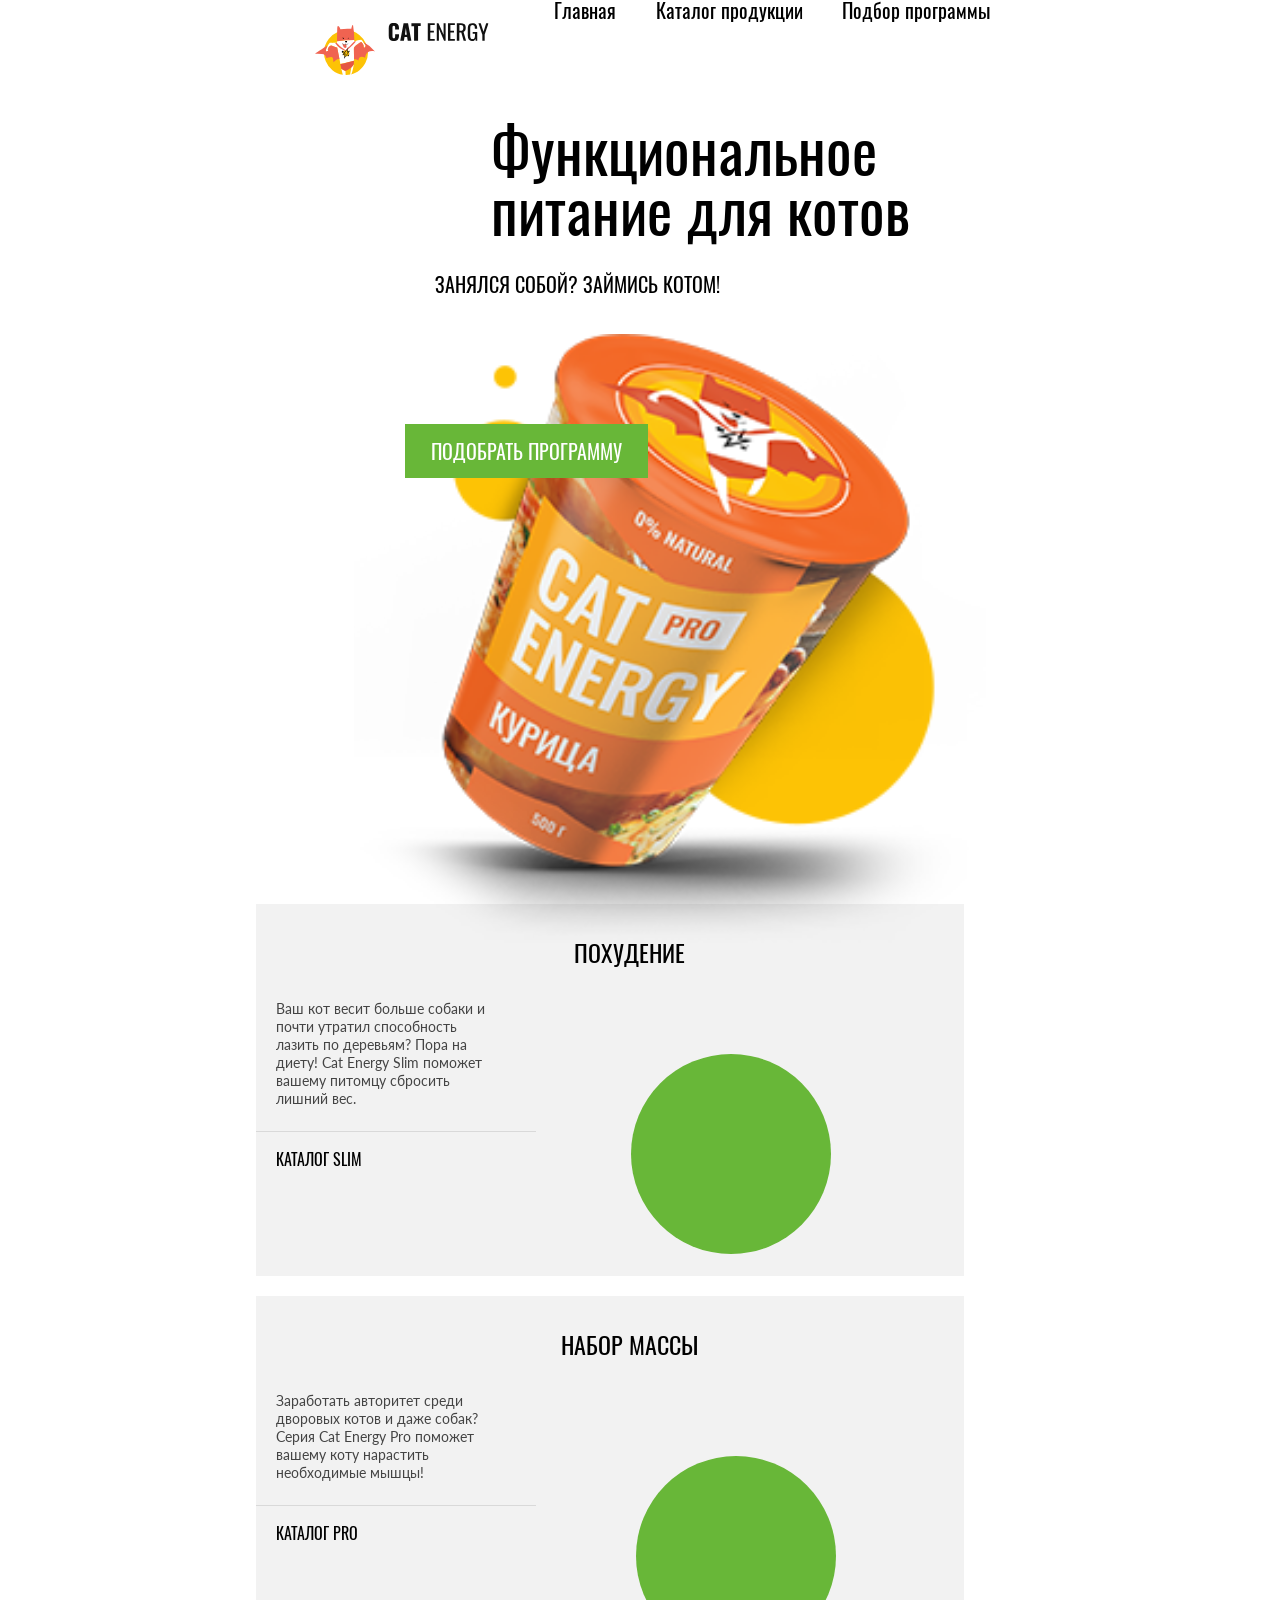
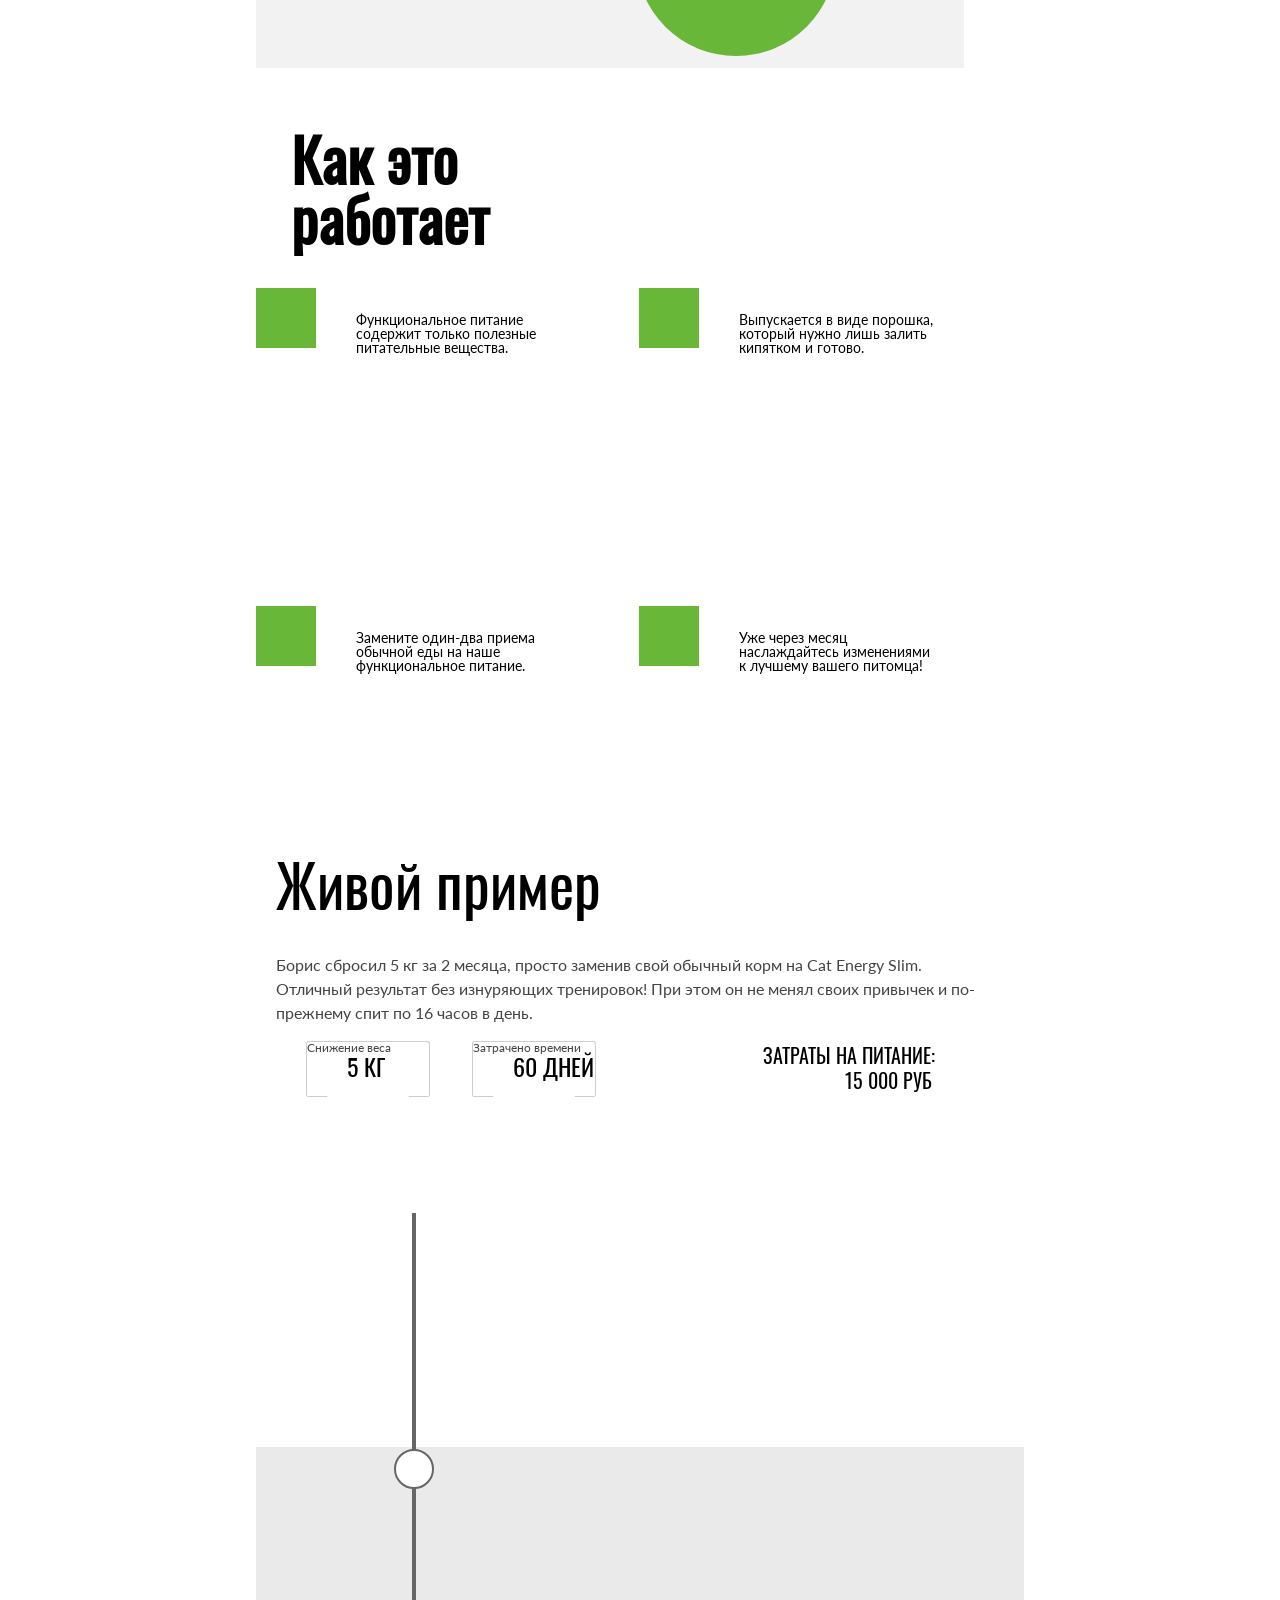
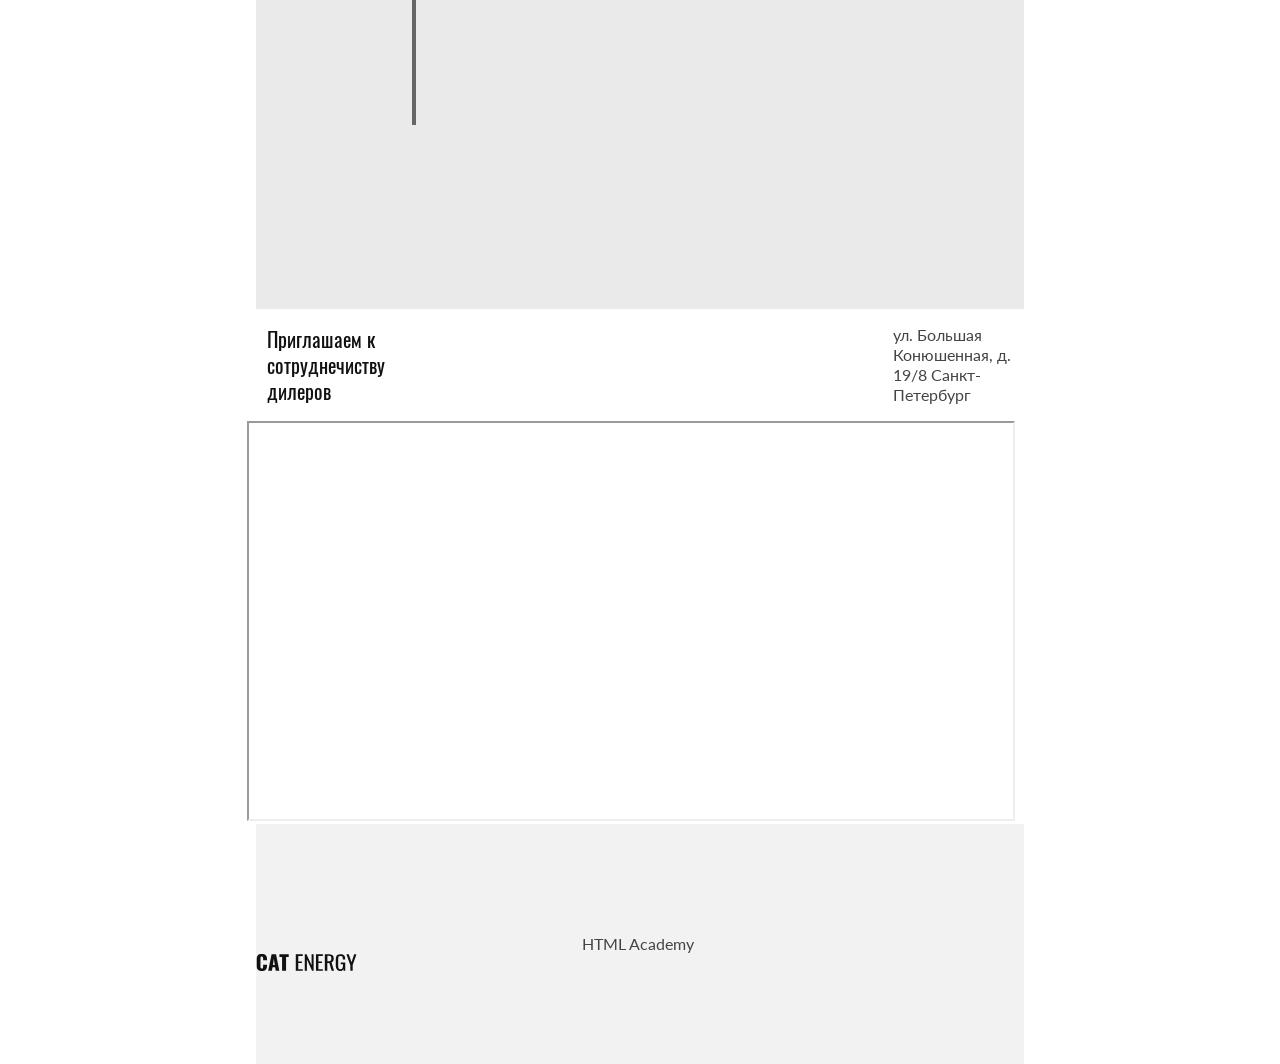
==== commit 027944a5: "Deploying to gh-pages from @ htmlacademy-adaptive/2531813-cat-energy-2@9bd3ae36651a48c60485e900a9638" ====
--- a/2/index.html
+++ b/2/index.html
@@ -1 +1 @@
-<!DOCTYPE html><html class="page" lang="ru"><head><meta charset="UTF-8"><title>Cat energy</title><meta name="viewport" content="width=device-width,initial-scale=1"><link rel="stylesheet" href="styles/styles.css"><link rel="icon" href="favicon.ico"><!-- 32×32 --><link rel="icon" href="favicons/icon.svg" type="image/svg+xml"><link rel="apple-touch-icon" href="favicons/180.png"><!-- 180×180 --><link rel="manifest" href="manifest.webmanifest"><link rel="stylesheet" href="styles/styles.css"><script src="scripts/index.js" defer="defer"></script></head><body class="page"><header class="main-header"><nav class="navigation"><a class="navigation__link"><picture><source width="70" height="59" type="image/svg+xml" media="(min-width:1440px)" srcset="images/logo-desktop.svg"><source width="60" height="50" type="image/svg+xml" media="(min-width:768px)" srcset="images/logo-tablet.svg"><img class="main-header__logo-image" src="images/logo-mobile.svg" width="33" height="38" alt="логотип кота"></picture></a><a class="navigation__link-logo"><picture><source width="118" height="21" type="image/svg+xml" media="(min-width:1440px)" srcset="/source/images/cat_energy_text.svg"><img class="main-header__logo-text" src="images/cat_energy_text.svg" width="101" height="18" alt="текст кот энергия"></picture></a><button class="navigation__toggle navigation__toggle--close" type="button"></button><ul class="navigation-list"><li class="navigation-item navigation-item--current"><a class="navigation__link" href="#">Главная</a></li><li class="navigation-item navigation-item--current"><a class="navigation__link" href="#">Каталог продукции</a></li><li class="navigation-item navigation-item--current"><a class="navigation__link" href="#">Подбор программы</a></li></ul><div class="navigation__functional"><h1 class="navigation__title">Функциональное<br>питание для котов</h1><p class="navigation__text">Занялся собой? Займись котом!</p><picture><source type="image/png" media="(min-width: 1200px)" srcset="images/nutrition-cat-energy@1x.png"><source type="image/png" media="(min-width: 768px)" srcset="images/nutrition-cat-energy@1x.png"><img class="navigation__feed" src="images/nutrition-cat-energy.png" width="280" height="270" alt="питание для кошек"></picture></div><a href="#" class="navigation__select-program">Подобрать программу</a></nav></header><main class="main-container"><section class="product-program"><ul class="product-program__list"><li class="product-program__item product-program__item--weight-loss"><h2 class="product-program__title visually-hidden">Похудение</h2><p class="product-program__text">Ваш кот весит больше собаки и почти утратил способность лазить по деревьям? Пора на диету! Cat Energy Slim поможет вашему питомцу сбросить лишний вес.</p><a class="product-program__link" href="catalog.html">Каталог SLIM</a></li><li class="product-program__item product-program__item--weight-gain"><h2 class="product-program__title visually-hidden">Набор массы</h2><p class="product-program__text">Заработать авторитет среди дворовых котов и даже собак? Серия Cat Energy Pro поможет вашему коту нарастить необходимые мышцы!</p><a class="product-program__link" href="catalog.html">Каталог Pro</a></li></ul></section><section class="how-works"><div class="how-works__wrapper"><h2 class="how-works__title visually-hidden">Как это работает</h2><ol class="how-works__list"><li class="how-works__item how-works__item--sheet"><p class="how-works__text">Функциональное питание<br>содержит только полезные<br>питательные вещества.</p></li><li class="how-works__item how-works__item--powder"><p class="how-works__text">Выпускается в виде порошка,<br>который нужно лишь залить<br>кипятком и готово.</p></li><li class="how-works__item how-works__item--cutlery"><p class="how-works__text">Замените один-два приема<br>обычной еды на наше<br>функциональное питание.</p></li><li class="how-works__item how-works__item--scales"><p class="how-works__text">Уже через месяц<br>наслаждайтесь изменениями<br>к лучшему вашего питомца!</p></li></ol></div></section><section class="example-case"><div class="example-case__wrapper"><h2 class="example-case__title visually-hidden">Живой пример</h2><p class="example-case__text">Борис сбросил 5 кг за 2 месяца, просто заменив свой обычный корм на Cat Energy Slim. Отличный результат без изнуряющих тренировок! При этом он не менял своих привычек и по-прежнему спит по 16 часов в день.</p><dl class="example-case__stats"><dt class="example-case__stat-label">Снижение веса</dt><dd class="example-case__stat-value">5 КГ</dd><dt class="example-case__stat-label">Затрачено времени</dt><dd class="example-case__stat-value">60 ДНЕЙ</dd><dd class="example-case__cost">Затраты на питание:15 000 руб.</dd><div class="example-case__slider-cat"><button class="example-case__slider" type="button" aria-label="Следующая картинка"></button></div></dl></div></section><section class="invitation"><div class="invitation__wrapper"><h2 class="invitation__title">Приглашаем к сотруднечиству дилеров</h2><p class="invitation__address"><a href="#" class="invitation__address-link">ул. Большая Конюшенная, д. 19/8 Санкт-Петербург</a></p></div></section></main><footer class="main-footer"><div class="main-footer__wrapper"><div class="main-footer__contact"><a><img class="main-footer__logo-text" src="images/cat_energy_text.svg" width="101" height="18" alt="текст кот энергия"></a></div><div class="main-footer__social"><ul class="main-footer__social-list"><li class="main-footer__social-item"><a class="social-link social-link--vkonakte" href="https://vk.com/htmlacademy">Вконтакте</a></li><li class="social-item"><a class="social-link social-link--yotube" href="https://www.youtube.com/@HTMLAcademyTV">Ютуб</a></li><li class="social-item"><a class="social-link social-link--telegram" href="https://t.me/htmlacademy">Телеграм</a></li></ul></div><div class="main-footer__copyright copyright"><a class="main-footer__link" href="https://htmlacademy.ru/study">html academy</a></div></div></footer></body></html>+<!DOCTYPE html><html class="page" lang="ru"><head><meta charset="UTF-8"><title>Cat energy</title><meta name="viewport" content="width=device-width,initial-scale=1"><link rel="stylesheet" href="styles/styles.css"><link rel="icon" href="favicon.ico"><link rel="icon" href="favicons/icon.svg" type="image/svg+xml"><link rel="apple-touch-icon" href="favicons/180.png"><link rel="manifest" href="manifest.webmanifest"><link rel="stylesheet" href="styles/styles.css"><script src="scripts/index.js" defer="defer"></script></head><body class="page"><div class="main-container"><header class="main-header"><div class="main-header__container"><a class="main-header__link"><picture><source width="70" height="59" type="image/svg+xml" media="(min-width:1440px)" srcset="images/logo-desktop.svg"><source width="60" height="50" type="image/svg+xml" media="(min-width:768px)" srcset="images/logo-tablet.svg"><img class="main-header__logo-image" src="images/logo-mobile.svg" width="33" height="38" alt="логотип кота"></picture></a><a class="main-header__link-logo"><picture><img class="main-header__logo-text" src="images/cat_energy_text.svg" width="101" height="18" alt="текст кот энергия"></picture></a><nav class="navigation"><button class="navigation__toggle navigation__toggle--close" type="button"></button><ul class="navigation-list"><li class="navigation-item navigation-item--current"><a class="navigation__link" href="#">Главная</a></li><li class="navigation-item navigation-item--current"><a class="navigation__link" href="#">Каталог продукции</a></li><li class="navigation-item navigation-item--current"><a class="navigation__link" href="#">Подбор программы</a></li></ul></nav></div><section class="main-header__functional"><h1 class="main-header__title">Функциональное<br>питание для котов</h1><p class="main-header__text">Занялся собой? Займись котом!</p><picture><source type="image/png" media="(min-width: 1200px)" srcset="images/nutrition-cat.png"><source type="image/png" media="(min-width: 768px)" width="710" height="609" srcset="images/nutrition-cat.png"><img class="main-header__feed" src="images/nutrition-cat.png" width="280" height="270" alt="питание для кошек"></picture><a href="#" class="main-header__select-program">Подобрать программу</a></section></header><main class="main-container"><section class="product-program"><ul class="product-program__list"><li class="product-program__item product-program__item--weight-loss"><h2 class="product-program__title">Похудение</h2><p class="product-program__text">Ваш кот весит больше собаки и почти утратил способность лазить по деревьям? Пора на диету! Cat Energy Slim поможет вашему питомцу сбросить лишний вес.</p><div class="product-program__gray-line"></div><a class="product-program__link" href="catalog.html">Каталог SLIM</a></li><li class="product-program__item product-program__item--weight-gain"><h2 class="product-program__title">Набор массы</h2><p class="product-program__text">Заработать авторитет среди дворовых котов и даже собак? Серия Cat Energy Pro поможет вашему коту нарастить необходимые мышцы!</p><div class="product-program__gray-line"></div><a class="product-program__link" href="catalog.html">Каталог Pro</a></li></ul></section><section class="how-works"><div class="how-works__wrapper"><h2 class="how-works__title">Как это работает</h2><ol class="how-works__list"><li class="how-works__item how-works__item--sheet"><p class="how-works__text">Функциональное питание<br>содержит только полезные<br>питательные вещества.</p></li><li class="how-works__item how-works__item--powder"><p class="how-works__text">Выпускается в виде порошка,<br>который нужно лишь залить<br>кипятком и готово.</p></li><li class="how-works__item how-works__item--cutlery"><p class="how-works__text">Замените один-два приема<br>обычной еды на наше<br>функциональное питание.</p></li><li class="how-works__item how-works__item--scales"><p class="how-works__text">Уже через месяц<br>наслаждайтесь изменениями<br>к лучшему вашего питомца!</p></li></ol></div></section><section class="example-case"><div class="example-case__wrapper"><h2 class="example-case__title">Живой пример</h2><p class="example-case__text">Борис сбросил 5 кг за 2 месяца, просто заменив свой обычный корм на Cat Energy Slim. Отличный результат без изнуряющих тренировок! При этом он не менял своих привычек и по-прежнему спит по 16 часов в день.</p><div class="example-case_stats-cost example-case_stats-cost-five"><dl class="example-case__stats"><dt class="example-case__stat-label">Снижение веса</dt><dd class="example-case__stat-value">5 КГ</dd></dl><dl class="example-case__stats example-case_stats-cost-sixsty"><dt class="example-case__stat-label">Затрачено времени</dt><dd class="example-case__stat-value">60 ДНЕЙ</dd></dl><p class="example-case__cost">Затраты на питание:<span class="example-case__sum">15 000 руб</span></p></div><div class="example-case__slider-cat"><button class="example-case__slider" type="button" aria-label="Следующая картинка"></button></div></div></section><section class="invitation"><div class="invitation__wrapper"><h2 class="invitation__title">Приглашаем к сотруднечиству дилеров</h2><p class="invitation__address"><a href="#" class="invitation__address-link">ул. Большая Конюшенная, д. 19/8 Санкт-Петербург</a></p></div><iframe class="invitation__mobile-map"></iframe></section></main><footer class="main-footer"><div class="main-footer__wrapper"><div class="main-footer__contact"><a><img class="main-footer__logo-text" src="images/cat_energy_text.svg" width="101" height="18" alt="текст кот энергия"></a></div><div class="main-footer__gray-line"></div><div class="main-footer__social"><ul class="main-footer__social-list"><li class="main-footer__social-item"><a class="social-link social-link--vkonakte" href="https://vk.com/htmlacademy">Вконтакте</a></li><li class="social-item"><a class="social-link social-link--yotube" href="https://www.youtube.com/@HTMLAcademyTV">Ютуб</a></li><li class="social-item"><a class="social-link social-link--telegram" href="https://t.me/htmlacademy">Телеграм</a></li></ul></div><div class="main-footer__gray-line"></div><div class="main-footer__copyright copyright"><a class="main-footer__link" href="https://htmlacademy.ru/study"><p class="main-footer_text-html">HTML Academy</p></a></div></div></footer></div></body></html>
--- a/2/styles/styles.css
+++ b/2/styles/styles.css
@@ -1 +1 @@
-@font-face{font-family:Lato;font-weight:400;font-style:normal;src:url(../fonts/lato/Lato-Regular.woff2)format("woff2");font-display:swap}@font-face{font-family:Oswald;font-weight:400;font-style:normal;src:url(../fonts/oswald/oswaldregular.woff2)format("woff2");font-display:swap}body{color:#000;font-family:Lato,sans-serif}li{list-style-type:none}.navigation__link{color:#000;font-family:Oswald,sans-serif;font-size:20px;font-weight:400;line-height:20px;text-decoration:none}.navigation__title{color:#fff;z-index:2;font-family:Oswald,sans-serif;font-size:36px;font-weight:400;line-height:36px;position:absolute}.navigation__text{color:#fff;z-index:2;font-family:Oswald,sans-serif;font-size:14px;font-weight:400;line-height:14px;position:absolute}.navigation__select-program{color:#fff;background-color:#68b738;padding:10px 64px;font-family:Oswald,sans-serif;font-size:16px;font-weight:400;line-height:20px;text-decoration:none}.navigation__toggle{background-color:#fff;background-image:url(/icons/stack.svg#cross);background-repeat:no-repeat;background-size:24px 24px;border:none;width:24px;height:24px}.navigation__toggle--close{background-image:url(/icons/stack.svg#burger-decoration)}.navigation__functional{background-image:url(/images/cat-language.svg);background-repeat:no-repeat;background-size:320px 302px;position:relative}.navigation__functional:after{content:"";z-index:1;background-color:#68b738e6;width:320px;height:302px;position:absolute;top:0;left:0}.navigation__cat:after{content:"";z-index:-1;background:url(/images/green-fon.png) 50%/cover no-repeat;position:absolute;inset:0}.product-program__title{color:#000;text-align:center;text-transform:uppercase;font-family:Oswald,sans-serif;font-size:24px;font-weight:400;line-height:37px}.navigation__functional{height:505px}.product-program__item--weight-loss{z-index:0;background-color:#f2f2f2;width:280px;height:266px;position:relative}.product-program__item--weight-loss:before{content:"";z-index:2;background-image:url(/icons/stack.svg#cat-sitting);background-repeat:no-repeat;width:50px;height:50px;display:inline;position:absolute}.product-program__item--weight-loss:after{content:"";z-index:1;background-color:#68b738;border-radius:50%;width:50px;height:50px;position:absolute;bottom:215px;left:30px;transform:translate(-50%)}.product-program__item--weight-gain{z-index:0;background-color:#f2f2f2;width:280px;height:266px;position:relative}.product-program__item--weight-gain:before{content:"";z-index:2;background-image:url(/icons/stack.svg#cat_coming);background-repeat:no-repeat;width:67px;height:28px;position:absolute;bottom:225px}.product-program__item--weight-gain:after{content:"";z-index:1;background-color:#68b738;border-radius:50%;width:50px;height:50px;position:absolute;bottom:215px;left:35px;transform:translate(-50%)}.product-program__item{z-index:0;background-color:#f2f2f2;width:280px;height:266px;position:relative}.navigation__feed{z-index:2;position:absolute;bottom:10px;left:5px}.product-program__text{color:#444;font-family:Lato,sans-serif;font-size:14px;font-weight:400;line-height:18px}.product-program__link{color:#000;text-transform:uppercase;font-family:Oswald,sans-serif;font-size:16px;font-weight:400;line-height:16px;text-decoration:none}.product-program__link:after{content:"";background-color:#000;width:24px;height:12px;transition:all 1.3s;display:block;-webkit-mask-image:url(/icons/stack.svg#arrow);mask-image:url(/icons/stack.svg#arrow);-webkit-mask-position:100%;-webkit-mask-size:24px 12px;mask-size:24px 12px;-webkit-mask-repeat:no-repeat;mask-repeat:no-repeat}.how-works__title{color:#000;font-family:Oswald,sans-serif;font-size:36px;line-height:40px}.how-works__text{color:#000;width:200px;margin-top:5px;margin-left:100px;font-family:Lato,sans-serif;font-size:14px;line-height:14px}.how-works__item{content:"";background-color:#68b738;background-position:50%;background-repeat:no-repeat;flex-shrink:0;width:60px;height:60px;margin-bottom:20px;display:block}.how-works__item--sheet{background-image:url(/icons/stack.svg#sheet);background-size:30px 32px}.how-works__item--powder{background-image:url(/icons/stack.svg#powder);background-size:26px 29px}.how-works__item--cutlery{background-image:url(/icons/stack.svg#cutlery);background-size:25px 30px}.how-works__item--scales{background-image:url(/icons/stack.svg#scales);background-size:26px 31px}.how-works__list{flex-direction:column;width:320px;height:300px;display:flex}.example-case{background-color:#eaeaea}.example-case__title{color:#000;font-family:Oswald,sans-serif;font-size:36px;font-weight:400;line-height:40px}.example-case__text{color:#444;font-family:Lato,sans-serif;font-size:14px;font-weight:400;line-height:18px}.example-case__stat-label{color:#444;font-family:Lato,sans-serif;font-size:12px;font-weight:400;line-height:12px}.example-case__stat-value{color:#000;font-family:Oswald,sans-serif;font-size:24px;font-weight:400;line-height:24px}.example-case__slider-cat{width:100%;height:300px}.example-case__slider{cursor:pointer;background-color:#666;border:none;width:4px;height:100%;margin-left:20px;padding:0;display:block;position:relative;top:0;left:-2px}.example-case__slider:before{content:"";background-color:#fff;border:2px solid #666;border-radius:50%;width:40px;height:40px;position:absolute;top:50%;left:50%;transform:translate(-50%,-50%)}.example-case__slider:after{content:"";background-color:#666;width:24px;height:18px;position:absolute;top:50%;left:50%;transform:translate(-50%,-50%);-webkit-mask-image:url(/icons/stack.svg#arrow-slider);mask-image:url(/icons/stack.svg#arrow-slider);-webkit-mask-position:50%;mask-position:50%;-webkit-mask-size:24px 18px;mask-size:24px 18px;-webkit-mask-repeat:no-repeat;mask-repeat:no-repeat}.invitation__title{color:#111;font-family:Oswald,sans-serif;font-size:16px;font-weight:400;line-height:20px}.invitation__address-link{color:#444;font-family:Lato,sans-serif;font-size:14px;font-weight:400;line-height:20px;text-decoration:none}.main-footer{text-decoration:none}.social-link--vkonakte{background-color:#666;-webkit-mask-image:url(/icons/stack.svg#vkontakte);mask-image:url(/icons/stack.svg#vkontakte);-webkit-mask-size:28px 22px;mask-size:28px 22px;-webkit-mask-repeat:no-repeat;mask-repeat:no-repeat}.social-link--vkonakte:hover{background-color:#68b738}.social-link--yotube{background-color:#666;-webkit-mask-image:url(/icons/stack.svg#yotube);mask-image:url(/icons/stack.svg#yotube);-webkit-mask-size:28px 22px;mask-size:28px 22px;-webkit-mask-repeat:no-repeat;mask-repeat:no-repeat}.social-link--telegram{background-color:#666;-webkit-mask-image:url(/icons/stack.svg#telegram);mask-image:url(/icons/stack.svg#telegram);-webkit-mask-size:28px 22px;mask-size:28px 22px;-webkit-mask-repeat:no-repeat;mask-repeat:no-repeat}.main-footer__social{justify-content:space-between;display:flex}.main-footer__social-list{margin:0;padding:0;list-style:none;display:flex}.main-footer__social-item{margin-right:26px}.main-footer__social-item:last-child{margin-right:0}.copyright{color:inherit;background-color:#666;justify-content:space-between;align-items:center;font-family:Lato,sans-serif;font-size:16px;font-style:normal;font-weight:400;line-height:20px;text-decoration:none;transition:all 1.3s;display:flex;-webkit-mask-image:url(/icons/stack.svg#html-academy);mask-image:url(/icons/stack.svg#html-academy);-webkit-mask-size:27px 34px;mask-size:27px 34px;-webkit-mask-repeat:no-repeat;mask-repeat:no-repeat}.main-footer__link{height:34px}.header-catalog,.navigation-catalog{text-decoration:none}.navigation-catalog__toggle{background-color:#fff;background-image:url(/icons/stack.svg#cross);background-repeat:no-repeat;background-size:24px 24px;border:none;width:24px;height:24px}.navigation-catalog__toggle--close{background-image:url(/icons/stack.svg#burger-decoration)}.main-catalog{text-decoration:none}.product-catalog__title{color:#000;margin-left:140px;font-family:Oswald,sans-serif;font-size:36px;font-weight:400;line-height:36px}.product-catalog__title-main{color:#000;font-family:Oswald,sans-serif;font-size:36px;font-weight:400;line-height:36px}.product-catalog__title-more{color:#000;font-family:Oswald,sans-serif;font-size:16px;font-weight:400;line-height:20px}.product-catalog__link{text-decoration:none}.product-catalog__subject{color:#222;text-transform:uppercase;font-family:Oswald,sans-serif;font-size:16px;font-weight:400;line-height:20px}.product-catalog__info-label,.product-catalog__info-value{color:#444;font-family:Lato,sans-serif;font-size:12px;font-weight:400;line-height:16px}.product-catalog__order-button{color:#fff;text-transform:uppercase;background-color:#68b738;padding:10px 109px;font-family:Oswald,sans-serif;font-size:16px;font-weight:400;line-height:20px;text-decoration:none}.product-catalog__text{color:#444;font-family:Lato,sans-serif;font-size:12px;font-weight:400;line-height:16px}.product-catalog__show-button{color:#444;text-transform:uppercase;background-color:#f2f2f2;border:none;width:280px;padding:10px 94px;font-family:Oswald,sans-serif;font-size:16px;font-weight:400;line-height:20px;text-decoration:none}.product-catalog__item--chiken-500g{background-image:url(/images/cat-energy-chicen.jpg);background-repeat:no-repeat;background-size:68px 86px}.product-catalog__item--chiken-1000g{background-image:url(/images/cat-energy-pro-chicen.jpg);background-repeat:no-repeat;background-size:68px 86px}.product-catalog__item--fish-500g{background-image:url(/images/cat-energy-fish.jpg);background-repeat:no-repeat;background-size:68px 86px}.product-catalog__item--fish-1000g{background-image:url(/images/cat-energy-pro-fish.jpg);background-repeat:no-repeat;background-size:68px 86px}.product-catalog__item--buckwheat-500g{background-image:url(/images/cat-energy-buckwheat.jpg);background-repeat:no-repeat;background-size:68px 86px}.product-catalog__item--buckwheat-1000g{background-image:url(/images/cat-energy-pro-buckwheat.jpg);background-repeat:no-repeat;background-size:68px 86px}.product-catalog__item--rice-500g{background-image:url(/images/cat-energy-rice.jpg);background-repeat:no-repeat;background-size:68px 86px}.product-catalog__item--more-goods{flex-direction:column;justify-content:flex-end;height:207px;display:flex;position:relative}.product-catalog__item--more-goods:after{content:"";background-image:url(/icons/stack.svg#plus);background-repeat:no-repeat;width:30px;height:30px;position:absolute;top:30px;left:120px}.additional-products__title{color:#000;font-family:Oswald,sans-serif;font-size:24px;font-weight:400;line-height:24px}.additional-products__text{color:#222;font-family:Oswald,sans-serif;font-size:16px;font-weight:400;line-height:16px}.additional-products__info-title,.additional-products__info-price{color:#444;font-family:Lato,sans-serif;font-size:14px;font-weight:400;line-height:14px}.additional-products__orders{color:#fff;text-transform:uppercase;background-color:#68b738;padding:10px 109px;font-family:Oswald,sans-serif;font-size:16px;font-weight:400;line-height:20px;text-decoration:none}.additional-products__text-orders{color:#fff;background-color:#68b738d9;font-family:lato,sans-serif;font-size:16px;font-weight:400;line-height:20px}.promotions-products__title{color:#000;font-family:Oswald,sans-serif;font-size:24px;font-weight:400;line-height:24px}.promotions-products__text{color:#000;font-family:Oswald,sans-serif;font-size:16px;font-weight:400;line-height:24px}.promotions-products__subscribe-button{color:#fff;text-transform:uppercase;background-color:#68b738;border:none;padding:15px 82px;font-family:Oswald,sans-serif;font-size:16px;font-weight:400;line-height:20px;text-decoration:none}.invitation-catalog__title{color:#111;font-family:Oswald,sans-serif;font-size:16px;font-weight:400;line-height:20px}.invitation-catalog__address-link{color:#444;font-family:Lato,sans-serif;font-size:14px;font-weight:400;line-height:20px;text-decoration:none}.invitation-catalog{background-color:#f2f2f2}.catalog-footer{text-decoration:none}.catalog-footer__social-link--vkonakte{background-color:#666;-webkit-mask-image:url(/icons/stack.svg#vkontakte);mask-image:url(/icons/stack.svg#vkontakte);-webkit-mask-size:28px 22px;mask-size:28px 22px;-webkit-mask-repeat:no-repeat;mask-repeat:no-repeat}.catalog-footer__social-link--yotube{background-color:#666;-webkit-mask-image:url(/icons/stack.svg#yotube);mask-image:url(/icons/stack.svg#yotube);-webkit-mask-size:28px 22px;mask-size:28px 22px;-webkit-mask-repeat:no-repeat;mask-repeat:no-repeat}.catalog-footer__social-link--telegram{background-color:#666;-webkit-mask-image:url(/icons/stack.svg#telegram);mask-image:url(/icons/stack.svg#telegram);-webkit-mask-size:28px 22px;mask-size:28px 22px;-webkit-mask-repeat:no-repeat;mask-repeat:no-repeat}.catalog-footer__social{justify-content:space-between;display:flex}.catalog-footer__social-list{margin:0;padding:0;list-style:none;display:flex}.catalog-footer__social-item{margin-right:26px}.catalog-footer__social-item:last-child{margin-right:0}.copyright{color:inherit;background-color:#666;justify-content:space-between;align-items:center;font-family:Lato,sans-serif;font-size:16px;font-style:normal;font-weight:400;line-height:20px;text-decoration:none;transition:all 1.3s;display:flex;-webkit-mask-image:url(/icons/stack.svg#html-academy);mask-image:url(/icons/stack.svg#html-academy);-webkit-mask-size:27px 34px;mask-size:27px 34px;-webkit-mask-repeat:no-repeat;mask-repeat:no-repeat}.catalog-footer__link{height:34px}+@font-face{font-family:Lato;font-weight:400;font-style:normal;src:url(../fonts/lato/Lato-Regular.woff2)format("woff2");font-display:swap}@font-face{font-family:Oswald;font-weight:400;font-style:normal;src:url(../fonts/oswald/oswaldregular.woff2)format("woff2");font-display:swap}body{color:#000;margin:0;font-family:Lato,sans-serif}*,:before,:after{box-sizing:border-box}img{object-fit:contain;max-width:100%;height:auto}.main-header__link{color:#000;font-family:Oswald,Arial,sans-serif;font-size:20px;font-weight:400;line-height:20px;text-decoration:none}.main-header__container{height:38px;margin-bottom:16px;display:flex}@media (width>=1440px){.main-header__container{width:1440px;height:59px;display:flex}.main-header{max-width:1220px;margin:0 auto}.main-header__container{justify-content:space-between;align-items:center;width:100%;display:flex}.main-header__link,.main-header__link-logo{flex:none}}.main-header__functional{background-image:url(/images/cat-language.svg);background-repeat:no-repeat;background-size:320px 302px;flex-direction:column;align-items:center;height:460px;display:flex;position:relative}@media (width>=768px){.main-header__functional{background-color:#0000;background-image:none;height:610px}}.main-header__logo-image{margin:13px 56px 0 20px}@media (width>=768px){.main-header__logo-image{margin:25px 13px 0 30px}}.main-header__functional:after{content:"";z-index:1;background-color:#68b738e6;width:320px;height:302px;position:absolute;top:0;left:0}@media (width>=768px){.main-header__functional:after{background-color:#0000}}.main-header__feed{z-index:2;position:absolute;top:170px;left:5px}@media (width>=768px){.main-header__feed{z-index:1;width:710px;height:609px;position:relative;top:280px;left:30px}}.main-header__title{color:#fff;z-index:2;font-family:Oswald,Arial,sans-serif;font-size:36px;font-weight:400;line-height:36px;position:absolute}@media (width>=768px){.main-header__title{color:#000;margin-top:65px;margin-left:120px;font-family:Oswald,Arial,sans-serif;font-size:60px;font-weight:400;line-height:60px}}@media (width>=1440px){.main-header__title{color:#000;margin-top:65px;margin-left:0;font-family:Oswald,Arial,sans-serif;font-size:60px;font-weight:400;line-height:60px;left:-600px}}.main-header__text{color:#fff;z-index:2;text-transform:uppercase;font-family:Oswald,Arial,sans-serif;font-size:14px;font-weight:400;line-height:14px;position:absolute;top:100px}@media (width>=768px){.main-header__text{color:#000;font-family:Oswald,Arial,sans-serif;font-size:20px;font-weight:400;line-height:20px;top:200px;left:150px}}@media (width>=1440px){.main-header__text{color:#000;font-family:Oswald,sans-serif;font-size:20px;font-weight:400;line-height:20px;top:200px;left:-590px}}.main-header__select-program{color:#fff;text-transform:uppercase;background-color:#68b738;padding:10px 64px;font-family:Oswald,sans-serif;font-size:16px;font-weight:400;line-height:20px;text-decoration:none;position:absolute;top:420px}@media (width>=768px){.main-header__select-program{color:#fff;z-index:2;text-transform:uppercase;background-color:#68b738;padding:14px 26px;font-family:Oswald,sans-serif;font-size:20px;font-weight:400;line-height:26px;text-decoration:none;position:absolute;top:370px;left:120px}}@media (width>=1440px){.main-header__select-program{color:#fff;z-index:2;text-transform:uppercase;background-color:#68b738;padding:14px 26px;font-family:Oswald,sans-serif;font-size:20px;font-weight:400;line-height:26px;text-decoration:none;position:absolute;top:370px;left:-600px}.main-header__functional{background-image:url(/images/cat-language.svg);background-repeat:no-repeat;background-size:720px 694px;flex-direction:column;height:694px;margin:0 auto;padding-left:190px;display:flex;top:-80px;left:550px}.main-header__title,.main-header__text,.main-header__select-program{margin-bottom:16px}.main-header__select-program{align-self:flex-start}.main-header__feed{z-index:2;margin-left:auto}.main-header__functional:after{content:"";z-index:1;background-color:#68b738e6;width:720px;height:694px;position:absolute;top:0;left:0}}.navigation li{list-style-type:none}.navigation__toggle{background-color:#fff;background-image:url(/icons/stack.svg#cross);background-repeat:no-repeat;background-size:24px 24px;border:none;width:24px;height:24px;margin-right:20px}.navigation__toggle--close{background-image:url(/icons/stack.svg#burger-decoration);margin-top:20px}.main-header__logo-text{margin:23px 65px 0 0}@media (width>=768px){.navigation__toggle,.navigation__toggle--close{display:none}}@media (width>=320px){.navigation-list{display:none}}@media (width>=768px){.navigation__link{color:#000;font-family:Oswald,Arial,sans-serif;font-size:20px;font-weight:400;line-height:20px;text-decoration:none;position:static}}@media (width>=1440px){.navigation__link{color:#fff;font-family:Oswald,Arial,sans-serif;font-size:20px;font-weight:400;line-height:20px;text-decoration:none;position:static}}@media (width>=768px){.navigation-list{justify-content:space-between;width:436px;margin:0;padding:0;list-style:none;display:flex}.navigation-item{flex:none}}@media (width>=1440px){.navigation{z-index:3}}.product-program__title{color:#000;text-align:center;text-transform:uppercase;margin:30px 52px 0 90px;font-family:Oswald,Arial,sans-serif;font-size:24px;font-weight:400;line-height:37px}.product-program__list{min-width:280px;padding:0}@media (width>=768px){.product-program__list{min-width:768px;margin-top:100px}}.product-program__item--weight-loss{z-index:0;background-color:#f2f2f2;width:280px;height:266px;position:relative}@media (width>=1440px){.product-program__item--weight-loss{z-index:0;background-color:#f2f2f2;margin-left:110px;margin-right:80px;position:relative}}.product-program__item--weight-loss:before{content:"";z-index:2;background-image:url(/icons/stack.svg#cat-sitting);background-repeat:no-repeat;width:50px;height:50px;margin:21px 0 0 20px;display:inline;position:absolute}@media (width>=768px){.product-program__item--weight-loss:before{z-index:2;background-image:url(/icons/stack.svg#cat-sitting);background-repeat:no-repeat;width:140px;height:195px;display:inline;position:absolute;top:120px;left:430px}}.product-program__item--weight-loss:after{content:"";z-index:1;background-color:#68b738;border-radius:50%;width:50px;height:50px;position:absolute;top:20px;left:45px;transform:translate(-50%)}@media (width>=768px){.product-program__item--weight-loss:after{content:"";z-index:1;background-color:#68b738;border-radius:50%;width:200px;height:200px;position:absolute;top:150px;left:475px;transform:translate(-50%)}}.product-program__item--weight-gain{z-index:0;background-color:#f2f2f2;width:280px;height:266px;position:relative}.product-program__item--weight-gain:before{content:"";z-index:2;background-image:url(/icons/stack.svg#cat_coming);background-repeat:no-repeat;width:67px;height:28px;position:absolute;top:30px;left:12px}@media (width>=768px){.product-program__item--weight-gain:before{content:"";z-index:2;background-image:url(/icons/stack.svg#cat_coming);background-repeat:no-repeat;width:268px;height:112px;position:absolute;top:210px;left:320px}}.product-program__item--weight-gain:after{content:"";z-index:1;background-color:#68b738;border-radius:50%;width:50px;height:50px;position:absolute;bottom:200px;left:48px;transform:translate(-50%)}@media (width>=768px){.product-program__item--weight-gain:after{content:"";z-index:1;background-color:#68b738;border-radius:50%;width:200px;height:200px;position:absolute;top:160px;left:480px;transform:translate(-50%)}}.product-program__item{z-index:0;background-color:#f2f2f2;width:280px;height:266px;margin-bottom:20px;list-style-type:none;position:relative;overflow:hidden}@media (width>=768px){.product-program__item{z-index:0;background-color:#f2f2f2;width:708px;height:372px;position:relative;top:140px}}@media (width>=1440px){.product-program__item{z-index:0;background-color:#f2f2f2;width:570px;height:374px;position:relative;top:140px}}.navigation__feed{z-index:2;position:absolute;bottom:10px;left:5px}.product-program__text{color:#444;text-align:left;width:227px;margin:29px 0 0 20px;font-family:Lato,sans-serif;font-size:14px;font-weight:400;line-height:18px}.product-program__link{color:#000;text-transform:uppercase;margin:19px 0 0 20px;font-family:Oswald,sans-serif;font-size:16px;font-weight:400;line-height:16px;text-decoration:none;display:inline-block}.product-program__link:after{content:"";background-color:#000;width:24px;height:12px;transition:all 1.3s;display:block;position:absolute;bottom:22px;left:120px;-webkit-mask-image:url(/icons/stack.svg#arrow);mask-image:url(/icons/stack.svg#arrow);-webkit-mask-size:24px 12px;mask-size:24px 12px;-webkit-mask-repeat:no-repeat;mask-repeat:no-repeat}@media (width>=1440px){.main-container{min-width:1440px}.product-program__list{width:1440px;height:570px;margin:0 auto;padding:0;list-style:none;display:flex}}.product-program__gray-line{background-color:#d9d9d9;width:280px;height:1px;margin-top:23px}.how-works{position:relative}.how-works__wrapper{width:280px;height:380px}@media (width>=1440px){.how-works__wrapper{width:1440px}}@media (width>=768px){.how-works{min-width:768px;margin-top:180px;position:relative}}.how-works__title{color:#000;width:375px;margin:0 0 40px;padding:0;font-family:Oswald,Arial,sans-serif;font-size:36px;line-height:40px;display:flex}@media (width>=768px){.how-works__title{color:#000;margin-left:35px;padding:0;font-family:Oswald,Arial,sans-serif;font-size:60px;line-height:60px}}.how-works__text{color:#000;z-index:1;width:200px;margin-top:5px;margin-left:80px;font-family:Lato,Arial,sans-serif;font-size:14px;line-height:14px;position:absolute}@media (width>=1440px){.how-works__text{color:#000;z-index:1;width:200px;margin-top:5px;margin-left:100px;font-family:Lato,Arial,sans-serif;font-size:14px;line-height:14px;position:absolute;top:300px}}.how-works__item{content:"";background-color:#68b738;background-position:50%;background-repeat:no-repeat;flex-shrink:0;width:60px;height:60px;margin-bottom:20px;display:block}.how-works__item--sheet{background-image:url(/icons/stack.svg#sheet);background-size:30px 32px}@media (width>=768px){.how-works__item--sheet:after{content:"";background-image:url(/icons/stack.svg#one);width:112px;height:280px;position:absolute;top:75px;left:130px}}@media (width>=1440px){.how-works__item--sheet:after{content:"";background-image:url(/icons/stack.svg#one);width:112px;height:280px;position:absolute;top:10px;left:150px}}.how-works__item--powder{background-image:url(/icons/stack.svg#powder);background-size:26px 29px}@media (width>=768px){.how-works__item--powder:after{content:"";z-index:0;background-image:url(/icons/stack.svg#two);width:134px;height:280px;position:absolute;top:75px;left:520px}}@media (width>=1440px){.how-works__item--powder:after{content:"";background-image:url(/icons/stack.svg#two);width:134px;height:280px;position:absolute;inset:0 0 0 550px}}.how-works__item--cutlery{background-image:url(/icons/stack.svg#cutlery);background-size:25px 30px}@media (width>=768px){.how-works__item--cutlery:after{content:"";background-image:url(/icons/stack.svg#three);width:112px;height:280px;position:absolute;top:400px;left:525px}}@media (width>=1440px){.how-works__item--cutlery:after{content:"";background-image:url(/icons/stack.svg#three);width:112px;height:280px;position:absolute;top:10px;left:940px}}.how-works__item--scales{background-image:url(/icons/stack.svg#scales);background-size:26px 31px}@media (width>=768px){.how-works__item--scales:after{content:"";background-image:url(/icons/stack.svg#four);width:112px;height:280px;position:absolute;top:400px;left:130px}}@media (width>=1440px){.how-works__item--scales:after{content:"";background-image:url(/icons/stack.svg#four);width:112px;height:280px;position:absolute;top:10px;left:1340px}}.how-works__list{flex-direction:column;width:320px;height:300px;padding:0;display:flex}@media (width>=768px){.how-works__list{grid-template-rows:repeat(2,280px);grid-template-columns:repeat(2,230px);gap:38px 153px;display:grid}}@media (width>=1440px){.how-works__list{grid-template-columns:230px 246px 248px 250px;display:grid;position:relative}}@media (width>=768px){.how-works__item{background-color:#68b738;padding:20px}}.example-case{background-color:#eaeaea;width:320px;height:659px;margin-top:49px}@media (width>=768px){.example-case{background:linear-gradient(0deg,#eaeaea 462px,#0000 462px);width:768px;height:1081px;margin-top:320px}}@media (width>=1440px){.example-case{background:linear-gradient(0deg,#eaeaea 462px,#0000 462px);width:1440px;height:598px;margin-top:320px;position:relative}}.example-case__title{color:#000;margin:25px 105px 40px 20px;font-family:Oswald,Arial,sans-serif;font-size:36px;font-weight:400;line-height:40px}@media (width>=768px){.example-case__title{color:#000;font-family:Oswald,Arial,sans-serif;font-size:60px;font-weight:400;line-height:60px;display:flex}}@media (width>=1440px){.example-case__title{color:#000;margin-left:110px;font-family:Oswald,Arial,sans-serif;font-size:60px;font-weight:400;line-height:60px}}.example-case__text{color:#444;max-width:280px;margin:0 20px;font-family:Lato,Arial,sans-serif;font-size:14px;font-weight:400;line-height:18px}@media (width>=768px){.example-case__text{max-width:708px;font-size:16px;line-height:24px}}@media (width>=1440px){.example-case__text{text-align:left;width:438px;margin-left:110px;font-size:16px;line-height:24px}}.example-case__stat-label{color:#444;font-family:Lato,Arial,sans-serif;font-size:12px;font-weight:400;line-height:12px}.example-case__stat-value{color:#000;font-family:Oswald,Arial,sans-serif;font-size:24px;font-weight:400;line-height:24px}.example-case__slider-cat{width:100%;height:300px}@media (width>=768px){.example-case__slider-cat{width:560px;height:512px;margin-top:100px}}@media (width>=1440px){.example-case__slider-cat{width:560px;height:512px;margin-top:100px;position:absolute;top:-100px;right:-200px}}.example-case__slider{cursor:pointer;background-color:#666;border:none;width:4px;height:100%;margin-left:158px;padding:0;display:block;position:relative;top:0;left:-2px}.example-case__slider:before{content:"";background-color:#fff;border:2px solid #666;border-radius:50%;width:40px;height:40px;position:absolute;top:50%;left:50%;transform:translate(-50%,-50%)}.example-case__slider:after{content:"";background-color:#666;width:24px;height:18px;position:absolute;top:50%;left:50%;transform:translate(-50%,-50%);-webkit-mask-image:url(/icons/stack.svg#arrow-slider);mask-image:url(/icons/stack.svg#arrow-slider);-webkit-mask-position:50%;mask-position:50%;-webkit-mask-size:24px 18px;mask-size:24px 18px;-webkit-mask-repeat:no-repeat;mask-repeat:no-repeat}.example-case__stats{border-top:1px solid #cdcdcd;border-left:1px solid #cdcdcd;border-right:1px solid #cdcdcd;border-radius:3px;width:124px;height:56px;margin-left:20px;padding-bottom:1px;position:relative}.example-case__stats:after{content:"";z-index:-1;background-color:#cdcdcd;border-radius:0 0 3px 3px;width:100%;height:1px;position:absolute;bottom:0;left:0}.example-case__stats:before{content:"";z-index:1;background-color:#fff;border-radius:0 0 3px 3px;width:calc(100% - 40px);height:1px;position:absolute;bottom:0;left:50%;transform:translate(-50%)}.example-case__cost{color:#000;margin-left:66px;font-family:Oswald,Arial,sans-serif;font-size:14px;font-weight:400;line-height:20px}@media (width>=768px){.example-case__cost{color:#000;text-transform:uppercase;margin-left:167px;font-family:Oswald,Arial,sans-serif;font-size:20px;font-weight:400;line-height:20px}.example-case_stats-cost{display:flex}.example-case__sum{margin-top:5px;margin-left:82px;display:block}.example-case_stats-cost-five{margin-left:30px}.example-case_stats-cost-sixsty{margin-left:42px}}.example-case_stats-cost{flex-wrap:wrap;display:flex}.invitation__title{color:#111;width:140px;height:60px;margin-left:20px;font-family:Oswald,Arial,sans-serif;font-size:16px;font-weight:400;line-height:20px}@media (width>=768px){.invitation__title{color:#111;width:140px;height:60px;font-family:Oswald,Arial,sans-serif;font-size:20px;font-weight:400;line-height:26px}}.invitation__address-link{color:#444;font-family:Lato,Arial,sans-serif;font-size:14px;font-weight:400;line-height:20px;text-decoration:none}@media (width>=768px){.invitation__address-link{color:#444;width:157px;height:80px;font-family:Lato,Arial,sans-serif;font-size:16px;font-weight:400;line-height:20px;text-decoration:none}}.invitation__wrapper{flex-wrap:wrap;display:flex}@media (width>=768px){.invitation__wrapper{flex-wrap:wrap;justify-content:space-between;width:786px;display:flex}}@media (width>=1440px){.invitation__wrapper{flex-wrap:wrap;justify-content:flex-start;align-items:center;width:1440px;height:400px;margin-left:110px;display:flex}}.invitation__address{width:140px;height:60px}@media (width>=768px){.invitation__address{height:80px}}.invitation__mobile-map{background-image:url(/icons/stack.svg#mobile-map);width:320px;height:362px}@media (width>=768px){.invitation__mobile-map{background-image:url(/icons/stack.svg#mobile-map);width:768px;height:400px}}.main-footer__wrapper{flex-direction:column;align-items:center;width:320px;height:240px;display:flex}@media (width>=768px){.main-footer__wrapper{flex-direction:row;width:768px;display:flex}}@media (width>=1440px){.main-footer__wrapper{flex-direction:row;justify-content:space-around;width:1440px;height:169px;display:flex}}.main-footer{background-color:#f2f2f2;width:320px;text-decoration:none}@media (width>=768px){.main-footer{background-color:#f2f2f2;width:768px;text-decoration:none}}@media (width>=1440px){.main-footer{background-color:#f2f2f2;width:1440px;height:169px;text-decoration:none}}.social-link--vkonakte{background-color:#666;-webkit-mask-image:url(/icons/stack.svg#vkontakte);mask-image:url(/icons/stack.svg#vkontakte);-webkit-mask-size:28px 22px;mask-size:28px 22px;-webkit-mask-repeat:no-repeat;mask-repeat:no-repeat}.social-link--vkonakte:hover{background-color:#68b738}.social-link--yotube{background-color:#666;-webkit-mask-image:url(/icons/stack.svg#yotube);mask-image:url(/icons/stack.svg#yotube);-webkit-mask-size:28px 22px;mask-size:28px 22px;-webkit-mask-repeat:no-repeat;mask-repeat:no-repeat}.social-link--telegram{background-color:#666;-webkit-mask-image:url(/icons/stack.svg#telegram);mask-image:url(/icons/stack.svg#telegram);-webkit-mask-size:28px 22px;mask-size:28px 22px;-webkit-mask-repeat:no-repeat;mask-repeat:no-repeat}.main-footer__social{justify-content:space-between;align-items:center;height:62px;display:flex}.main-footer__social-list{list-style:none;display:flex}.main-footer_text-html{color:#444;width:113px;height:20px;margin:0 140px 0 0;font-family:Lato,Arial,sans-serif;font-size:16px;font-weight:400;line-height:20px}.main-footer__gray-line{border:1px solid #d9d9d9;width:280px;margin-top:20px}@media (width>=768px){.main-footer__gray-line{display:none}}.main-footer__copyright{align-items:center;width:280px;height:34px;display:flex}.main-footer__link{align-items:center;text-decoration:none;display:flex}.main-footer__link:after{content:"";background-image:url(/icons/stack.svg#html-academy);background-size:cover;width:27px;height:34px;display:block}.main-footer__logo-text{margin-top:40px}.header-catalog,.navigation-catalog{text-decoration:none}.navigation-catalog__toggle{background-color:#fff;background-image:url(/icons/stack.svg#cross);background-repeat:no-repeat;background-size:24px 24px;border:none;width:24px;height:24px}.navigation-catalog__toggle--close{background-image:url(/icons/stack.svg#burger-decoration)}.main-catalog{text-decoration:none}.product-catalog__title{color:#000;margin-left:140px;font-family:Oswald,Arial,sans-serif;font-size:36px;font-weight:400;line-height:36px}.product-catalog__title-main{color:#000;font-family:Oswald,Arial,sans-serif;font-size:36px;font-weight:400;line-height:36px}.product-catalog__title-more{color:#000;font-family:Oswald,Arial,sans-serif;font-size:16px;font-weight:400;line-height:20px}.product-catalog__link{text-decoration:none}.product-catalog__subject{color:#222;text-transform:uppercase;font-family:Oswald,Arial,sans-serif;font-size:16px;font-weight:400;line-height:20px}.product-catalog__info-label,.product-catalog__info-value{color:#444;font-family:Lato,Arial,sans-serif;font-size:12px;font-weight:400;line-height:16px}.product-catalog__order-button{color:#fff;text-transform:uppercase;background-color:#68b738;padding:10px 109px;font-family:Oswald,Arial,sans-serif;font-size:16px;font-weight:400;line-height:20px;text-decoration:none}.product-catalog__text{color:#444;font-family:Lato,Arial,sans-serif;font-size:12px;font-weight:400;line-height:16px}.product-catalog__show-button{color:#444;text-transform:uppercase;background-color:#f2f2f2;border:none;width:280px;padding:10px 94px;font-family:Oswald,Arial,sans-serif;font-size:16px;font-weight:400;line-height:20px;text-decoration:none}.product-catalog__item--chiken-500g{background-image:url(/images/cat-energy-chicen.jpg);background-repeat:no-repeat;background-size:68px 86px}.product-catalog__item--chiken-1000g{background-image:url(/images/cat-energy-pro-chicen.jpg);background-repeat:no-repeat;background-size:68px 86px}.product-catalog__item--fish-500g{background-image:url(/images/cat-energy-fish.jpg);background-repeat:no-repeat;background-size:68px 86px}.product-catalog__item--fish-1000g{background-image:url(/images/cat-energy-pro-fish.jpg);background-repeat:no-repeat;background-size:68px 86px}.product-catalog__item--buckwheat-500g{background-image:url(/images/cat-energy-buckwheat.jpg);background-repeat:no-repeat;background-size:68px 86px}.product-catalog__item--buckwheat-1000g{background-image:url(/images/cat-energy-pro-buckwheat.jpg);background-repeat:no-repeat;background-size:68px 86px}.product-catalog__item--rice-500g{background-image:url(/images/cat-energy-rice.jpg);background-repeat:no-repeat;background-size:68px 86px}.product-catalog__item--more-goods{flex-direction:column;justify-content:flex-end;height:207px;display:flex;position:relative}.product-catalog__item--more-goods:after{content:"";background-image:url(/icons/stack.svg#plus);background-repeat:no-repeat;width:30px;height:30px;position:absolute;top:30px;left:120px}.additional-products__title{color:#000;font-family:Oswald,Arial,sans-serif;font-size:24px;font-weight:400;line-height:24px}.additional-products__text{color:#222;font-family:Oswald,Arial,sans-serif;font-size:16px;font-weight:400;line-height:16px}.additional-products__info-title,.additional-products__info-price{color:#444;font-family:Lato,Arial,sans-serif;font-size:14px;font-weight:400;line-height:14px}.additional-products__orders{color:#fff;text-transform:uppercase;background-color:#68b738;padding:10px 109px;font-family:Oswald,Arial,sans-serif;font-size:16px;font-weight:400;line-height:20px;text-decoration:none}.additional-products__text-orders{color:#fff;font-family:Lato,Arial,sans-serif;font-size:16px;font-weight:400;line-height:20px}.additional-products__cat-backpack{background-image:url(styles/images/cat-backpack.jpg);width:280px;height:290px}.promotions-products__title{color:#000;font-family:Oswald,Arial,sans-serif;font-size:24px;font-weight:400;line-height:24px}.promotions-products__text{color:#000;font-family:Oswald,Arial,sans-serif;font-size:16px;font-weight:400;line-height:24px}.promotions-products__subscribe-button{color:#fff;text-transform:uppercase;background-color:#68b738;border:none;padding:15px 82px;font-family:Oswald,Arial,sans-serif;font-size:16px;font-weight:400;line-height:20px;text-decoration:none}.invitation-catalog__title{color:#111;font-family:Oswald,Arial,sans-serif;font-size:16px;font-weight:400;line-height:20px}.invitation-catalog__address-link{color:#444;font-family:Lato,Arial,sans-serif;font-size:14px;font-weight:400;line-height:20px;text-decoration:none}.invitation-catalog{background-color:#f2f2f2}.catalog-footer{text-decoration:none}.catalog-footer__social-link--vkonakte{background-color:#666;-webkit-mask-image:url(/icons/stack.svg#vkontakte);mask-image:url(/icons/stack.svg#vkontakte);-webkit-mask-size:28px 22px;mask-size:28px 22px;-webkit-mask-repeat:no-repeat;mask-repeat:no-repeat}.catalog-footer__social-link--yotube{background-color:#666;-webkit-mask-image:url(/icons/stack.svg#yotube);mask-image:url(/icons/stack.svg#yotube);-webkit-mask-size:28px 22px;mask-size:28px 22px;-webkit-mask-repeat:no-repeat;mask-repeat:no-repeat}.catalog-footer__social-link--telegram{background-color:#666;-webkit-mask-image:url(/icons/stack.svg#telegram);mask-image:url(/icons/stack.svg#telegram);-webkit-mask-size:28px 22px;mask-size:28px 22px;-webkit-mask-repeat:no-repeat;mask-repeat:no-repeat}.catalog-footer__social{justify-content:space-between;display:flex}.catalog-footer__social-list{margin:0;padding:0;list-style:none;display:flex}.catalog-footer__social-item{margin-right:26px}.catalog-footer__social-item:last-child{margin-right:0}.catalog-footer__link{height:34px}.visually-hidden{clip:rect(0,0,0,0);white-space:nowrap;color:#0000;border:0;width:1px;height:1px;margin:-1px;padding:0;position:absolute;overflow:hidden}.main-container{flex-direction:column;justify-content:center;align-items:center;min-height:100vh;display:flex}
--- a/2/styles/styles.css
+++ b/2/styles/styles.css
@@ -1 +1 @@
-@font-face{font-family:Lato;font-weight:400;font-style:normal;src:url(../fonts/lato/Lato-Regular.woff2)format("woff2");font-display:swap}@font-face{font-family:Oswald;font-weight:400;font-style:normal;src:url(../fonts/oswald/oswaldregular.woff2)format("woff2");font-display:swap}body{color:#000;font-family:Lato,sans-serif}li{list-style-type:none}.navigation__link{color:#000;font-family:Oswald,sans-serif;font-size:20px;font-weight:400;line-height:20px;text-decoration:none}.navigation__title{color:#fff;z-index:2;font-family:Oswald,sans-serif;font-size:36px;font-weight:400;line-height:36px;position:absolute}.navigation__text{color:#fff;z-index:2;font-family:Oswald,sans-serif;font-size:14px;font-weight:400;line-height:14px;position:absolute}.navigation__select-program{color:#fff;background-color:#68b738;padding:10px 64px;font-family:Oswald,sans-serif;font-size:16px;font-weight:400;line-height:20px;text-decoration:none}.navigation__toggle{background-color:#fff;background-image:url(/icons/stack.svg#cross);background-repeat:no-repeat;background-size:24px 24px;border:none;width:24px;height:24px}.navigation__toggle--close{background-image:url(/icons/stack.svg#burger-decoration)}.navigation__functional{background-image:url(/images/cat-language.svg);background-repeat:no-repeat;background-size:320px 302px;position:relative}.navigation__functional:after{content:"";z-index:1;background-color:#68b738e6;width:320px;height:302px;position:absolute;top:0;left:0}.navigation__cat:after{content:"";z-index:-1;background:url(/images/green-fon.png) 50%/cover no-repeat;position:absolute;inset:0}.product-program__title{color:#000;text-align:center;text-transform:uppercase;font-family:Oswald,sans-serif;font-size:24px;font-weight:400;line-height:37px}.navigation__functional{height:505px}.product-program__item--weight-loss{z-index:0;background-color:#f2f2f2;width:280px;height:266px;position:relative}.product-program__item--weight-loss:before{content:"";z-index:2;background-image:url(/icons/stack.svg#cat-sitting);background-repeat:no-repeat;width:50px;height:50px;display:inline;position:absolute}.product-program__item--weight-loss:after{content:"";z-index:1;background-color:#68b738;border-radius:50%;width:50px;height:50px;position:absolute;bottom:215px;left:30px;transform:translate(-50%)}.product-program__item--weight-gain{z-index:0;background-color:#f2f2f2;width:280px;height:266px;position:relative}.product-program__item--weight-gain:before{content:"";z-index:2;background-image:url(/icons/stack.svg#cat_coming);background-repeat:no-repeat;width:67px;height:28px;position:absolute;bottom:225px}.product-program__item--weight-gain:after{content:"";z-index:1;background-color:#68b738;border-radius:50%;width:50px;height:50px;position:absolute;bottom:215px;left:35px;transform:translate(-50%)}.product-program__item{z-index:0;background-color:#f2f2f2;width:280px;height:266px;position:relative}.navigation__feed{z-index:2;position:absolute;bottom:10px;left:5px}.product-program__text{color:#444;font-family:Lato,sans-serif;font-size:14px;font-weight:400;line-height:18px}.product-program__link{color:#000;text-transform:uppercase;font-family:Oswald,sans-serif;font-size:16px;font-weight:400;line-height:16px;text-decoration:none}.product-program__link:after{content:"";background-color:#000;width:24px;height:12px;transition:all 1.3s;display:block;-webkit-mask-image:url(/icons/stack.svg#arrow);mask-image:url(/icons/stack.svg#arrow);-webkit-mask-position:100%;-webkit-mask-size:24px 12px;mask-size:24px 12px;-webkit-mask-repeat:no-repeat;mask-repeat:no-repeat}.how-works__title{color:#000;font-family:Oswald,sans-serif;font-size:36px;line-height:40px}.how-works__text{color:#000;width:200px;margin-top:5px;margin-left:100px;font-family:Lato,sans-serif;font-size:14px;line-height:14px}.how-works__item{content:"";background-color:#68b738;background-position:50%;background-repeat:no-repeat;flex-shrink:0;width:60px;height:60px;margin-bottom:20px;display:block}.how-works__item--sheet{background-image:url(/icons/stack.svg#sheet);background-size:30px 32px}.how-works__item--powder{background-image:url(/icons/stack.svg#powder);background-size:26px 29px}.how-works__item--cutlery{background-image:url(/icons/stack.svg#cutlery);background-size:25px 30px}.how-works__item--scales{background-image:url(/icons/stack.svg#scales);background-size:26px 31px}.how-works__list{flex-direction:column;width:320px;height:300px;display:flex}.example-case{background-color:#eaeaea}.example-case__title{color:#000;font-family:Oswald,sans-serif;font-size:36px;font-weight:400;line-height:40px}.example-case__text{color:#444;font-family:Lato,sans-serif;font-size:14px;font-weight:400;line-height:18px}.example-case__stat-label{color:#444;font-family:Lato,sans-serif;font-size:12px;font-weight:400;line-height:12px}.example-case__stat-value{color:#000;font-family:Oswald,sans-serif;font-size:24px;font-weight:400;line-height:24px}.example-case__slider-cat{width:100%;height:300px}.example-case__slider{cursor:pointer;background-color:#666;border:none;width:4px;height:100%;margin-left:20px;padding:0;display:block;position:relative;top:0;left:-2px}.example-case__slider:before{content:"";background-color:#fff;border:2px solid #666;border-radius:50%;width:40px;height:40px;position:absolute;top:50%;left:50%;transform:translate(-50%,-50%)}.example-case__slider:after{content:"";background-color:#666;width:24px;height:18px;position:absolute;top:50%;left:50%;transform:translate(-50%,-50%);-webkit-mask-image:url(/icons/stack.svg#arrow-slider);mask-image:url(/icons/stack.svg#arrow-slider);-webkit-mask-position:50%;mask-position:50%;-webkit-mask-size:24px 18px;mask-size:24px 18px;-webkit-mask-repeat:no-repeat;mask-repeat:no-repeat}.invitation__title{color:#111;font-family:Oswald,sans-serif;font-size:16px;font-weight:400;line-height:20px}.invitation__address-link{color:#444;font-family:Lato,sans-serif;font-size:14px;font-weight:400;line-height:20px;text-decoration:none}.main-footer{text-decoration:none}.social-link--vkonakte{background-color:#666;-webkit-mask-image:url(/icons/stack.svg#vkontakte);mask-image:url(/icons/stack.svg#vkontakte);-webkit-mask-size:28px 22px;mask-size:28px 22px;-webkit-mask-repeat:no-repeat;mask-repeat:no-repeat}.social-link--vkonakte:hover{background-color:#68b738}.social-link--yotube{background-color:#666;-webkit-mask-image:url(/icons/stack.svg#yotube);mask-image:url(/icons/stack.svg#yotube);-webkit-mask-size:28px 22px;mask-size:28px 22px;-webkit-mask-repeat:no-repeat;mask-repeat:no-repeat}.social-link--telegram{background-color:#666;-webkit-mask-image:url(/icons/stack.svg#telegram);mask-image:url(/icons/stack.svg#telegram);-webkit-mask-size:28px 22px;mask-size:28px 22px;-webkit-mask-repeat:no-repeat;mask-repeat:no-repeat}.main-footer__social{justify-content:space-between;display:flex}.main-footer__social-list{margin:0;padding:0;list-style:none;display:flex}.main-footer__social-item{margin-right:26px}.main-footer__social-item:last-child{margin-right:0}.copyright{color:inherit;background-color:#666;justify-content:space-between;align-items:center;font-family:Lato,sans-serif;font-size:16px;font-style:normal;font-weight:400;line-height:20px;text-decoration:none;transition:all 1.3s;display:flex;-webkit-mask-image:url(/icons/stack.svg#html-academy);mask-image:url(/icons/stack.svg#html-academy);-webkit-mask-size:27px 34px;mask-size:27px 34px;-webkit-mask-repeat:no-repeat;mask-repeat:no-repeat}.main-footer__link{height:34px}.header-catalog,.navigation-catalog{text-decoration:none}.navigation-catalog__toggle{background-color:#fff;background-image:url(/icons/stack.svg#cross);background-repeat:no-repeat;background-size:24px 24px;border:none;width:24px;height:24px}.navigation-catalog__toggle--close{background-image:url(/icons/stack.svg#burger-decoration)}.main-catalog{text-decoration:none}.product-catalog__title{color:#000;margin-left:140px;font-family:Oswald,sans-serif;font-size:36px;font-weight:400;line-height:36px}.product-catalog__title-main{color:#000;font-family:Oswald,sans-serif;font-size:36px;font-weight:400;line-height:36px}.product-catalog__title-more{color:#000;font-family:Oswald,sans-serif;font-size:16px;font-weight:400;line-height:20px}.product-catalog__link{text-decoration:none}.product-catalog__subject{color:#222;text-transform:uppercase;font-family:Oswald,sans-serif;font-size:16px;font-weight:400;line-height:20px}.product-catalog__info-label,.product-catalog__info-value{color:#444;font-family:Lato,sans-serif;font-size:12px;font-weight:400;line-height:16px}.product-catalog__order-button{color:#fff;text-transform:uppercase;background-color:#68b738;padding:10px 109px;font-family:Oswald,sans-serif;font-size:16px;font-weight:400;line-height:20px;text-decoration:none}.product-catalog__text{color:#444;font-family:Lato,sans-serif;font-size:12px;font-weight:400;line-height:16px}.product-catalog__show-button{color:#444;text-transform:uppercase;background-color:#f2f2f2;border:none;width:280px;padding:10px 94px;font-family:Oswald,sans-serif;font-size:16px;font-weight:400;line-height:20px;text-decoration:none}.product-catalog__item--chiken-500g{background-image:url(/images/cat-energy-chicen.jpg);background-repeat:no-repeat;background-size:68px 86px}.product-catalog__item--chiken-1000g{background-image:url(/images/cat-energy-pro-chicen.jpg);background-repeat:no-repeat;background-size:68px 86px}.product-catalog__item--fish-500g{background-image:url(/images/cat-energy-fish.jpg);background-repeat:no-repeat;background-size:68px 86px}.product-catalog__item--fish-1000g{background-image:url(/images/cat-energy-pro-fish.jpg);background-repeat:no-repeat;background-size:68px 86px}.product-catalog__item--buckwheat-500g{background-image:url(/images/cat-energy-buckwheat.jpg);background-repeat:no-repeat;background-size:68px 86px}.product-catalog__item--buckwheat-1000g{background-image:url(/images/cat-energy-pro-buckwheat.jpg);background-repeat:no-repeat;background-size:68px 86px}.product-catalog__item--rice-500g{background-image:url(/images/cat-energy-rice.jpg);background-repeat:no-repeat;background-size:68px 86px}.product-catalog__item--more-goods{flex-direction:column;justify-content:flex-end;height:207px;display:flex;position:relative}.product-catalog__item--more-goods:after{content:"";background-image:url(/icons/stack.svg#plus);background-repeat:no-repeat;width:30px;height:30px;position:absolute;top:30px;left:120px}.additional-products__title{color:#000;font-family:Oswald,sans-serif;font-size:24px;font-weight:400;line-height:24px}.additional-products__text{color:#222;font-family:Oswald,sans-serif;font-size:16px;font-weight:400;line-height:16px}.additional-products__info-title,.additional-products__info-price{color:#444;font-family:Lato,sans-serif;font-size:14px;font-weight:400;line-height:14px}.additional-products__orders{color:#fff;text-transform:uppercase;background-color:#68b738;padding:10px 109px;font-family:Oswald,sans-serif;font-size:16px;font-weight:400;line-height:20px;text-decoration:none}.additional-products__text-orders{color:#fff;background-color:#68b738d9;font-family:lato,sans-serif;font-size:16px;font-weight:400;line-height:20px}.promotions-products__title{color:#000;font-family:Oswald,sans-serif;font-size:24px;font-weight:400;line-height:24px}.promotions-products__text{color:#000;font-family:Oswald,sans-serif;font-size:16px;font-weight:400;line-height:24px}.promotions-products__subscribe-button{color:#fff;text-transform:uppercase;background-color:#68b738;border:none;padding:15px 82px;font-family:Oswald,sans-serif;font-size:16px;font-weight:400;line-height:20px;text-decoration:none}.invitation-catalog__title{color:#111;font-family:Oswald,sans-serif;font-size:16px;font-weight:400;line-height:20px}.invitation-catalog__address-link{color:#444;font-family:Lato,sans-serif;font-size:14px;font-weight:400;line-height:20px;text-decoration:none}.invitation-catalog{background-color:#f2f2f2}.catalog-footer{text-decoration:none}.catalog-footer__social-link--vkonakte{background-color:#666;-webkit-mask-image:url(/icons/stack.svg#vkontakte);mask-image:url(/icons/stack.svg#vkontakte);-webkit-mask-size:28px 22px;mask-size:28px 22px;-webkit-mask-repeat:no-repeat;mask-repeat:no-repeat}.catalog-footer__social-link--yotube{background-color:#666;-webkit-mask-image:url(/icons/stack.svg#yotube);mask-image:url(/icons/stack.svg#yotube);-webkit-mask-size:28px 22px;mask-size:28px 22px;-webkit-mask-repeat:no-repeat;mask-repeat:no-repeat}.catalog-footer__social-link--telegram{background-color:#666;-webkit-mask-image:url(/icons/stack.svg#telegram);mask-image:url(/icons/stack.svg#telegram);-webkit-mask-size:28px 22px;mask-size:28px 22px;-webkit-mask-repeat:no-repeat;mask-repeat:no-repeat}.catalog-footer__social{justify-content:space-between;display:flex}.catalog-footer__social-list{margin:0;padding:0;list-style:none;display:flex}.catalog-footer__social-item{margin-right:26px}.catalog-footer__social-item:last-child{margin-right:0}.copyright{color:inherit;background-color:#666;justify-content:space-between;align-items:center;font-family:Lato,sans-serif;font-size:16px;font-style:normal;font-weight:400;line-height:20px;text-decoration:none;transition:all 1.3s;display:flex;-webkit-mask-image:url(/icons/stack.svg#html-academy);mask-image:url(/icons/stack.svg#html-academy);-webkit-mask-size:27px 34px;mask-size:27px 34px;-webkit-mask-repeat:no-repeat;mask-repeat:no-repeat}.catalog-footer__link{height:34px}+@font-face{font-family:Lato;font-weight:400;font-style:normal;src:url(../fonts/lato/Lato-Regular.woff2)format("woff2");font-display:swap}@font-face{font-family:Oswald;font-weight:400;font-style:normal;src:url(../fonts/oswald/oswaldregular.woff2)format("woff2");font-display:swap}body{color:#000;margin:0;font-family:Lato,sans-serif}*,:before,:after{box-sizing:border-box}img{object-fit:contain;max-width:100%;height:auto}.main-header__link{color:#000;font-family:Oswald,Arial,sans-serif;font-size:20px;font-weight:400;line-height:20px;text-decoration:none}.main-header__container{height:38px;margin-bottom:16px;display:flex}@media (width>=1440px){.main-header__container{width:1440px;height:59px;display:flex}.main-header{max-width:1220px;margin:0 auto}.main-header__container{justify-content:space-between;align-items:center;width:100%;display:flex}.main-header__link,.main-header__link-logo{flex:none}}.main-header__functional{background-image:url(/images/cat-language.svg);background-repeat:no-repeat;background-size:320px 302px;flex-direction:column;align-items:center;height:460px;display:flex;position:relative}@media (width>=768px){.main-header__functional{background-color:#0000;background-image:none;height:610px}}.main-header__logo-image{margin:13px 56px 0 20px}@media (width>=768px){.main-header__logo-image{margin:25px 13px 0 30px}}.main-header__functional:after{content:"";z-index:1;background-color:#68b738e6;width:320px;height:302px;position:absolute;top:0;left:0}@media (width>=768px){.main-header__functional:after{background-color:#0000}}.main-header__feed{z-index:2;position:absolute;top:170px;left:5px}@media (width>=768px){.main-header__feed{z-index:1;width:710px;height:609px;position:relative;top:280px;left:30px}}.main-header__title{color:#fff;z-index:2;font-family:Oswald,Arial,sans-serif;font-size:36px;font-weight:400;line-height:36px;position:absolute}@media (width>=768px){.main-header__title{color:#000;margin-top:65px;margin-left:120px;font-family:Oswald,Arial,sans-serif;font-size:60px;font-weight:400;line-height:60px}}@media (width>=1440px){.main-header__title{color:#000;margin-top:65px;margin-left:0;font-family:Oswald,Arial,sans-serif;font-size:60px;font-weight:400;line-height:60px;left:-600px}}.main-header__text{color:#fff;z-index:2;text-transform:uppercase;font-family:Oswald,Arial,sans-serif;font-size:14px;font-weight:400;line-height:14px;position:absolute;top:100px}@media (width>=768px){.main-header__text{color:#000;font-family:Oswald,Arial,sans-serif;font-size:20px;font-weight:400;line-height:20px;top:200px;left:150px}}@media (width>=1440px){.main-header__text{color:#000;font-family:Oswald,sans-serif;font-size:20px;font-weight:400;line-height:20px;top:200px;left:-590px}}.main-header__select-program{color:#fff;text-transform:uppercase;background-color:#68b738;padding:10px 64px;font-family:Oswald,sans-serif;font-size:16px;font-weight:400;line-height:20px;text-decoration:none;position:absolute;top:420px}@media (width>=768px){.main-header__select-program{color:#fff;z-index:2;text-transform:uppercase;background-color:#68b738;padding:14px 26px;font-family:Oswald,sans-serif;font-size:20px;font-weight:400;line-height:26px;text-decoration:none;position:absolute;top:370px;left:120px}}@media (width>=1440px){.main-header__select-program{color:#fff;z-index:2;text-transform:uppercase;background-color:#68b738;padding:14px 26px;font-family:Oswald,sans-serif;font-size:20px;font-weight:400;line-height:26px;text-decoration:none;position:absolute;top:370px;left:-600px}.main-header__functional{background-image:url(/images/cat-language.svg);background-repeat:no-repeat;background-size:720px 694px;flex-direction:column;height:694px;margin:0 auto;padding-left:190px;display:flex;top:-80px;left:550px}.main-header__title,.main-header__text,.main-header__select-program{margin-bottom:16px}.main-header__select-program{align-self:flex-start}.main-header__feed{z-index:2;margin-left:auto}.main-header__functional:after{content:"";z-index:1;background-color:#68b738e6;width:720px;height:694px;position:absolute;top:0;left:0}}.navigation li{list-style-type:none}.navigation__toggle{background-color:#fff;background-image:url(/icons/stack.svg#cross);background-repeat:no-repeat;background-size:24px 24px;border:none;width:24px;height:24px;margin-right:20px}.navigation__toggle--close{background-image:url(/icons/stack.svg#burger-decoration);margin-top:20px}.main-header__logo-text{margin:23px 65px 0 0}@media (width>=768px){.navigation__toggle,.navigation__toggle--close{display:none}}@media (width>=320px){.navigation-list{display:none}}@media (width>=768px){.navigation__link{color:#000;font-family:Oswald,Arial,sans-serif;font-size:20px;font-weight:400;line-height:20px;text-decoration:none;position:static}}@media (width>=1440px){.navigation__link{color:#fff;font-family:Oswald,Arial,sans-serif;font-size:20px;font-weight:400;line-height:20px;text-decoration:none;position:static}}@media (width>=768px){.navigation-list{justify-content:space-between;width:436px;margin:0;padding:0;list-style:none;display:flex}.navigation-item{flex:none}}@media (width>=1440px){.navigation{z-index:3}}.product-program__title{color:#000;text-align:center;text-transform:uppercase;margin:30px 52px 0 90px;font-family:Oswald,Arial,sans-serif;font-size:24px;font-weight:400;line-height:37px}.product-program__list{min-width:280px;padding:0}@media (width>=768px){.product-program__list{min-width:768px;margin-top:100px}}.product-program__item--weight-loss{z-index:0;background-color:#f2f2f2;width:280px;height:266px;position:relative}@media (width>=1440px){.product-program__item--weight-loss{z-index:0;background-color:#f2f2f2;margin-left:110px;margin-right:80px;position:relative}}.product-program__item--weight-loss:before{content:"";z-index:2;background-image:url(/icons/stack.svg#cat-sitting);background-repeat:no-repeat;width:50px;height:50px;margin:21px 0 0 20px;display:inline;position:absolute}@media (width>=768px){.product-program__item--weight-loss:before{z-index:2;background-image:url(/icons/stack.svg#cat-sitting);background-repeat:no-repeat;width:140px;height:195px;display:inline;position:absolute;top:120px;left:430px}}.product-program__item--weight-loss:after{content:"";z-index:1;background-color:#68b738;border-radius:50%;width:50px;height:50px;position:absolute;top:20px;left:45px;transform:translate(-50%)}@media (width>=768px){.product-program__item--weight-loss:after{content:"";z-index:1;background-color:#68b738;border-radius:50%;width:200px;height:200px;position:absolute;top:150px;left:475px;transform:translate(-50%)}}.product-program__item--weight-gain{z-index:0;background-color:#f2f2f2;width:280px;height:266px;position:relative}.product-program__item--weight-gain:before{content:"";z-index:2;background-image:url(/icons/stack.svg#cat_coming);background-repeat:no-repeat;width:67px;height:28px;position:absolute;top:30px;left:12px}@media (width>=768px){.product-program__item--weight-gain:before{content:"";z-index:2;background-image:url(/icons/stack.svg#cat_coming);background-repeat:no-repeat;width:268px;height:112px;position:absolute;top:210px;left:320px}}.product-program__item--weight-gain:after{content:"";z-index:1;background-color:#68b738;border-radius:50%;width:50px;height:50px;position:absolute;bottom:200px;left:48px;transform:translate(-50%)}@media (width>=768px){.product-program__item--weight-gain:after{content:"";z-index:1;background-color:#68b738;border-radius:50%;width:200px;height:200px;position:absolute;top:160px;left:480px;transform:translate(-50%)}}.product-program__item{z-index:0;background-color:#f2f2f2;width:280px;height:266px;margin-bottom:20px;list-style-type:none;position:relative;overflow:hidden}@media (width>=768px){.product-program__item{z-index:0;background-color:#f2f2f2;width:708px;height:372px;position:relative;top:140px}}@media (width>=1440px){.product-program__item{z-index:0;background-color:#f2f2f2;width:570px;height:374px;position:relative;top:140px}}.navigation__feed{z-index:2;position:absolute;bottom:10px;left:5px}.product-program__text{color:#444;text-align:left;width:227px;margin:29px 0 0 20px;font-family:Lato,sans-serif;font-size:14px;font-weight:400;line-height:18px}.product-program__link{color:#000;text-transform:uppercase;margin:19px 0 0 20px;font-family:Oswald,sans-serif;font-size:16px;font-weight:400;line-height:16px;text-decoration:none;display:inline-block}.product-program__link:after{content:"";background-color:#000;width:24px;height:12px;transition:all 1.3s;display:block;position:absolute;bottom:22px;left:120px;-webkit-mask-image:url(/icons/stack.svg#arrow);mask-image:url(/icons/stack.svg#arrow);-webkit-mask-size:24px 12px;mask-size:24px 12px;-webkit-mask-repeat:no-repeat;mask-repeat:no-repeat}@media (width>=1440px){.main-container{min-width:1440px}.product-program__list{width:1440px;height:570px;margin:0 auto;padding:0;list-style:none;display:flex}}.product-program__gray-line{background-color:#d9d9d9;width:280px;height:1px;margin-top:23px}.how-works{position:relative}.how-works__wrapper{width:280px;height:380px}@media (width>=1440px){.how-works__wrapper{width:1440px}}@media (width>=768px){.how-works{min-width:768px;margin-top:180px;position:relative}}.how-works__title{color:#000;width:375px;margin:0 0 40px;padding:0;font-family:Oswald,Arial,sans-serif;font-size:36px;line-height:40px;display:flex}@media (width>=768px){.how-works__title{color:#000;margin-left:35px;padding:0;font-family:Oswald,Arial,sans-serif;font-size:60px;line-height:60px}}.how-works__text{color:#000;z-index:1;width:200px;margin-top:5px;margin-left:80px;font-family:Lato,Arial,sans-serif;font-size:14px;line-height:14px;position:absolute}@media (width>=1440px){.how-works__text{color:#000;z-index:1;width:200px;margin-top:5px;margin-left:100px;font-family:Lato,Arial,sans-serif;font-size:14px;line-height:14px;position:absolute;top:300px}}.how-works__item{content:"";background-color:#68b738;background-position:50%;background-repeat:no-repeat;flex-shrink:0;width:60px;height:60px;margin-bottom:20px;display:block}.how-works__item--sheet{background-image:url(/icons/stack.svg#sheet);background-size:30px 32px}@media (width>=768px){.how-works__item--sheet:after{content:"";background-image:url(/icons/stack.svg#one);width:112px;height:280px;position:absolute;top:75px;left:130px}}@media (width>=1440px){.how-works__item--sheet:after{content:"";background-image:url(/icons/stack.svg#one);width:112px;height:280px;position:absolute;top:10px;left:150px}}.how-works__item--powder{background-image:url(/icons/stack.svg#powder);background-size:26px 29px}@media (width>=768px){.how-works__item--powder:after{content:"";z-index:0;background-image:url(/icons/stack.svg#two);width:134px;height:280px;position:absolute;top:75px;left:520px}}@media (width>=1440px){.how-works__item--powder:after{content:"";background-image:url(/icons/stack.svg#two);width:134px;height:280px;position:absolute;inset:0 0 0 550px}}.how-works__item--cutlery{background-image:url(/icons/stack.svg#cutlery);background-size:25px 30px}@media (width>=768px){.how-works__item--cutlery:after{content:"";background-image:url(/icons/stack.svg#three);width:112px;height:280px;position:absolute;top:400px;left:525px}}@media (width>=1440px){.how-works__item--cutlery:after{content:"";background-image:url(/icons/stack.svg#three);width:112px;height:280px;position:absolute;top:10px;left:940px}}.how-works__item--scales{background-image:url(/icons/stack.svg#scales);background-size:26px 31px}@media (width>=768px){.how-works__item--scales:after{content:"";background-image:url(/icons/stack.svg#four);width:112px;height:280px;position:absolute;top:400px;left:130px}}@media (width>=1440px){.how-works__item--scales:after{content:"";background-image:url(/icons/stack.svg#four);width:112px;height:280px;position:absolute;top:10px;left:1340px}}.how-works__list{flex-direction:column;width:320px;height:300px;padding:0;display:flex}@media (width>=768px){.how-works__list{grid-template-rows:repeat(2,280px);grid-template-columns:repeat(2,230px);gap:38px 153px;display:grid}}@media (width>=1440px){.how-works__list{grid-template-columns:230px 246px 248px 250px;display:grid;position:relative}}@media (width>=768px){.how-works__item{background-color:#68b738;padding:20px}}.example-case{background-color:#eaeaea;width:320px;height:659px;margin-top:49px}@media (width>=768px){.example-case{background:linear-gradient(0deg,#eaeaea 462px,#0000 462px);width:768px;height:1081px;margin-top:320px}}@media (width>=1440px){.example-case{background:linear-gradient(0deg,#eaeaea 462px,#0000 462px);width:1440px;height:598px;margin-top:320px;position:relative}}.example-case__title{color:#000;margin:25px 105px 40px 20px;font-family:Oswald,Arial,sans-serif;font-size:36px;font-weight:400;line-height:40px}@media (width>=768px){.example-case__title{color:#000;font-family:Oswald,Arial,sans-serif;font-size:60px;font-weight:400;line-height:60px;display:flex}}@media (width>=1440px){.example-case__title{color:#000;margin-left:110px;font-family:Oswald,Arial,sans-serif;font-size:60px;font-weight:400;line-height:60px}}.example-case__text{color:#444;max-width:280px;margin:0 20px;font-family:Lato,Arial,sans-serif;font-size:14px;font-weight:400;line-height:18px}@media (width>=768px){.example-case__text{max-width:708px;font-size:16px;line-height:24px}}@media (width>=1440px){.example-case__text{text-align:left;width:438px;margin-left:110px;font-size:16px;line-height:24px}}.example-case__stat-label{color:#444;font-family:Lato,Arial,sans-serif;font-size:12px;font-weight:400;line-height:12px}.example-case__stat-value{color:#000;font-family:Oswald,Arial,sans-serif;font-size:24px;font-weight:400;line-height:24px}.example-case__slider-cat{width:100%;height:300px}@media (width>=768px){.example-case__slider-cat{width:560px;height:512px;margin-top:100px}}@media (width>=1440px){.example-case__slider-cat{width:560px;height:512px;margin-top:100px;position:absolute;top:-100px;right:-200px}}.example-case__slider{cursor:pointer;background-color:#666;border:none;width:4px;height:100%;margin-left:158px;padding:0;display:block;position:relative;top:0;left:-2px}.example-case__slider:before{content:"";background-color:#fff;border:2px solid #666;border-radius:50%;width:40px;height:40px;position:absolute;top:50%;left:50%;transform:translate(-50%,-50%)}.example-case__slider:after{content:"";background-color:#666;width:24px;height:18px;position:absolute;top:50%;left:50%;transform:translate(-50%,-50%);-webkit-mask-image:url(/icons/stack.svg#arrow-slider);mask-image:url(/icons/stack.svg#arrow-slider);-webkit-mask-position:50%;mask-position:50%;-webkit-mask-size:24px 18px;mask-size:24px 18px;-webkit-mask-repeat:no-repeat;mask-repeat:no-repeat}.example-case__stats{border-top:1px solid #cdcdcd;border-left:1px solid #cdcdcd;border-right:1px solid #cdcdcd;border-radius:3px;width:124px;height:56px;margin-left:20px;padding-bottom:1px;position:relative}.example-case__stats:after{content:"";z-index:-1;background-color:#cdcdcd;border-radius:0 0 3px 3px;width:100%;height:1px;position:absolute;bottom:0;left:0}.example-case__stats:before{content:"";z-index:1;background-color:#fff;border-radius:0 0 3px 3px;width:calc(100% - 40px);height:1px;position:absolute;bottom:0;left:50%;transform:translate(-50%)}.example-case__cost{color:#000;margin-left:66px;font-family:Oswald,Arial,sans-serif;font-size:14px;font-weight:400;line-height:20px}@media (width>=768px){.example-case__cost{color:#000;text-transform:uppercase;margin-left:167px;font-family:Oswald,Arial,sans-serif;font-size:20px;font-weight:400;line-height:20px}.example-case_stats-cost{display:flex}.example-case__sum{margin-top:5px;margin-left:82px;display:block}.example-case_stats-cost-five{margin-left:30px}.example-case_stats-cost-sixsty{margin-left:42px}}.example-case_stats-cost{flex-wrap:wrap;display:flex}.invitation__title{color:#111;width:140px;height:60px;margin-left:20px;font-family:Oswald,Arial,sans-serif;font-size:16px;font-weight:400;line-height:20px}@media (width>=768px){.invitation__title{color:#111;width:140px;height:60px;font-family:Oswald,Arial,sans-serif;font-size:20px;font-weight:400;line-height:26px}}.invitation__address-link{color:#444;font-family:Lato,Arial,sans-serif;font-size:14px;font-weight:400;line-height:20px;text-decoration:none}@media (width>=768px){.invitation__address-link{color:#444;width:157px;height:80px;font-family:Lato,Arial,sans-serif;font-size:16px;font-weight:400;line-height:20px;text-decoration:none}}.invitation__wrapper{flex-wrap:wrap;display:flex}@media (width>=768px){.invitation__wrapper{flex-wrap:wrap;justify-content:space-between;width:786px;display:flex}}@media (width>=1440px){.invitation__wrapper{flex-wrap:wrap;justify-content:flex-start;align-items:center;width:1440px;height:400px;margin-left:110px;display:flex}}.invitation__address{width:140px;height:60px}@media (width>=768px){.invitation__address{height:80px}}.invitation__mobile-map{background-image:url(/icons/stack.svg#mobile-map);width:320px;height:362px}@media (width>=768px){.invitation__mobile-map{background-image:url(/icons/stack.svg#mobile-map);width:768px;height:400px}}.main-footer__wrapper{flex-direction:column;align-items:center;width:320px;height:240px;display:flex}@media (width>=768px){.main-footer__wrapper{flex-direction:row;width:768px;display:flex}}@media (width>=1440px){.main-footer__wrapper{flex-direction:row;justify-content:space-around;width:1440px;height:169px;display:flex}}.main-footer{background-color:#f2f2f2;width:320px;text-decoration:none}@media (width>=768px){.main-footer{background-color:#f2f2f2;width:768px;text-decoration:none}}@media (width>=1440px){.main-footer{background-color:#f2f2f2;width:1440px;height:169px;text-decoration:none}}.social-link--vkonakte{background-color:#666;-webkit-mask-image:url(/icons/stack.svg#vkontakte);mask-image:url(/icons/stack.svg#vkontakte);-webkit-mask-size:28px 22px;mask-size:28px 22px;-webkit-mask-repeat:no-repeat;mask-repeat:no-repeat}.social-link--vkonakte:hover{background-color:#68b738}.social-link--yotube{background-color:#666;-webkit-mask-image:url(/icons/stack.svg#yotube);mask-image:url(/icons/stack.svg#yotube);-webkit-mask-size:28px 22px;mask-size:28px 22px;-webkit-mask-repeat:no-repeat;mask-repeat:no-repeat}.social-link--telegram{background-color:#666;-webkit-mask-image:url(/icons/stack.svg#telegram);mask-image:url(/icons/stack.svg#telegram);-webkit-mask-size:28px 22px;mask-size:28px 22px;-webkit-mask-repeat:no-repeat;mask-repeat:no-repeat}.main-footer__social{justify-content:space-between;align-items:center;height:62px;display:flex}.main-footer__social-list{list-style:none;display:flex}.main-footer_text-html{color:#444;width:113px;height:20px;margin:0 140px 0 0;font-family:Lato,Arial,sans-serif;font-size:16px;font-weight:400;line-height:20px}.main-footer__gray-line{border:1px solid #d9d9d9;width:280px;margin-top:20px}@media (width>=768px){.main-footer__gray-line{display:none}}.main-footer__copyright{align-items:center;width:280px;height:34px;display:flex}.main-footer__link{align-items:center;text-decoration:none;display:flex}.main-footer__link:after{content:"";background-image:url(/icons/stack.svg#html-academy);background-size:cover;width:27px;height:34px;display:block}.main-footer__logo-text{margin-top:40px}.header-catalog,.navigation-catalog{text-decoration:none}.navigation-catalog__toggle{background-color:#fff;background-image:url(/icons/stack.svg#cross);background-repeat:no-repeat;background-size:24px 24px;border:none;width:24px;height:24px}.navigation-catalog__toggle--close{background-image:url(/icons/stack.svg#burger-decoration)}.main-catalog{text-decoration:none}.product-catalog__title{color:#000;margin-left:140px;font-family:Oswald,Arial,sans-serif;font-size:36px;font-weight:400;line-height:36px}.product-catalog__title-main{color:#000;font-family:Oswald,Arial,sans-serif;font-size:36px;font-weight:400;line-height:36px}.product-catalog__title-more{color:#000;font-family:Oswald,Arial,sans-serif;font-size:16px;font-weight:400;line-height:20px}.product-catalog__link{text-decoration:none}.product-catalog__subject{color:#222;text-transform:uppercase;font-family:Oswald,Arial,sans-serif;font-size:16px;font-weight:400;line-height:20px}.product-catalog__info-label,.product-catalog__info-value{color:#444;font-family:Lato,Arial,sans-serif;font-size:12px;font-weight:400;line-height:16px}.product-catalog__order-button{color:#fff;text-transform:uppercase;background-color:#68b738;padding:10px 109px;font-family:Oswald,Arial,sans-serif;font-size:16px;font-weight:400;line-height:20px;text-decoration:none}.product-catalog__text{color:#444;font-family:Lato,Arial,sans-serif;font-size:12px;font-weight:400;line-height:16px}.product-catalog__show-button{color:#444;text-transform:uppercase;background-color:#f2f2f2;border:none;width:280px;padding:10px 94px;font-family:Oswald,Arial,sans-serif;font-size:16px;font-weight:400;line-height:20px;text-decoration:none}.product-catalog__item--chiken-500g{background-image:url(/images/cat-energy-chicen.jpg);background-repeat:no-repeat;background-size:68px 86px}.product-catalog__item--chiken-1000g{background-image:url(/images/cat-energy-pro-chicen.jpg);background-repeat:no-repeat;background-size:68px 86px}.product-catalog__item--fish-500g{background-image:url(/images/cat-energy-fish.jpg);background-repeat:no-repeat;background-size:68px 86px}.product-catalog__item--fish-1000g{background-image:url(/images/cat-energy-pro-fish.jpg);background-repeat:no-repeat;background-size:68px 86px}.product-catalog__item--buckwheat-500g{background-image:url(/images/cat-energy-buckwheat.jpg);background-repeat:no-repeat;background-size:68px 86px}.product-catalog__item--buckwheat-1000g{background-image:url(/images/cat-energy-pro-buckwheat.jpg);background-repeat:no-repeat;background-size:68px 86px}.product-catalog__item--rice-500g{background-image:url(/images/cat-energy-rice.jpg);background-repeat:no-repeat;background-size:68px 86px}.product-catalog__item--more-goods{flex-direction:column;justify-content:flex-end;height:207px;display:flex;position:relative}.product-catalog__item--more-goods:after{content:"";background-image:url(/icons/stack.svg#plus);background-repeat:no-repeat;width:30px;height:30px;position:absolute;top:30px;left:120px}.additional-products__title{color:#000;font-family:Oswald,Arial,sans-serif;font-size:24px;font-weight:400;line-height:24px}.additional-products__text{color:#222;font-family:Oswald,Arial,sans-serif;font-size:16px;font-weight:400;line-height:16px}.additional-products__info-title,.additional-products__info-price{color:#444;font-family:Lato,Arial,sans-serif;font-size:14px;font-weight:400;line-height:14px}.additional-products__orders{color:#fff;text-transform:uppercase;background-color:#68b738;padding:10px 109px;font-family:Oswald,Arial,sans-serif;font-size:16px;font-weight:400;line-height:20px;text-decoration:none}.additional-products__text-orders{color:#fff;font-family:Lato,Arial,sans-serif;font-size:16px;font-weight:400;line-height:20px}.additional-products__cat-backpack{background-image:url(styles/images/cat-backpack.jpg);width:280px;height:290px}.promotions-products__title{color:#000;font-family:Oswald,Arial,sans-serif;font-size:24px;font-weight:400;line-height:24px}.promotions-products__text{color:#000;font-family:Oswald,Arial,sans-serif;font-size:16px;font-weight:400;line-height:24px}.promotions-products__subscribe-button{color:#fff;text-transform:uppercase;background-color:#68b738;border:none;padding:15px 82px;font-family:Oswald,Arial,sans-serif;font-size:16px;font-weight:400;line-height:20px;text-decoration:none}.invitation-catalog__title{color:#111;font-family:Oswald,Arial,sans-serif;font-size:16px;font-weight:400;line-height:20px}.invitation-catalog__address-link{color:#444;font-family:Lato,Arial,sans-serif;font-size:14px;font-weight:400;line-height:20px;text-decoration:none}.invitation-catalog{background-color:#f2f2f2}.catalog-footer{text-decoration:none}.catalog-footer__social-link--vkonakte{background-color:#666;-webkit-mask-image:url(/icons/stack.svg#vkontakte);mask-image:url(/icons/stack.svg#vkontakte);-webkit-mask-size:28px 22px;mask-size:28px 22px;-webkit-mask-repeat:no-repeat;mask-repeat:no-repeat}.catalog-footer__social-link--yotube{background-color:#666;-webkit-mask-image:url(/icons/stack.svg#yotube);mask-image:url(/icons/stack.svg#yotube);-webkit-mask-size:28px 22px;mask-size:28px 22px;-webkit-mask-repeat:no-repeat;mask-repeat:no-repeat}.catalog-footer__social-link--telegram{background-color:#666;-webkit-mask-image:url(/icons/stack.svg#telegram);mask-image:url(/icons/stack.svg#telegram);-webkit-mask-size:28px 22px;mask-size:28px 22px;-webkit-mask-repeat:no-repeat;mask-repeat:no-repeat}.catalog-footer__social{justify-content:space-between;display:flex}.catalog-footer__social-list{margin:0;padding:0;list-style:none;display:flex}.catalog-footer__social-item{margin-right:26px}.catalog-footer__social-item:last-child{margin-right:0}.catalog-footer__link{height:34px}.visually-hidden{clip:rect(0,0,0,0);white-space:nowrap;color:#0000;border:0;width:1px;height:1px;margin:-1px;padding:0;position:absolute;overflow:hidden}.main-container{flex-direction:column;justify-content:center;align-items:center;min-height:100vh;display:flex}
